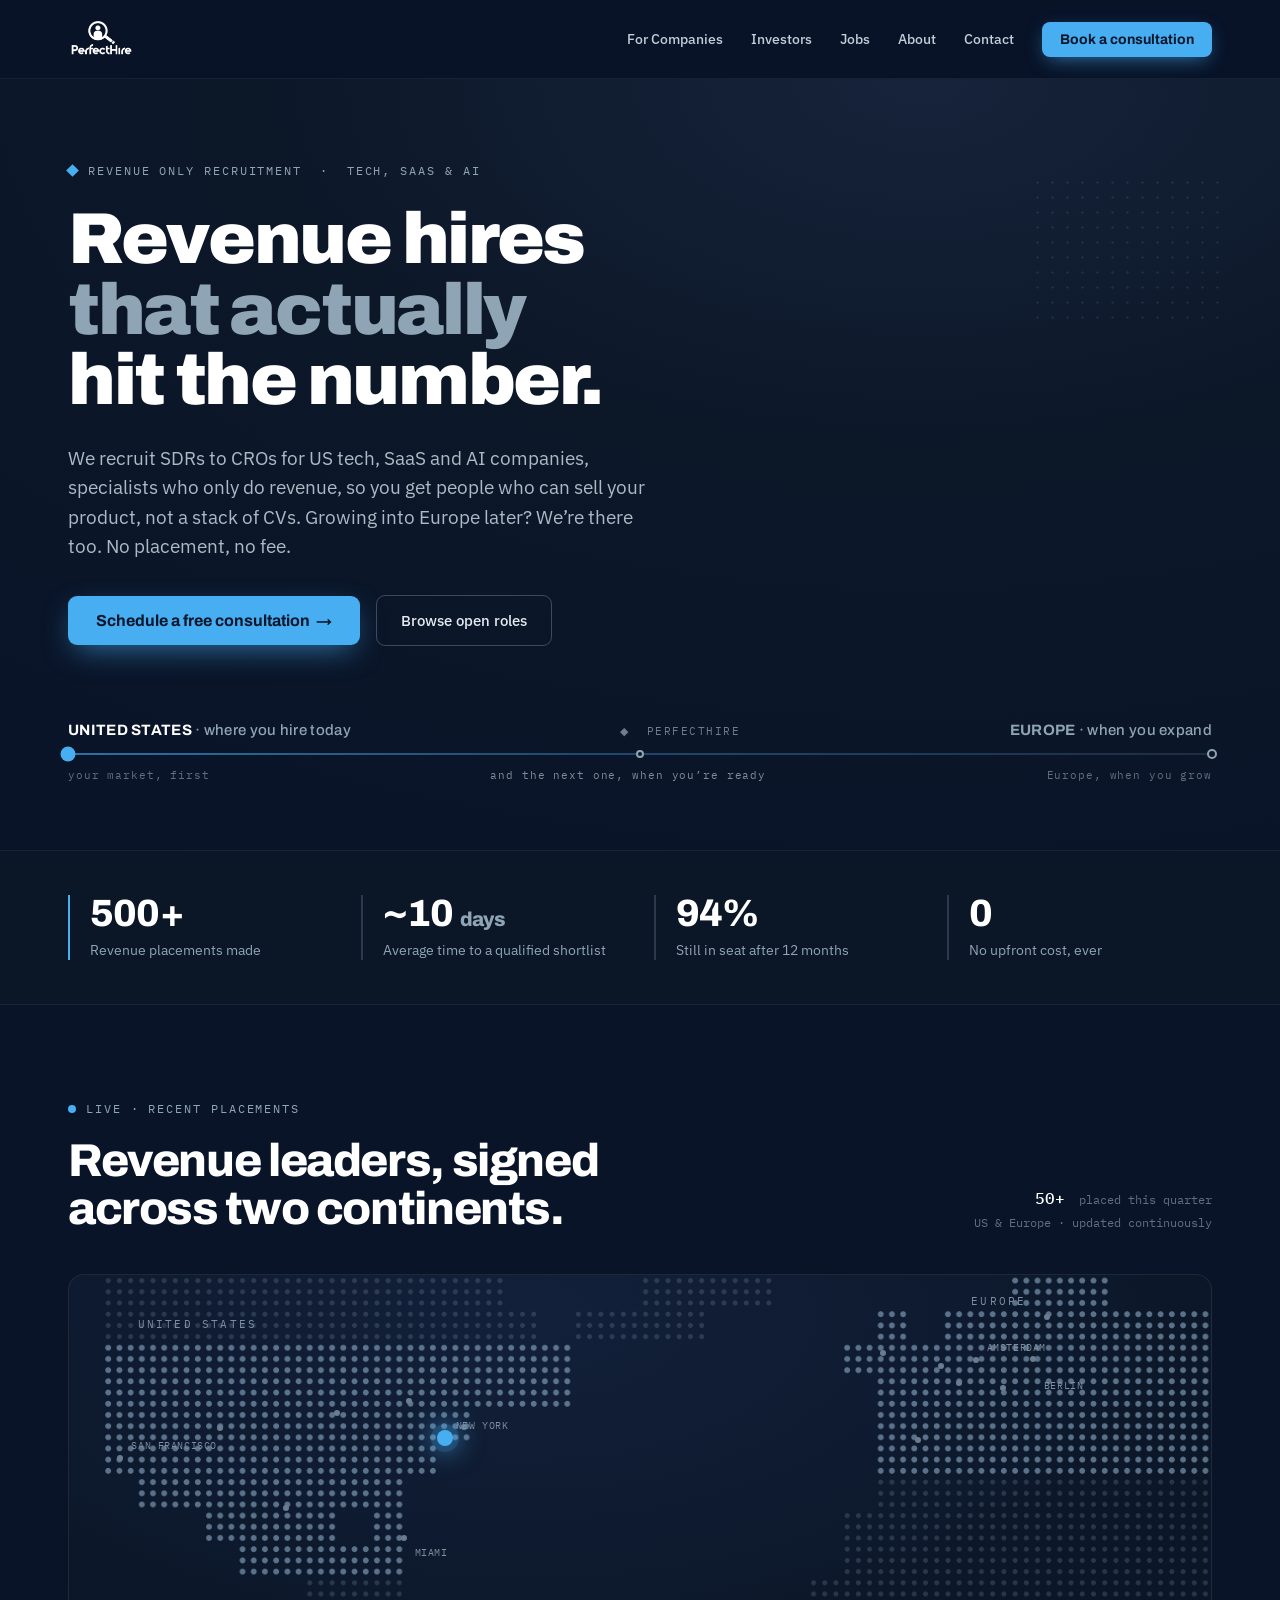
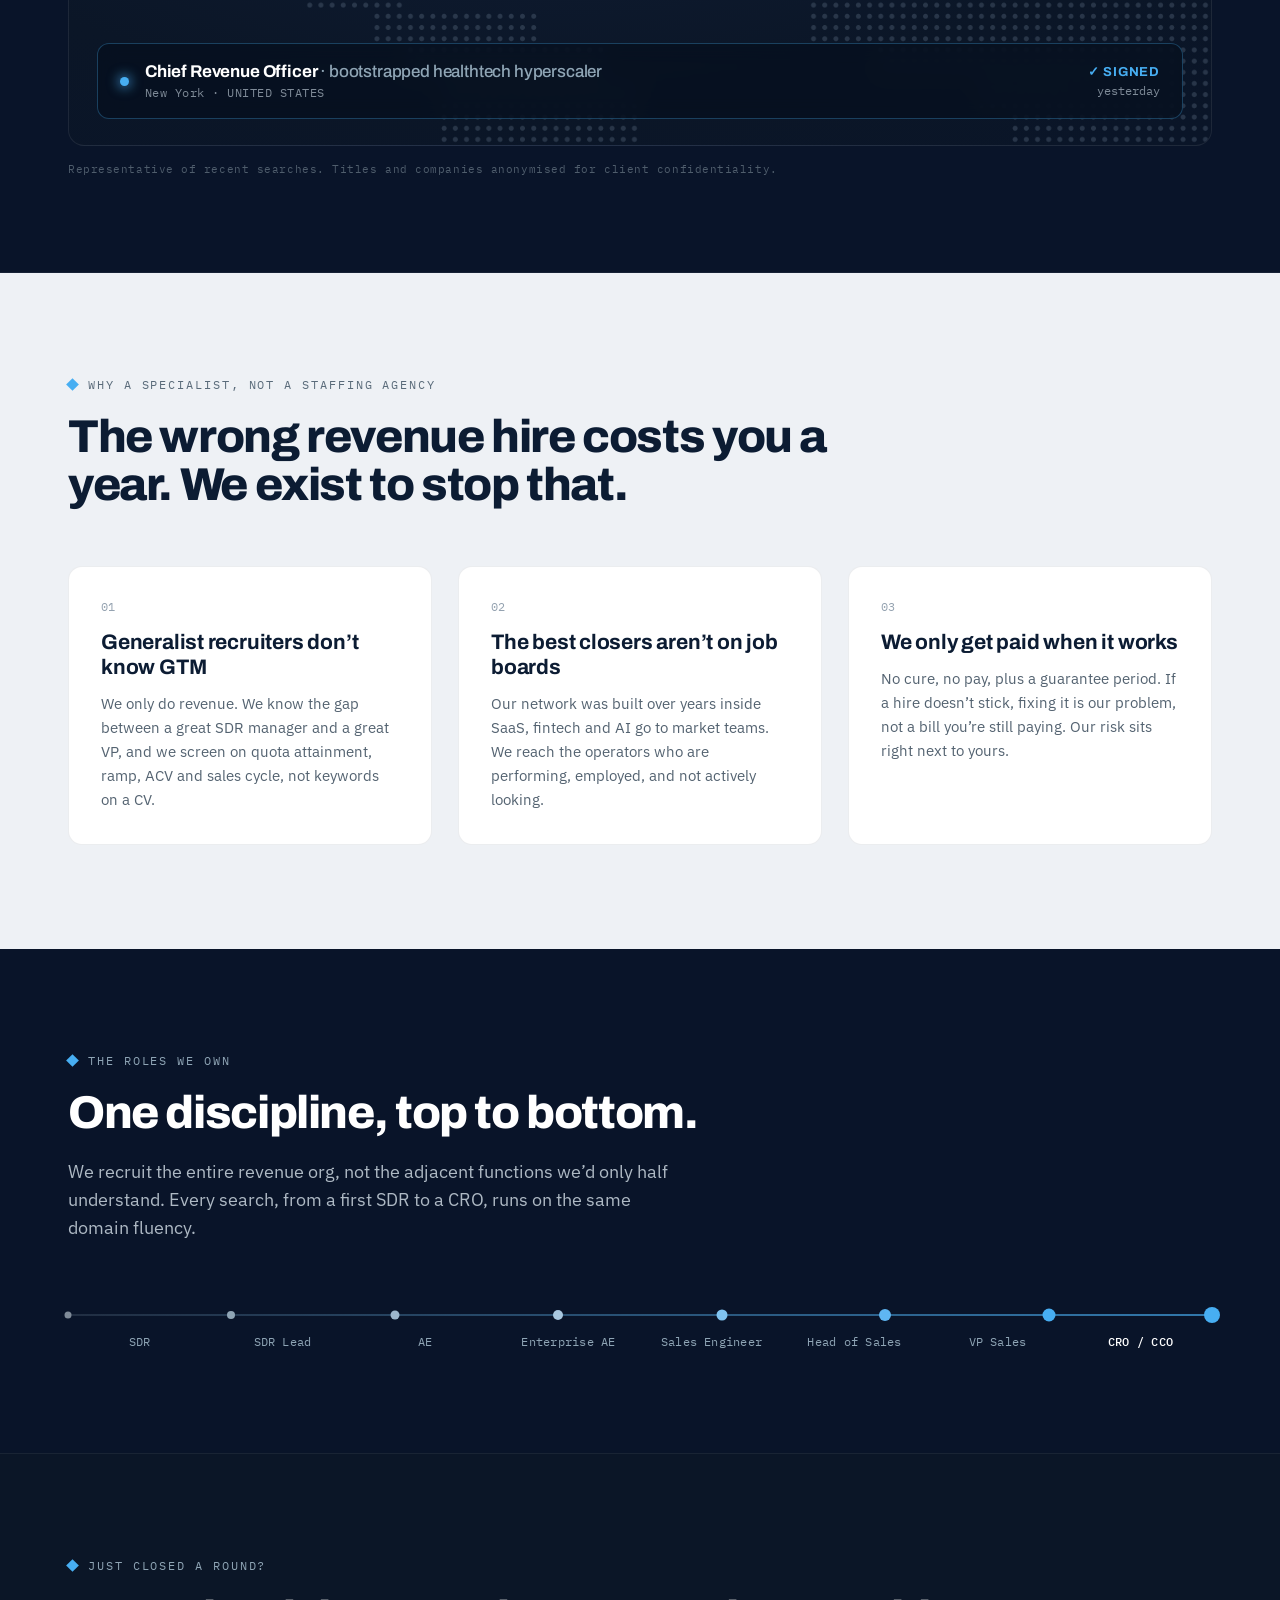
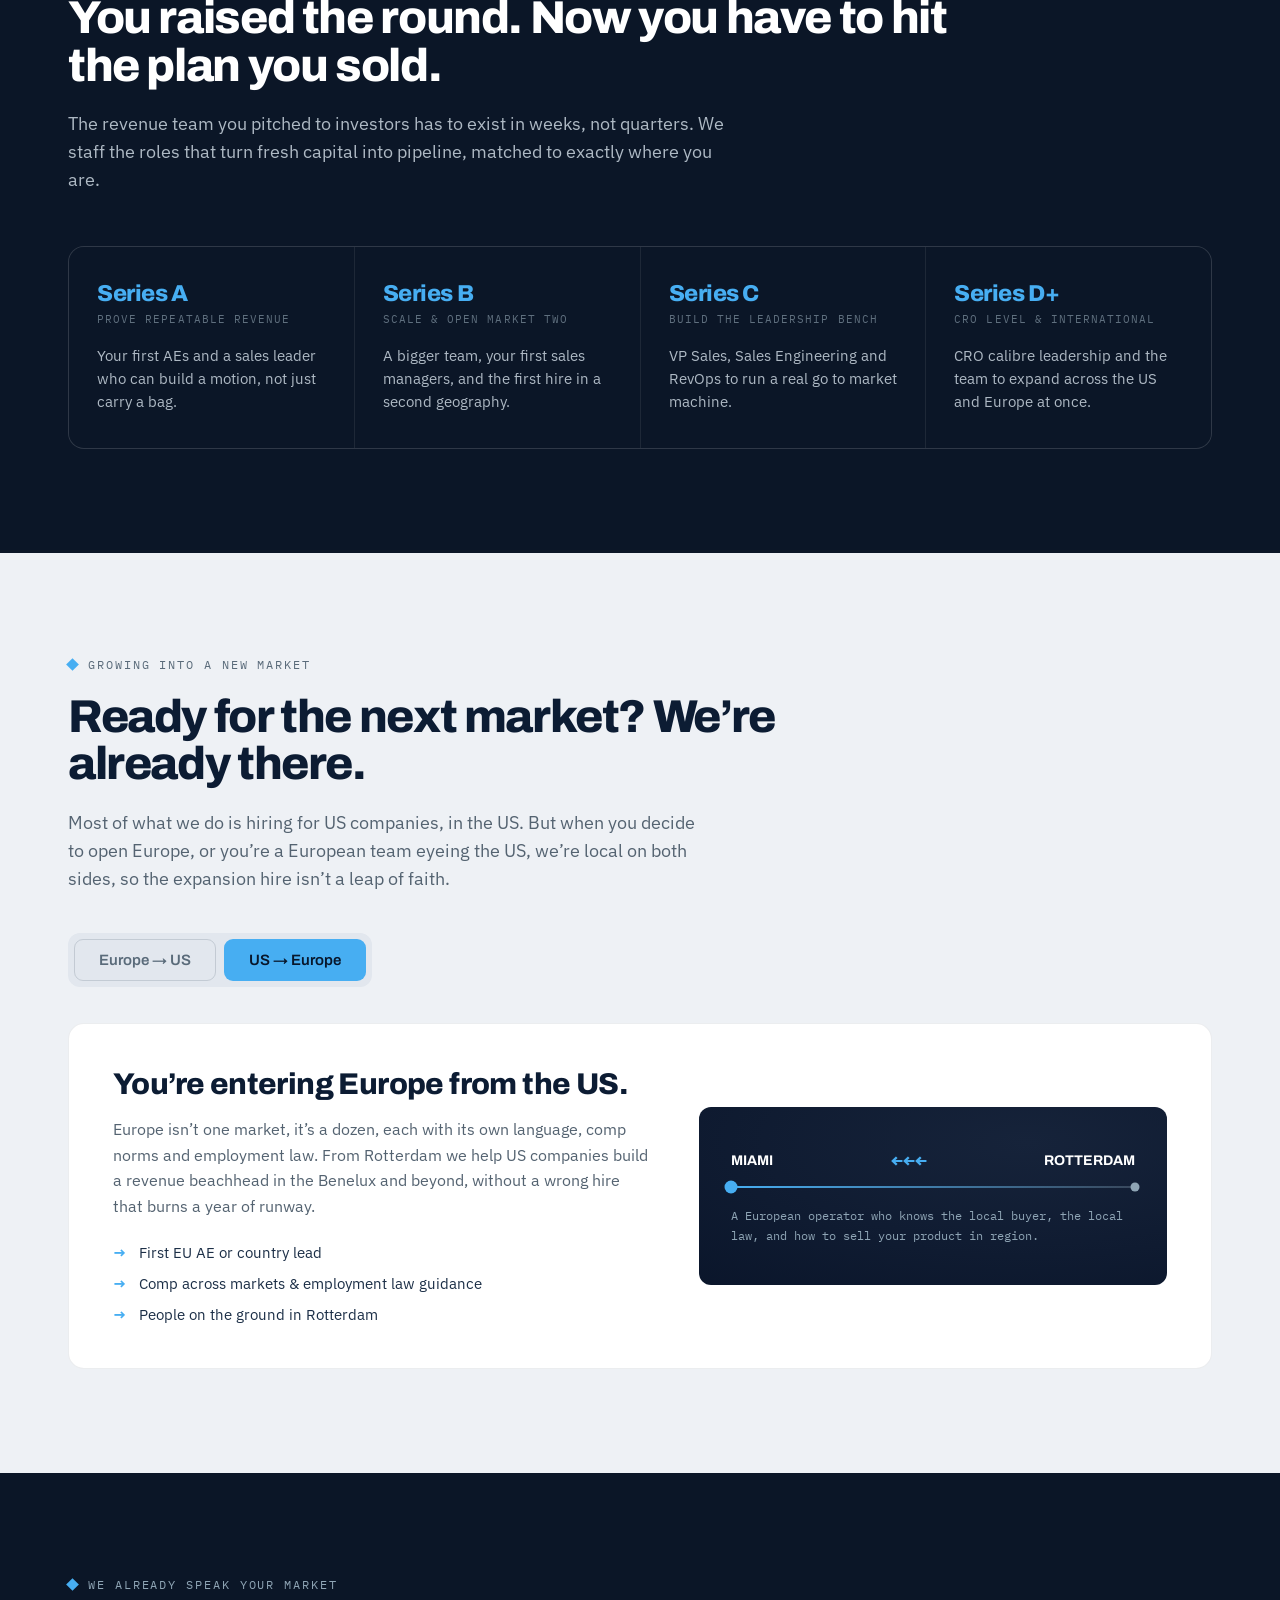
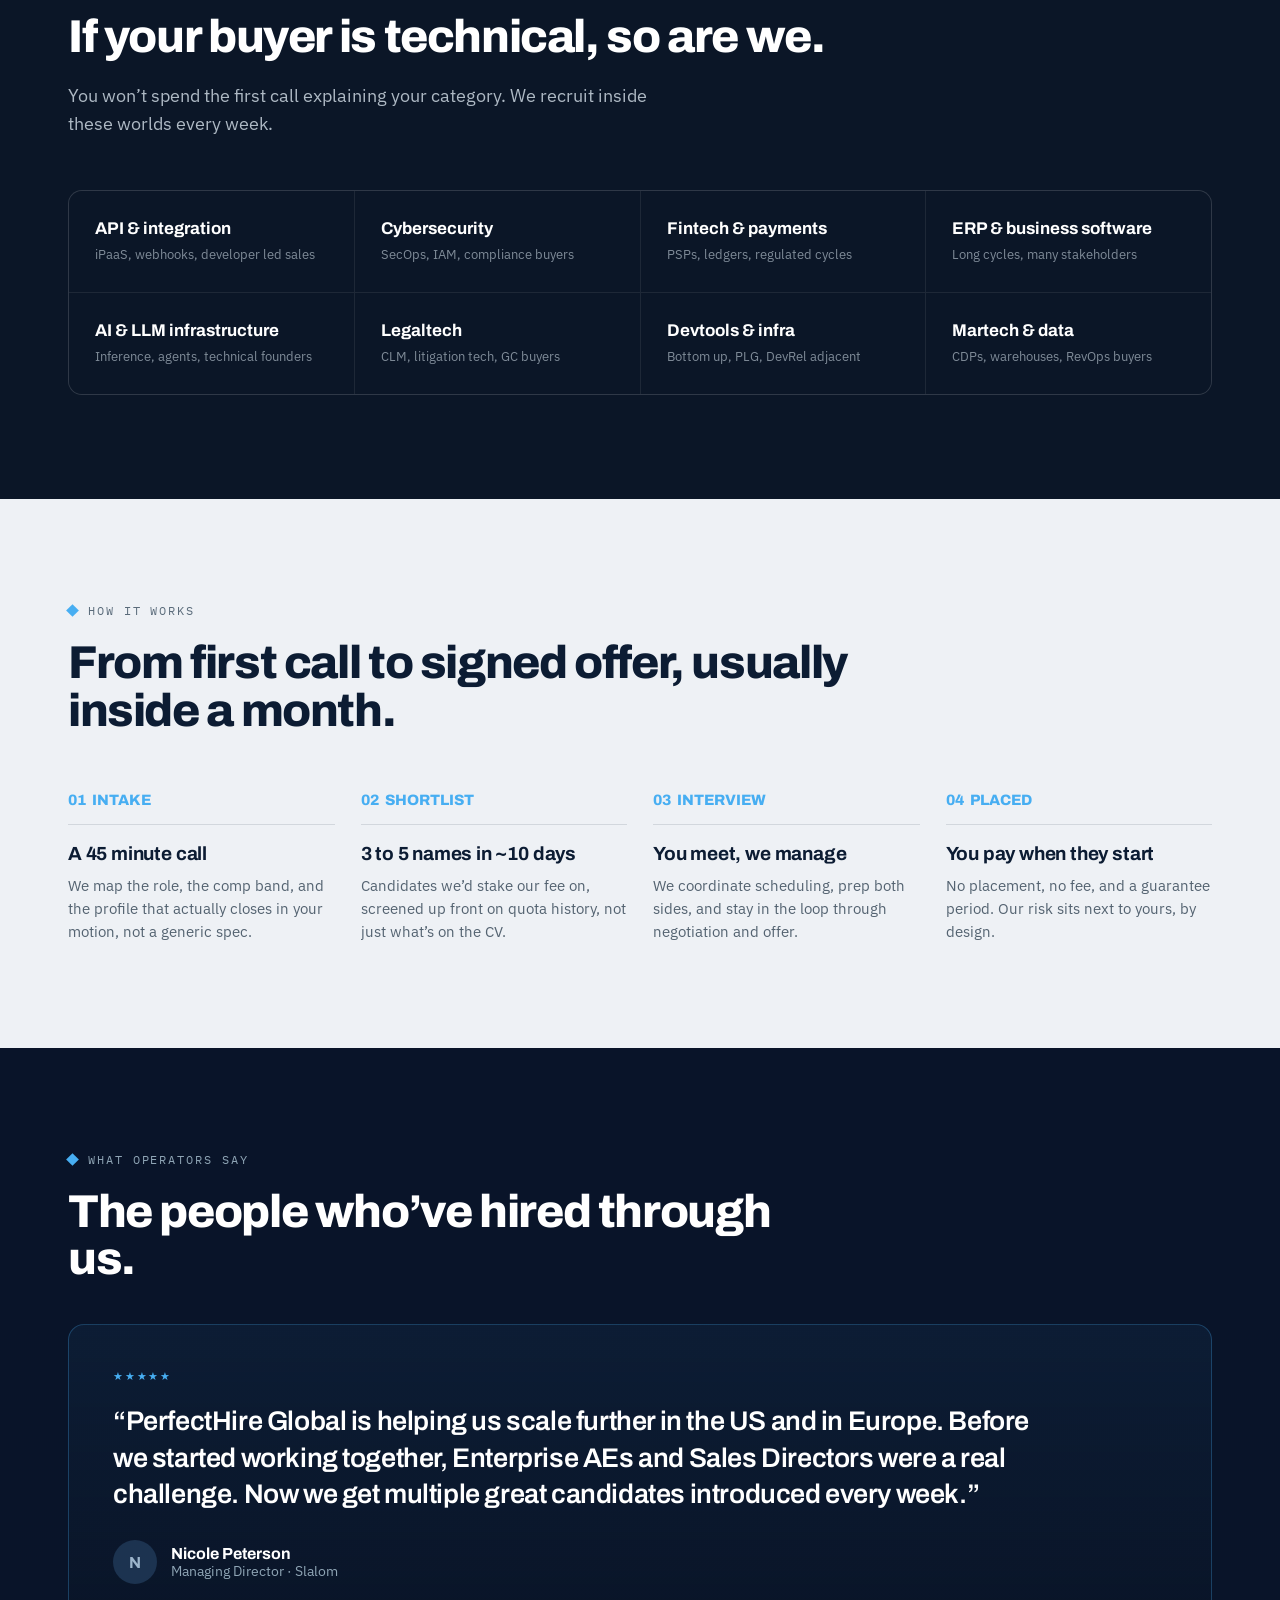
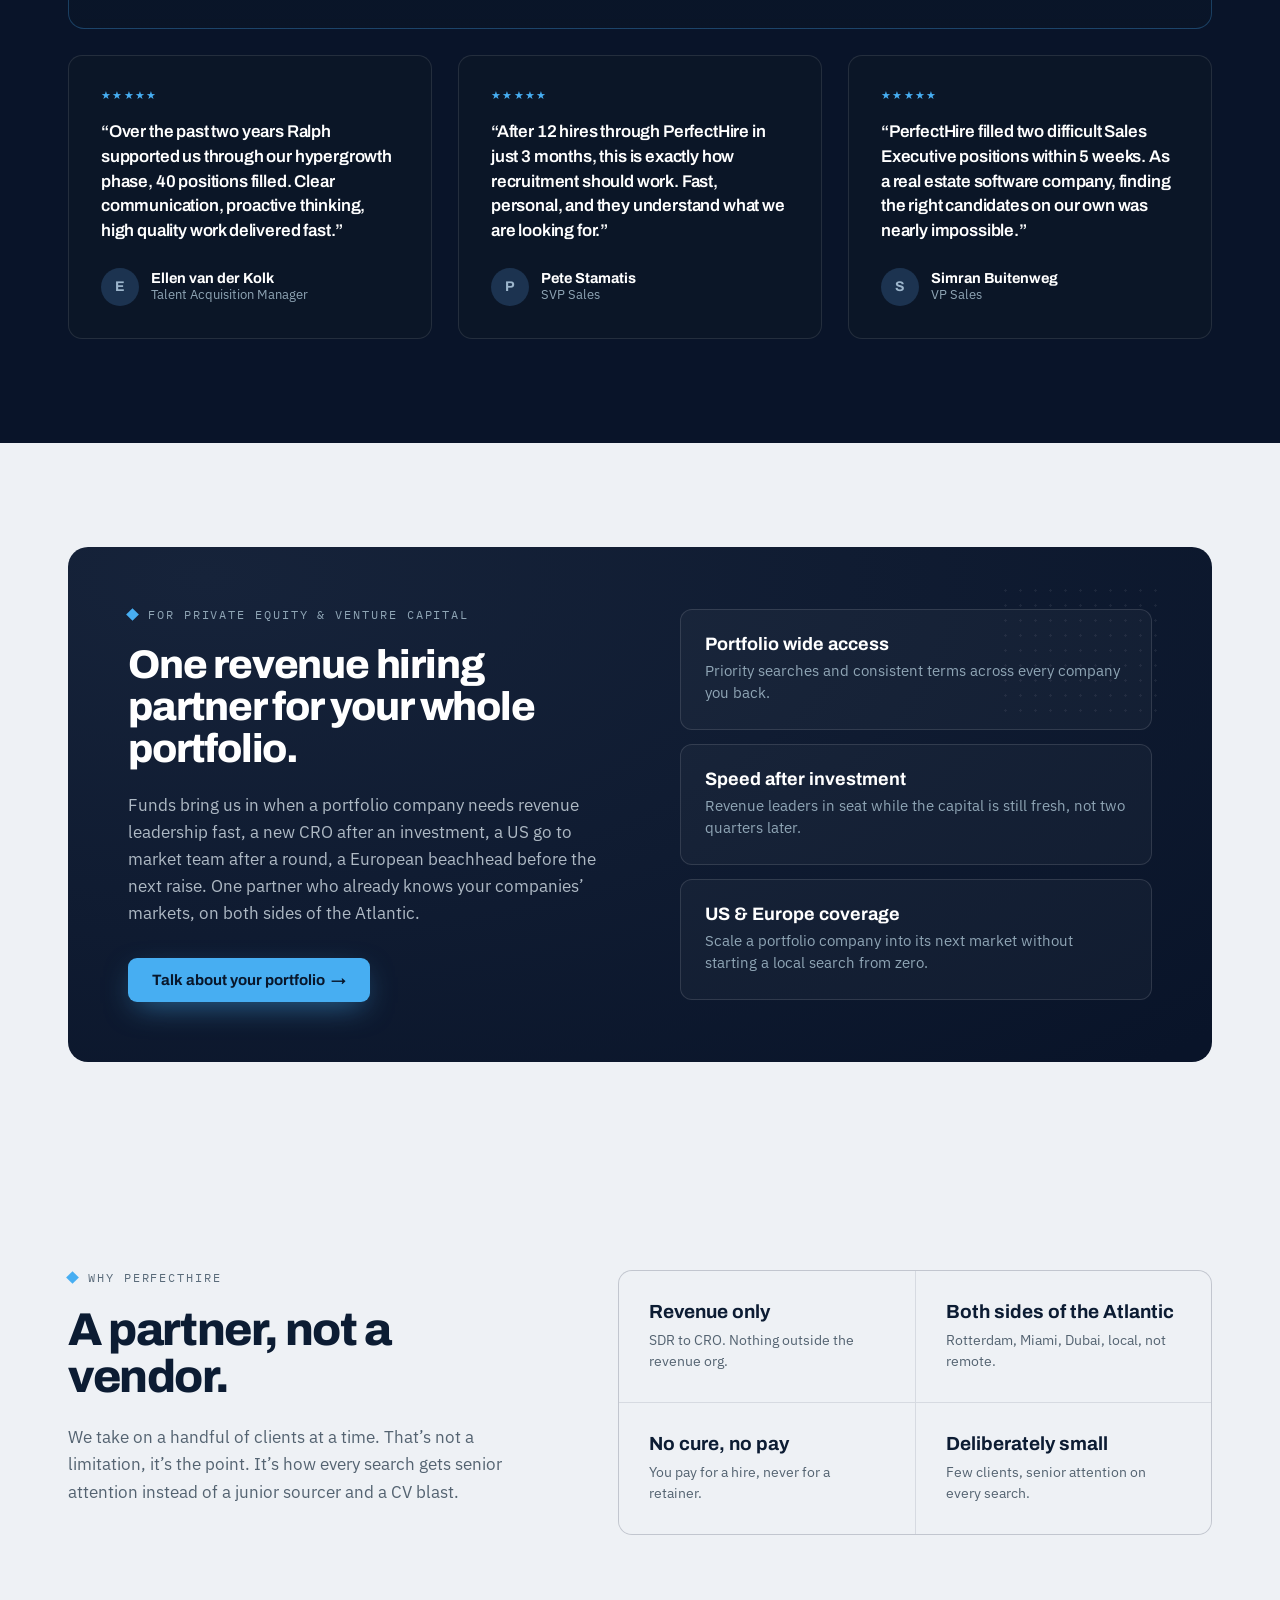
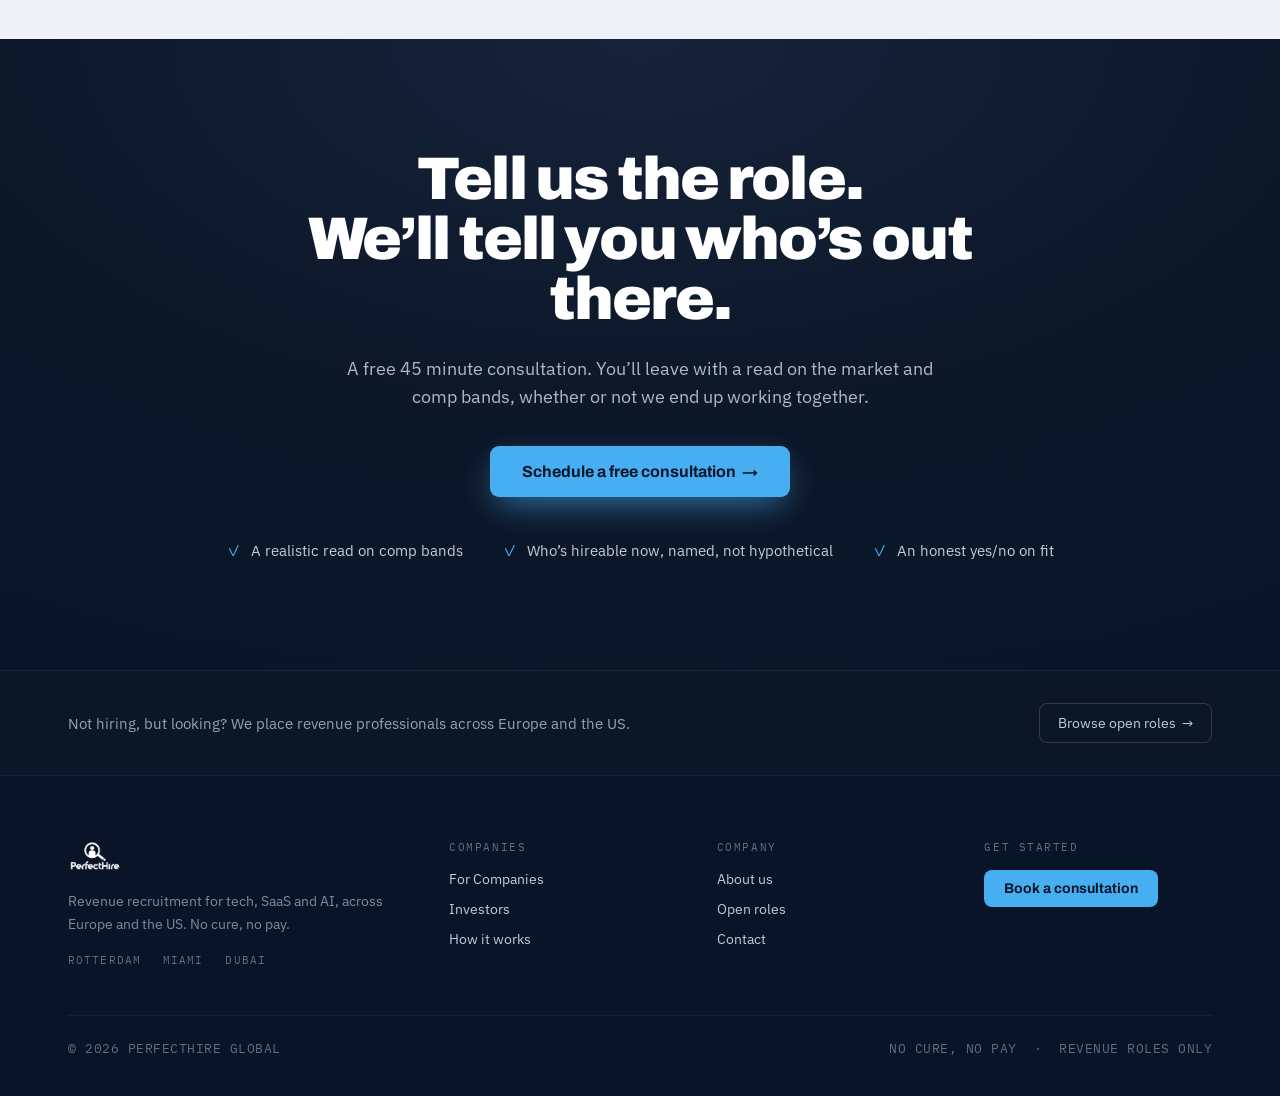
==== index.html @ 14466a8e "Add files via upload" ====
<!DOCTYPE html>
<html lang="en">
<head>
<meta charset="utf-8">
<meta name="viewport" content="width=device-width, initial-scale=1">
<title>PerfectHire Global · Revenue Recruitment for Tech, SaaS &amp; AI</title>
<meta name="description" content="Revenue hires that actually hit the number. We recruit SDRs to CROs for tech, SaaS and AI companies across the US and Europe. No cure, no pay.">
<meta property="og:title" content="PerfectHire Global · Revenue Recruitment for Tech, SaaS &amp; AI">
<meta property="og:description" content="Revenue hires that actually hit the number. SDR to CRO, across the US and Europe. No cure, no pay.">
<meta property="og:image" content="https://perfecthireglobal.com/assets/brand-social.png">
<meta property="og:type" content="website">
<link rel="canonical" href="https://perfecthireglobal.com/">
<meta name="robots" content="index, follow">
<meta name="theme-color" content="#091429">
<meta property="og:url" content="https://perfecthireglobal.com/">
<meta property="og:site_name" content="PerfectHire Global">
<meta name="twitter:card" content="summary_large_image">
<meta name="twitter:title" content="PerfectHire Global · Revenue Recruitment for Tech, SaaS &amp; AI">
<meta name="twitter:description" content="Revenue hires that actually hit the number. SDR to CRO for tech, SaaS and AI companies across the US and Europe. No cure, no pay.">
<meta name="twitter:image" content="https://perfecthireglobal.com/assets/brand-social.png">
<link rel="apple-touch-icon" href="assets/logo-navy.png">
<script type="application/ld+json">
{
  "@context": "https://schema.org",
  "@type": "Organization",
  "name": "PerfectHire Global",
  "url": "https://perfecthireglobal.com/",
  "logo": "https://perfecthireglobal.com/assets/logo-navy.png",
  "description": "Revenue-only recruitment for tech, SaaS and AI companies across the US and Europe. No cure, no pay.",
  "founder": { "@type": "Person", "name": "Ralph Kazen" },
  "areaServed": ["US", "EU", "AE"],
  "address": [
    { "@type": "PostalAddress", "addressLocality": "Rotterdam", "addressCountry": "NL" },
    { "@type": "PostalAddress", "addressLocality": "Miami", "addressRegion": "FL", "addressCountry": "US" },
    { "@type": "PostalAddress", "addressLocality": "Dubai", "addressCountry": "AE" }
  ]
}
</script>
<link rel="icon" href="assets/logo-navy.png">
<link rel="preconnect" href="https://fonts.googleapis.com">
<link rel="preconnect" href="https://fonts.gstatic.com" crossorigin>
<link href="https://fonts.googleapis.com/css2?family=Archivo:wght@500;600;700;800;900&family=IBM+Plex+Sans:wght@400;500;600&family=IBM+Plex+Mono:wght@400;500&display=swap" rel="stylesheet">
<link rel="stylesheet" href="css/styles.css">
</head>
<body>

<div style="--accent:#47AEF2;width:100%;background:#091429;color:#fff;font-family:'IBM Plex Sans',sans-serif;">

  <!-- ===================== NAV ===================== -->
  <div style="position:sticky;top:0;z-index:50;background:rgba(9,20,41,.82);backdrop-filter:blur(12px);border-bottom:1px solid rgba(255,255,255,.06);">
    <div style="max-width:1240px;margin:0 auto;display:flex;align-items:center;justify-content:space-between;padding:18px 48px;">
      <a href="index.html" style="display:flex;align-items:center;gap:10px;text-decoration:none;">
        <img src="assets/logo-white.png" alt="PerfectHire" style="height:42px;width:auto;display:block;">
      </a>
      <div style="display:flex;gap:28px;align-items:center;font-size:14px;color:#c1cdd8;font-weight:500;">
        <a href="for-companies.html" style="color:#c1cdd8;text-decoration:none;">For Companies</a>
        <a href="investors.html" style="color:#c1cdd8;text-decoration:none;">Investors</a>
        <a href="jobs.html" style="color:#c1cdd8;text-decoration:none;">Jobs</a>
        <a href="about.html" style="color:#c1cdd8;text-decoration:none;">About</a>
        <a href="contact.html" style="color:#c1cdd8;text-decoration:none;">Contact</a>
        <a href="https://calendly.com/perfecthire/introduction-call-perfecthireglobal" target="_blank" rel="noopener" style="background:var(--accent,#47AEF2);color:#08172c;font-family:'Archivo',sans-serif;font-weight:700;padding:10px 18px;border-radius:8px;font-size:14px;box-shadow:0 6px 20px -6px rgba(71,174,242,.7);cursor:pointer;text-decoration:none;">Book a consultation</a>
      </div>
    </div>
  </div>

  <!-- ===================== HERO ===================== -->
  <section style="position:relative;overflow:hidden;background:radial-gradient(125% 115% at 72% 0%, #16233a 0%, #0c1728 42%, #091429 100%);padding:84px 0 68px;">
    <div style="position:absolute;top:96px;right:calc(50% - 620px + 40px);width:190px;height:150px;background-image:radial-gradient(circle, rgba(255,255,255,.14) 1.1px, transparent 1.2px);background-size:15px 15px;opacity:.5;pointer-events:none;"></div>
    <div style="max-width:1240px;margin:0 auto;padding:0 48px;position:relative;z-index:2;">
      <div style="display:flex;align-items:center;gap:11px;font-family:'IBM Plex Mono',monospace;font-size:12px;letter-spacing:.16em;color:#8fa5b5;margin-bottom:26px;">
        <span style="width:9px;height:9px;background:var(--accent,#47AEF2);display:inline-block;transform:rotate(45deg);"></span>
        REVENUE ONLY RECRUITMENT&nbsp;&nbsp;&middot;&nbsp;&nbsp;TECH, SAAS &amp; AI
      </div>
      <h1 style="font-family:'Archivo',sans-serif;font-weight:900;font-size:72px;line-height:.98;letter-spacing:-.032em;margin:0;max-width:960px;">
        Revenue hires<br><span style="color:#8fa5b5;">that actually</span><br>hit the number.
      </h1>
      <p style="font-size:19px;line-height:1.55;color:#aeb9c4;max-width:600px;margin:28px 0 0;">
        We recruit SDRs to CROs for US tech, SaaS and AI companies, specialists who only do revenue, so you get people who can sell your product, not a stack of CVs. Growing into Europe later? We&rsquo;re there too. No placement, no fee.
      </p>
      <div style="display:flex;align-items:center;gap:16px;margin-top:34px;">
        <a href="https://calendly.com/perfecthire/introduction-call-perfecthireglobal" target="_blank" rel="noopener" style="background:var(--accent,#47AEF2);color:#08172c;font-family:'Archivo',sans-serif;font-weight:700;font-size:16px;padding:16px 28px;border-radius:9px;box-shadow:0 10px 30px -8px rgba(71,174,242,.65);cursor:pointer;text-decoration:none;">Schedule a free consultation &nbsp;&rarr;</a>
        <a href="jobs.html" style="border:1px solid rgba(255,255,255,.22);color:#e4eaf0;font-weight:500;font-size:15px;padding:15px 24px;border-radius:9px;cursor:pointer;text-decoration:none;">Browse open roles</a>
      </div>

      <!-- transatlantic line : GEOGRAPHY -->
      <div style="margin-top:76px;">
        <div style="display:flex;justify-content:space-between;align-items:flex-end;margin-bottom:15px;">
          <div style="font-family:'Archivo',sans-serif;font-weight:700;font-size:15px;letter-spacing:.02em;">UNITED STATES <span style="color:#8fa5b5;font-weight:500;">&middot; where you hire today</span></div>
          <div style="font-family:'IBM Plex Mono',monospace;font-size:11px;letter-spacing:.14em;color:#6f7d8c;">&#9670;&nbsp;&nbsp;PERFECTHIRE</div>
          <div style="font-family:'Archivo',sans-serif;font-weight:700;font-size:15px;letter-spacing:.02em;text-align:right;color:#8fa5b5;">EUROPE <span style="font-weight:500;">&middot; when you expand</span></div>
        </div>
        <div style="position:relative;height:2px;border-radius:2px;background:linear-gradient(90deg, rgba(71,174,242,.6) 0%, rgba(71,174,242,.35) 45%, rgba(143,165,181,.16) 100%);">
          <div style="position:absolute;left:0;top:50%;transform:translate(-50%,-50%);width:15px;height:15px;border-radius:50%;background:var(--accent,#47AEF2);animation:phPulse 2.8s ease-in-out infinite;"></div>
          <div style="position:absolute;left:50%;top:50%;transform:translate(-50%,-50%);width:8px;height:8px;border-radius:50%;background:#0c1728;border:2px solid #8fa5b5;"></div>
          <div style="position:absolute;left:100%;top:50%;transform:translate(-50%,-50%);width:10px;height:10px;border-radius:50%;background:#0c1728;border:2px solid #8fa5b5;"></div>
        </div>
        <div style="display:flex;justify-content:space-between;margin-top:13px;font-family:'IBM Plex Mono',monospace;font-size:11px;letter-spacing:.08em;color:#5f6f7e;">
          <span>your market, first</span>
          <span style="color:#7f8b98;">and the next one, when you&rsquo;re ready</span>
          <span>Europe, when you grow</span>
        </div>
      </div>
    </div>
  </section>

  <!-- ===================== PROOF BAND ===================== -->
  <section style="background:#0b1627;border-top:1px solid rgba(255,255,255,.06);border-bottom:1px solid rgba(255,255,255,.06);">
    <div style="max-width:1240px;margin:0 auto;padding:44px 48px;display:grid;grid-template-columns:repeat(4,1fr);gap:28px;">
      <div style="border-left:2px solid var(--accent,#47AEF2);padding-left:20px;">
        <div style="font-family:'Archivo',sans-serif;font-weight:800;font-size:38px;line-height:1;letter-spacing:-.02em;">500+</div>
        <div style="font-size:13.5px;color:#8fa5b5;margin-top:8px;line-height:1.4;">Revenue placements made</div>
      </div>
      <div style="border-left:2px solid rgba(143,165,181,.25);padding-left:20px;">
        <div style="font-family:'Archivo',sans-serif;font-weight:800;font-size:38px;line-height:1;letter-spacing:-.02em;">~10 <span style="font-size:20px;color:#8fa5b5;">days</span></div>
        <div style="font-size:13.5px;color:#8fa5b5;margin-top:8px;line-height:1.4;">Average time to a qualified shortlist</div>
      </div>
      <div style="border-left:2px solid rgba(143,165,181,.25);padding-left:20px;">
        <div style="font-family:'Archivo',sans-serif;font-weight:800;font-size:38px;line-height:1;letter-spacing:-.02em;">94%</div>
        <div style="font-size:13.5px;color:#8fa5b5;margin-top:8px;line-height:1.4;">Still in seat after 12 months</div>
      </div>
      <div style="border-left:2px solid rgba(143,165,181,.25);padding-left:20px;">
        <div style="font-family:'Archivo',sans-serif;font-weight:800;font-size:38px;line-height:1;letter-spacing:-.02em;">0</div>
        <div style="font-size:13.5px;color:#8fa5b5;margin-top:8px;line-height:1.4;">No upfront cost, ever</div>
      </div>
    </div>
  </section>

  <!-- ===================== LIVE PLACEMENTS MAP ===================== -->
  <section style="background:#091429;border-bottom:1px solid rgba(255,255,255,.06);">
    <div style="max-width:1240px;margin:0 auto;padding:96px 48px;">
      <div style="display:flex;justify-content:space-between;align-items:flex-end;flex-wrap:wrap;gap:20px;margin-bottom:40px;">
        <div>
          <div style="display:flex;align-items:center;gap:10px;font-family:'IBM Plex Mono',monospace;font-size:12px;letter-spacing:.16em;color:#8fa5b5;margin-bottom:22px;">
            <span style="width:8px;height:8px;border-radius:50%;background:var(--accent,#47AEF2);animation:phPulse 2s ease-in-out infinite;"></span>
            LIVE &middot; RECENT PLACEMENTS
          </div>
          <h2 style="font-family:'Archivo',sans-serif;font-weight:800;font-size:46px;line-height:1.04;letter-spacing:-.03em;margin:0;max-width:660px;">
            Revenue leaders, signed across two continents.
          </h2>
        </div>
        <div style="font-family:'IBM Plex Mono',monospace;font-size:12px;color:#5f6f7e;text-align:right;line-height:1.8;">
          <div><span style="color:#fff;font-size:16px;font-weight:500;">50+</span>&nbsp; placed this quarter</div>
          <div>US &amp; Europe &middot; updated continuously</div>
        </div>
      </div>

      <div style="position:relative;border:1px solid rgba(255,255,255,.08);border-radius:16px;overflow:hidden;background:radial-gradient(120% 150% at 40% 8%, #12203a 0%, #0b1627 55%, #091429 100%);">
        <img src="assets/world-map-dots.png" alt="" style="display:block;width:100%;height:auto;opacity:.92;">
        <div style="position:absolute;left:6%;top:9%;font-family:'IBM Plex Mono',monospace;font-size:11px;letter-spacing:.2em;color:#7c8ea0;">UNITED STATES</div>
        <div style="position:absolute;left:79%;top:4%;font-family:'IBM Plex Mono',monospace;font-size:11px;letter-spacing:.2em;color:#7c8ea0;">EUROPE</div>

        <!-- dim city pins (geo-positioned) -->
        <div style="position:absolute;left:4.5%;top:38.9%;transform:translate(-50%,-50%);width:6px;height:6px;border-radius:50%;background:#6a7d90;"></div>
        <div style="position:absolute;left:13.2%;top:32.6%;transform:translate(-50%,-50%);width:6px;height:6px;border-radius:50%;background:#6a7d90;"></div>
        <div style="position:absolute;left:23.5%;top:29.4%;transform:translate(-50%,-50%);width:6px;height:6px;border-radius:50%;background:#6a7d90;"></div>
        <div style="position:absolute;left:19%;top:49.6%;transform:translate(-50%,-50%);width:6px;height:6px;border-radius:50%;background:#6a7d90;"></div>
        <div style="position:absolute;left:29.8%;top:26.9%;transform:translate(-50%,-50%);width:6px;height:6px;border-radius:50%;background:#6a7d90;"></div>
        <div style="position:absolute;left:32.9%;top:34.7%;transform:translate(-50%,-50%);width:6px;height:6px;border-radius:50%;background:#6a7d90;"></div>
        <div style="position:absolute;left:34.6%;top:32.3%;transform:translate(-50%,-50%);width:6px;height:6px;border-radius:50%;background:#6a7d90;"></div>
        <div style="position:absolute;left:29.3%;top:56%;transform:translate(-50%,-50%);width:6px;height:6px;border-radius:50%;background:#6a7d90;"></div>
        <div style="position:absolute;left:71.3%;top:16.7%;transform:translate(-50%,-50%);width:6px;height:6px;border-radius:50%;background:#6a7d90;"></div>
        <div style="position:absolute;left:76.4%;top:19.3%;transform:translate(-50%,-50%);width:6px;height:6px;border-radius:50%;background:#6a7d90;"></div>
        <div style="position:absolute;left:79.4%;top:18%;transform:translate(-50%,-50%);width:6px;height:6px;border-radius:50%;background:#6a7d90;"></div>
        <div style="position:absolute;left:77.9%;top:23%;transform:translate(-50%,-50%);width:6px;height:6px;border-radius:50%;background:#6a7d90;"></div>
        <div style="position:absolute;left:84.4%;top:17.9%;transform:translate(-50%,-50%);width:6px;height:6px;border-radius:50%;background:#6a7d90;"></div>
        <div style="position:absolute;left:81.8%;top:24.1%;transform:translate(-50%,-50%);width:6px;height:6px;border-radius:50%;background:#6a7d90;"></div>
        <div style="position:absolute;left:74.3%;top:35.1%;transform:translate(-50%,-50%);width:6px;height:6px;border-radius:50%;background:#6a7d90;"></div>
        <div style="position:absolute;left:85.6%;top:8.9%;transform:translate(-50%,-50%);width:6px;height:6px;border-radius:50%;background:#6a7d90;"></div>

        <!-- a few labels -->
        <div style="position:absolute;left:4.5%;top:38.9%;transform:translate(11px,-150%);font-family:'IBM Plex Mono',monospace;font-size:9.5px;letter-spacing:.06em;color:#7c8ea0;white-space:nowrap;">SAN FRANCISCO</div>
        <div style="position:absolute;left:32.9%;top:34.7%;transform:translate(11px,-150%);font-family:'IBM Plex Mono',monospace;font-size:9.5px;letter-spacing:.06em;color:#7c8ea0;white-space:nowrap;">NEW YORK</div>
        <div style="position:absolute;left:29.3%;top:56%;transform:translate(11px,60%);font-family:'IBM Plex Mono',monospace;font-size:9.5px;letter-spacing:.06em;color:#7c8ea0;white-space:nowrap;">MIAMI</div>
        <div style="position:absolute;left:79.4%;top:18%;transform:translate(11px,-150%);font-family:'IBM Plex Mono',monospace;font-size:9.5px;letter-spacing:.06em;color:#7c8ea0;white-space:nowrap;">AMSTERDAM</div>
        <div style="position:absolute;left:84.4%;top:17.9%;transform:translate(11px,150%);font-family:'IBM Plex Mono',monospace;font-size:9.5px;letter-spacing:.06em;color:#7c8ea0;white-space:nowrap;">BERLIN</div>

        <!-- moving beacon -->
        <div id="feed-beacon" style="position:absolute;z-index:3;transition:left .6s cubic-bezier(.4,0,.2,1), top .6s cubic-bezier(.4,0,.2,1);transform:translate(-50%,-50%);left:4.5%;top:38.9%;">
          <div style="width:16px;height:16px;border-radius:50%;background:var(--accent,#47AEF2);box-shadow:0 0 0 6px rgba(71,174,242,.16),0 0 26px 6px rgba(71,174,242,.6);animation:phPulse 2s ease-in-out infinite;"></div>
        </div>

        <!-- live ticker card -->
        <div style="position:absolute;left:28px;right:28px;bottom:26px;z-index:4;display:flex;justify-content:space-between;align-items:center;gap:20px;background:rgba(6,15,30,.74);backdrop-filter:blur(10px);border:1px solid rgba(71,174,242,.3);border-radius:12px;padding:18px 22px;">
          <div style="display:flex;align-items:center;gap:16px;min-width:0;">
            <span style="width:9px;height:9px;border-radius:50%;background:var(--accent,#47AEF2);box-shadow:0 0 12px 2px rgba(71,174,242,.7);flex:none;"></span>
            <div style="min-width:0;">
              <div style="font-family:'Archivo',sans-serif;font-weight:700;font-size:17px;letter-spacing:-.01em;"><span id="feed-role"></span> <span style="color:#8fa5b5;font-weight:500;">&middot; <span id="feed-detail"></span></span></div>
              <div style="font-family:'IBM Plex Mono',monospace;font-size:12px;color:#7f8b98;margin-top:4px;letter-spacing:.04em;"><span id="feed-city"></span> &middot; <span id="feed-region"></span></div>
            </div>
          </div>
          <div style="text-align:right;flex:none;">
            <div style="font-family:'Archivo',sans-serif;font-weight:700;font-size:13px;color:var(--accent,#47AEF2);letter-spacing:.06em;">&#10003; SIGNED</div>
            <div style="font-family:'IBM Plex Mono',monospace;font-size:12px;color:#7f8b98;margin-top:4px;"><span id="feed-when"></span></div>
          </div>
        </div>
      </div>
      <div style="font-family:'IBM Plex Mono',monospace;font-size:11px;color:#4f5d6c;margin-top:16px;letter-spacing:.05em;">Representative of recent searches. Titles and companies anonymised for client confidentiality.</div>
    </div>
  </section>

  <!-- ===================== WHAT WE SOLVE ===================== -->
  <section style="background:#eef1f5;color:#0c1c33;">
    <div style="max-width:1240px;margin:0 auto;padding:104px 48px;">
      <div style="display:flex;align-items:center;gap:11px;font-family:'IBM Plex Mono',monospace;font-size:12px;letter-spacing:.16em;color:#5a6b7a;margin-bottom:22px;">
        <span style="width:9px;height:9px;background:var(--accent,#47AEF2);display:inline-block;transform:rotate(45deg);"></span>
        WHY A SPECIALIST, NOT A STAFFING AGENCY
      </div>
      <h2 style="font-family:'Archivo',sans-serif;font-weight:800;font-size:46px;line-height:1.04;letter-spacing:-.03em;margin:0;max-width:820px;">
        The wrong revenue hire costs you a year. We exist to stop that.
      </h2>
      <div style="display:grid;grid-template-columns:repeat(3,1fr);gap:26px;margin-top:56px;">
        <div style="background:#fff;border:1px solid rgba(12,28,51,.08);border-radius:14px;padding:32px;">
          <div style="font-family:'IBM Plex Mono',monospace;font-size:12px;color:#94a2b0;margin-bottom:16px;">01</div>
          <h3 style="font-family:'Archivo',sans-serif;font-weight:700;font-size:21px;letter-spacing:-.01em;margin:0 0 12px;line-height:1.2;">Generalist recruiters don&rsquo;t know GTM</h3>
          <p style="font-size:15px;line-height:1.6;color:#546371;margin:0;">We only do revenue. We know the gap between a great SDR manager and a great VP, and we screen on quota attainment, ramp, ACV and sales cycle, not keywords on a CV.</p>
        </div>
        <div style="background:#fff;border:1px solid rgba(12,28,51,.08);border-radius:14px;padding:32px;">
          <div style="font-family:'IBM Plex Mono',monospace;font-size:12px;color:#94a2b0;margin-bottom:16px;">02</div>
          <h3 style="font-family:'Archivo',sans-serif;font-weight:700;font-size:21px;letter-spacing:-.01em;margin:0 0 12px;line-height:1.2;">The best closers aren&rsquo;t on job boards</h3>
          <p style="font-size:15px;line-height:1.6;color:#546371;margin:0;">Our network was built over years inside SaaS, fintech and AI go to market teams. We reach the operators who are performing, employed, and not actively looking.</p>
        </div>
        <div style="background:#fff;border:1px solid rgba(12,28,51,.08);border-radius:14px;padding:32px;">
          <div style="font-family:'IBM Plex Mono',monospace;font-size:12px;color:#94a2b0;margin-bottom:16px;">03</div>
          <h3 style="font-family:'Archivo',sans-serif;font-weight:700;font-size:21px;letter-spacing:-.01em;margin:0 0 12px;line-height:1.2;">We only get paid when it works</h3>
          <p style="font-size:15px;line-height:1.6;color:#546371;margin:0;">No cure, no pay, plus a guarantee period. If a hire doesn&rsquo;t stick, fixing it is our problem, not a bill you&rsquo;re still paying. Our risk sits right next to yours.</p>
        </div>
      </div>
    </div>
  </section>

  <!-- ===================== THE ROLES ===================== -->
  <section style="background:#091429;">
    <div style="max-width:1240px;margin:0 auto;padding:104px 48px;">
      <div style="display:flex;align-items:center;gap:11px;font-family:'IBM Plex Mono',monospace;font-size:12px;letter-spacing:.16em;color:#8fa5b5;margin-bottom:22px;">
        <span style="width:9px;height:9px;background:var(--accent,#47AEF2);display:inline-block;transform:rotate(45deg);"></span>
        THE ROLES WE OWN
      </div>
      <h2 style="font-family:'Archivo',sans-serif;font-weight:800;font-size:46px;line-height:1.04;letter-spacing:-.03em;margin:0;max-width:860px;">
        One discipline, top to bottom.
      </h2>
      <p style="font-size:18px;line-height:1.55;color:#aeb9c4;max-width:620px;margin:20px 0 0;">
        We recruit the entire revenue org, not the adjacent functions we&rsquo;d only half understand. Every search, from a first SDR to a CRO, runs on the same domain fluency.
      </p>

      <div style="margin-top:72px;">
        <div style="position:relative;height:2px;border-radius:2px;background:linear-gradient(90deg, rgba(143,165,181,.18), rgba(71,174,242,.65));">
          <div style="position:absolute;left:0%;top:50%;transform:translate(-50%,-50%);width:7px;height:7px;border-radius:50%;background:#7f8b98;"></div>
          <div style="position:absolute;left:14.28%;top:50%;transform:translate(-50%,-50%);width:8px;height:8px;border-radius:50%;background:#8fa5b5;"></div>
          <div style="position:absolute;left:28.57%;top:50%;transform:translate(-50%,-50%);width:9px;height:9px;border-radius:50%;background:#9db6cc;"></div>
          <div style="position:absolute;left:42.85%;top:50%;transform:translate(-50%,-50%);width:10px;height:10px;border-radius:50%;background:#a9c8e0;"></div>
          <div style="position:absolute;left:57.14%;top:50%;transform:translate(-50%,-50%);width:11px;height:11px;border-radius:50%;background:#7fc3f0;"></div>
          <div style="position:absolute;left:71.42%;top:50%;transform:translate(-50%,-50%);width:12px;height:12px;border-radius:50%;background:#5fb6f2;"></div>
          <div style="position:absolute;left:85.71%;top:50%;transform:translate(-50%,-50%);width:13px;height:13px;border-radius:50%;background:var(--accent,#47AEF2);"></div>
          <div style="position:absolute;left:100%;top:50%;transform:translate(-50%,-50%);width:16px;height:16px;border-radius:50%;background:var(--accent,#47AEF2);animation:phPulse 2.8s ease-in-out infinite;"></div>
        </div>
        <div style="display:flex;justify-content:space-between;margin-top:18px;font-family:'IBM Plex Mono',monospace;font-size:12px;letter-spacing:.02em;color:#8fa5b5;text-align:center;">
          <span style="flex:1;">SDR</span>
          <span style="flex:1;">SDR&nbsp;Lead</span>
          <span style="flex:1;">AE</span>
          <span style="flex:1;">Enterprise&nbsp;AE</span>
          <span style="flex:1;">Sales&nbsp;Engineer</span>
          <span style="flex:1;">Head&nbsp;of&nbsp;Sales</span>
          <span style="flex:1;">VP&nbsp;Sales</span>
          <span style="flex:1;color:#fff;font-weight:500;">CRO&nbsp;/&nbsp;CCO</span>
        </div>
      </div>
    </div>
  </section>

  <!-- ===================== FUNDING / SERIES A-D ===================== -->
  <section style="background:#0b1627;border-top:1px solid rgba(255,255,255,.06);">
    <div style="max-width:1240px;margin:0 auto;padding:104px 48px;">
      <div style="display:flex;align-items:center;gap:11px;font-family:'IBM Plex Mono',monospace;font-size:12px;letter-spacing:.16em;color:#8fa5b5;margin-bottom:22px;">
        <span style="width:9px;height:9px;background:var(--accent,#47AEF2);display:inline-block;transform:rotate(45deg);"></span>
        JUST CLOSED A ROUND?
      </div>
      <h2 style="font-family:'Archivo',sans-serif;font-weight:800;font-size:46px;line-height:1.04;letter-spacing:-.03em;margin:0;max-width:900px;">
        You raised the round. Now you have to hit the plan you sold.
      </h2>
      <p style="font-size:18px;line-height:1.55;color:#aeb9c4;max-width:660px;margin:20px 0 0;">
        The revenue team you pitched to investors has to exist in weeks, not quarters. We staff the roles that turn fresh capital into pipeline, matched to exactly where you are.
      </p>
      <div style="display:grid;grid-template-columns:repeat(4,1fr);gap:1px;background:rgba(255,255,255,.08);border:1px solid rgba(255,255,255,.08);border-radius:16px;overflow:hidden;margin-top:52px;">
        <div style="background:#0b1627;padding:34px 28px;">
          <div style="font-family:'Archivo',sans-serif;font-weight:800;font-size:23px;color:var(--accent,#47AEF2);letter-spacing:-.02em;margin-bottom:6px;">Series A</div>
          <div style="font-family:'IBM Plex Mono',monospace;font-size:10.5px;color:#5f6f7e;letter-spacing:.1em;margin-bottom:18px;">PROVE REPEATABLE REVENUE</div>
          <p style="font-size:14.5px;line-height:1.6;color:#aeb9c4;margin:0;">Your first AEs and a sales leader who can build a motion, not just carry a bag.</p>
        </div>
        <div style="background:#0b1627;padding:34px 28px;">
          <div style="font-family:'Archivo',sans-serif;font-weight:800;font-size:23px;color:var(--accent,#47AEF2);letter-spacing:-.02em;margin-bottom:6px;">Series B</div>
          <div style="font-family:'IBM Plex Mono',monospace;font-size:10.5px;color:#5f6f7e;letter-spacing:.1em;margin-bottom:18px;">SCALE &amp; OPEN MARKET TWO</div>
          <p style="font-size:14.5px;line-height:1.6;color:#aeb9c4;margin:0;">A bigger team, your first sales managers, and the first hire in a second geography.</p>
        </div>
        <div style="background:#0b1627;padding:34px 28px;">
          <div style="font-family:'Archivo',sans-serif;font-weight:800;font-size:23px;color:var(--accent,#47AEF2);letter-spacing:-.02em;margin-bottom:6px;">Series C</div>
          <div style="font-family:'IBM Plex Mono',monospace;font-size:10.5px;color:#5f6f7e;letter-spacing:.1em;margin-bottom:18px;">BUILD THE LEADERSHIP BENCH</div>
          <p style="font-size:14.5px;line-height:1.6;color:#aeb9c4;margin:0;">VP Sales, Sales Engineering and RevOps to run a real go to market machine.</p>
        </div>
        <div style="background:#0b1627;padding:34px 28px;">
          <div style="font-family:'Archivo',sans-serif;font-weight:800;font-size:23px;color:var(--accent,#47AEF2);letter-spacing:-.02em;margin-bottom:6px;">Series D+</div>
          <div style="font-family:'IBM Plex Mono',monospace;font-size:10.5px;color:#5f6f7e;letter-spacing:.1em;margin-bottom:18px;">CRO LEVEL &amp; INTERNATIONAL</div>
          <p style="font-size:14.5px;line-height:1.6;color:#aeb9c4;margin:0;">CRO calibre leadership and the team to expand across the US and Europe at once.</p>
        </div>
      </div>
    </div>
  </section>

  <!-- ===================== TRANSATLANTIC EXPANSION (interactive) ===================== -->
  <section style="background:#eef1f5;color:#0c1c33;">
    <div style="max-width:1240px;margin:0 auto;padding:104px 48px;">
      <div style="display:flex;align-items:center;gap:11px;font-family:'IBM Plex Mono',monospace;font-size:12px;letter-spacing:.16em;color:#5a6b7a;margin-bottom:22px;">
        <span style="width:9px;height:9px;background:var(--accent,#47AEF2);display:inline-block;transform:rotate(45deg);"></span>
        GROWING INTO A NEW MARKET
      </div>
      <h2 style="font-family:'Archivo',sans-serif;font-weight:800;font-size:46px;line-height:1.04;letter-spacing:-.03em;margin:0;max-width:820px;">
        Ready for the next market? We&rsquo;re already there.
      </h2>
      <p style="font-size:18px;line-height:1.55;color:#546371;max-width:640px;margin:20px 0 40px;">
        Most of what we do is hiring for US companies, in the US. But when you decide to open Europe, or you&rsquo;re a European team eyeing the US, we&rsquo;re local on both sides, so the expansion hire isn&rsquo;t a leap of faith.
      </p>

      <!-- toggle -->
      <div style="display:inline-flex;gap:8px;background:#e2e7ee;padding:6px;border-radius:12px;margin-bottom:36px;">
        <button id="tab-eu" class="ph-tab">Europe &rarr; US</button>
        <button id="tab-us" class="ph-tab is-active">US &rarr; Europe</button>
      </div>

      <!-- EU -> US content -->
      <div id="panel-eu" style="display:none;">
        <div style="display:grid;grid-template-columns:1.15fr 1fr;gap:48px;align-items:center;background:#fff;border:1px solid rgba(12,28,51,.08);border-radius:16px;padding:44px;">
          <div>
            <h3 style="font-family:'Archivo',sans-serif;font-weight:800;font-size:30px;letter-spacing:-.02em;line-height:1.1;margin:0 0 16px;">You&rsquo;re scaling from Europe into the US.</h3>
            <p style="font-size:16px;line-height:1.6;color:#546371;margin:0 0 24px;">You have product market fit at home. The US is bigger, faster, and unforgiving of the wrong first hire. From our Miami base we help you land your first US revenue leader and the team beneath them, with comp and market intel that stops you overpaying or getting the level wrong.</p>
            <div style="display:flex;flex-direction:column;gap:12px;">
              <div style="display:flex;align-items:center;gap:12px;font-size:15px;color:#1c2f47;"><span style="color:var(--accent,#47AEF2);font-weight:700;">&rarr;</span> First US AE, Sales Engineer or Head of Sales</div>
              <div style="display:flex;align-items:center;gap:12px;font-size:15px;color:#1c2f47;"><span style="color:var(--accent,#47AEF2);font-weight:700;">&rarr;</span> Local comp benchmarks &amp; market mapping</div>
              <div style="display:flex;align-items:center;gap:12px;font-size:15px;color:#1c2f47;"><span style="color:var(--accent,#47AEF2);font-weight:700;">&rarr;</span> People on the ground in Miami, not a call centre</div>
            </div>
          </div>
          <div style="background:radial-gradient(120% 120% at 30% 20%,#16233a,#091429);border-radius:12px;padding:40px 32px;color:#fff;">
            <div style="display:flex;justify-content:space-between;align-items:center;margin-bottom:12px;font-family:'Archivo',sans-serif;font-weight:700;font-size:14px;">
              <span>ROTTERDAM</span><span style="color:var(--accent,#47AEF2);font-family:'IBM Plex Mono',monospace;font-size:20px;">&rarr;&rarr;&rarr;</span><span>MIAMI</span>
            </div>
            <div style="position:relative;height:2px;border-radius:2px;background:linear-gradient(90deg, rgba(143,165,181,.3), var(--accent,#47AEF2));">
              <div style="position:absolute;left:0;top:50%;transform:translate(-50%,-50%);width:9px;height:9px;border-radius:50%;background:#8fa5b5;"></div>
              <div style="position:absolute;left:100%;top:50%;transform:translate(-50%,-50%);width:13px;height:13px;border-radius:50%;background:var(--accent,#47AEF2);animation:phPulse 2.8s ease-in-out infinite;"></div>
            </div>
            <p style="font-family:'IBM Plex Mono',monospace;font-size:12px;color:#8fa5b5;margin:18px 0 0;line-height:1.6;">Your beachhead hire, sourced from where you&rsquo;re landing, ready to sell in the local motion from week one.</p>
          </div>
        </div>
      </div>

      <!-- US -> EU content -->
      <div id="panel-us" style="display:block;">
        <div style="display:grid;grid-template-columns:1.15fr 1fr;gap:48px;align-items:center;background:#fff;border:1px solid rgba(12,28,51,.08);border-radius:16px;padding:44px;">
          <div>
            <h3 style="font-family:'Archivo',sans-serif;font-weight:800;font-size:30px;letter-spacing:-.02em;line-height:1.1;margin:0 0 16px;">You&rsquo;re entering Europe from the US.</h3>
            <p style="font-size:16px;line-height:1.6;color:#546371;margin:0 0 24px;">Europe isn&rsquo;t one market, it&rsquo;s a dozen, each with its own language, comp norms and employment law. From Rotterdam we help US companies build a revenue beachhead in the Benelux and beyond, without a wrong hire that burns a year of runway.</p>
            <div style="display:flex;flex-direction:column;gap:12px;">
              <div style="display:flex;align-items:center;gap:12px;font-size:15px;color:#1c2f47;"><span style="color:var(--accent,#47AEF2);font-weight:700;">&rarr;</span> First EU AE or country lead</div>
              <div style="display:flex;align-items:center;gap:12px;font-size:15px;color:#1c2f47;"><span style="color:var(--accent,#47AEF2);font-weight:700;">&rarr;</span> Comp across markets &amp; employment law guidance</div>
              <div style="display:flex;align-items:center;gap:12px;font-size:15px;color:#1c2f47;"><span style="color:var(--accent,#47AEF2);font-weight:700;">&rarr;</span> People on the ground in Rotterdam</div>
            </div>
          </div>
          <div style="background:radial-gradient(120% 120% at 70% 20%,#16233a,#091429);border-radius:12px;padding:40px 32px;color:#fff;">
            <div style="display:flex;justify-content:space-between;align-items:center;margin-bottom:12px;font-family:'Archivo',sans-serif;font-weight:700;font-size:14px;">
              <span>MIAMI</span><span style="color:var(--accent,#47AEF2);font-family:'IBM Plex Mono',monospace;font-size:20px;">&larr;&larr;&larr;</span><span>ROTTERDAM</span>
            </div>
            <div style="position:relative;height:2px;border-radius:2px;background:linear-gradient(90deg, var(--accent,#47AEF2), rgba(143,165,181,.3));">
              <div style="position:absolute;left:0;top:50%;transform:translate(-50%,-50%);width:13px;height:13px;border-radius:50%;background:var(--accent,#47AEF2);animation:phPulse 2.8s ease-in-out infinite;"></div>
              <div style="position:absolute;left:100%;top:50%;transform:translate(-50%,-50%);width:9px;height:9px;border-radius:50%;background:#8fa5b5;"></div>
            </div>
            <p style="font-family:'IBM Plex Mono',monospace;font-size:12px;color:#8fa5b5;margin:18px 0 0;line-height:1.6;">A European operator who knows the local buyer, the local law, and how to sell your product in region.</p>
          </div>
        </div>
      </div>
    </div>
  </section>

  <!-- ===================== VERTICALS ===================== -->
  <section style="background:#0b1627;">
    <div style="max-width:1240px;margin:0 auto;padding:104px 48px;">
      <div style="display:flex;align-items:center;gap:11px;font-family:'IBM Plex Mono',monospace;font-size:12px;letter-spacing:.16em;color:#8fa5b5;margin-bottom:22px;">
        <span style="width:9px;height:9px;background:var(--accent,#47AEF2);display:inline-block;transform:rotate(45deg);"></span>
        WE ALREADY SPEAK YOUR MARKET
      </div>
      <h2 style="font-family:'Archivo',sans-serif;font-weight:800;font-size:46px;line-height:1.04;letter-spacing:-.03em;margin:0;max-width:820px;">
        If your buyer is technical, so are we.
      </h2>
      <p style="font-size:18px;line-height:1.55;color:#aeb9c4;max-width:600px;margin:20px 0 0;">
        You won&rsquo;t spend the first call explaining your category. We recruit inside these worlds every week.
      </p>
      <div style="display:grid;grid-template-columns:repeat(4,1fr);gap:1px;background:rgba(255,255,255,.08);border:1px solid rgba(255,255,255,.08);border-radius:14px;overflow:hidden;margin-top:52px;">
        <div style="background:#0b1627;padding:28px 26px;"><div style="font-family:'Archivo',sans-serif;font-weight:700;font-size:17px;margin-bottom:8px;">API &amp; integration</div><div style="font-size:13px;color:#7f8b98;line-height:1.4;">iPaaS, webhooks, developer led sales</div></div>
        <div style="background:#0b1627;padding:28px 26px;"><div style="font-family:'Archivo',sans-serif;font-weight:700;font-size:17px;margin-bottom:8px;">Cybersecurity</div><div style="font-size:13px;color:#7f8b98;line-height:1.4;">SecOps, IAM, compliance buyers</div></div>
        <div style="background:#0b1627;padding:28px 26px;"><div style="font-family:'Archivo',sans-serif;font-weight:700;font-size:17px;margin-bottom:8px;">Fintech &amp; payments</div><div style="font-size:13px;color:#7f8b98;line-height:1.4;">PSPs, ledgers, regulated cycles</div></div>
        <div style="background:#0b1627;padding:28px 26px;"><div style="font-family:'Archivo',sans-serif;font-weight:700;font-size:17px;margin-bottom:8px;">ERP &amp; business software</div><div style="font-size:13px;color:#7f8b98;line-height:1.4;">Long cycles, many stakeholders</div></div>
        <div style="background:#0b1627;padding:28px 26px;"><div style="font-family:'Archivo',sans-serif;font-weight:700;font-size:17px;margin-bottom:8px;">AI &amp; LLM infrastructure</div><div style="font-size:13px;color:#7f8b98;line-height:1.4;">Inference, agents, technical founders</div></div>
        <div style="background:#0b1627;padding:28px 26px;"><div style="font-family:'Archivo',sans-serif;font-weight:700;font-size:17px;margin-bottom:8px;">Legaltech</div><div style="font-size:13px;color:#7f8b98;line-height:1.4;">CLM, litigation tech, GC buyers</div></div>
        <div style="background:#0b1627;padding:28px 26px;"><div style="font-family:'Archivo',sans-serif;font-weight:700;font-size:17px;margin-bottom:8px;">Devtools &amp; infra</div><div style="font-size:13px;color:#7f8b98;line-height:1.4;">Bottom up, PLG, DevRel adjacent</div></div>
        <div style="background:#0b1627;padding:28px 26px;"><div style="font-family:'Archivo',sans-serif;font-weight:700;font-size:17px;margin-bottom:8px;">Martech &amp; data</div><div style="font-size:13px;color:#7f8b98;line-height:1.4;">CDPs, warehouses, RevOps buyers</div></div>
      </div>
    </div>
  </section>

  <!-- ===================== PROCESS ===================== -->
  <section style="background:#eef1f5;color:#0c1c33;">
    <div style="max-width:1240px;margin:0 auto;padding:104px 48px;">
      <div style="display:flex;align-items:center;gap:11px;font-family:'IBM Plex Mono',monospace;font-size:12px;letter-spacing:.16em;color:#5a6b7a;margin-bottom:22px;">
        <span style="width:9px;height:9px;background:var(--accent,#47AEF2);display:inline-block;transform:rotate(45deg);"></span>
        HOW IT WORKS
      </div>
      <h2 style="font-family:'Archivo',sans-serif;font-weight:800;font-size:46px;line-height:1.04;letter-spacing:-.03em;margin:0;max-width:820px;">
        From first call to signed offer, usually inside a month.
      </h2>
      <div style="display:grid;grid-template-columns:repeat(4,1fr);gap:26px;margin-top:56px;">
        <div>
          <div style="font-family:'Archivo',sans-serif;font-weight:800;font-size:15px;color:var(--accent,#47AEF2);margin-bottom:16px;">01 &nbsp;INTAKE</div>
          <div style="height:1px;background:rgba(12,28,51,.12);margin-bottom:18px;"></div>
          <h3 style="font-family:'Archivo',sans-serif;font-weight:700;font-size:19px;margin:0 0 10px;letter-spacing:-.01em;">A 45 minute call</h3>
          <p style="font-size:14.5px;line-height:1.6;color:#546371;margin:0;">We map the role, the comp band, and the profile that actually closes in your motion, not a generic spec.</p>
        </div>
        <div>
          <div style="font-family:'Archivo',sans-serif;font-weight:800;font-size:15px;color:var(--accent,#47AEF2);margin-bottom:16px;">02 &nbsp;SHORTLIST</div>
          <div style="height:1px;background:rgba(12,28,51,.12);margin-bottom:18px;"></div>
          <h3 style="font-family:'Archivo',sans-serif;font-weight:700;font-size:19px;margin:0 0 10px;letter-spacing:-.01em;">3 to 5 names in ~10 days</h3>
          <p style="font-size:14.5px;line-height:1.6;color:#546371;margin:0;">Candidates we&rsquo;d stake our fee on, screened up front on quota history, not just what&rsquo;s on the CV.</p>
        </div>
        <div>
          <div style="font-family:'Archivo',sans-serif;font-weight:800;font-size:15px;color:var(--accent,#47AEF2);margin-bottom:16px;">03 &nbsp;INTERVIEW</div>
          <div style="height:1px;background:rgba(12,28,51,.12);margin-bottom:18px;"></div>
          <h3 style="font-family:'Archivo',sans-serif;font-weight:700;font-size:19px;margin:0 0 10px;letter-spacing:-.01em;">You meet, we manage</h3>
          <p style="font-size:14.5px;line-height:1.6;color:#546371;margin:0;">We coordinate scheduling, prep both sides, and stay in the loop through negotiation and offer.</p>
        </div>
        <div>
          <div style="font-family:'Archivo',sans-serif;font-weight:800;font-size:15px;color:var(--accent,#47AEF2);margin-bottom:16px;">04 &nbsp;PLACED</div>
          <div style="height:1px;background:rgba(12,28,51,.12);margin-bottom:18px;"></div>
          <h3 style="font-family:'Archivo',sans-serif;font-weight:700;font-size:19px;margin:0 0 10px;letter-spacing:-.01em;">You pay when they start</h3>
          <p style="font-size:14.5px;line-height:1.6;color:#546371;margin:0;">No placement, no fee, and a guarantee period. Our risk sits next to yours, by design.</p>
        </div>
      </div>
    </div>
  </section>

  <!-- ===================== TESTIMONIALS ===================== -->
  <section style="background:#091429;">
    <div style="max-width:1240px;margin:0 auto;padding:104px 48px;">
      <div style="display:flex;align-items:center;gap:11px;font-family:'IBM Plex Mono',monospace;font-size:12px;letter-spacing:.16em;color:#8fa5b5;margin-bottom:22px;">
        <span style="width:9px;height:9px;background:var(--accent,#47AEF2);display:inline-block;transform:rotate(45deg);"></span>
        WHAT OPERATORS SAY
      </div>
      <h2 style="font-family:'Archivo',sans-serif;font-weight:800;font-size:46px;line-height:1.04;letter-spacing:-.03em;margin:0 0 40px;max-width:760px;">
        The people who&rsquo;ve hired through us.
      </h2>

      <!-- featured -->
      <div style="border:1px solid rgba(71,174,242,.28);border-radius:16px;padding:44px;background:linear-gradient(180deg, rgba(71,174,242,.06), rgba(11,22,39,.4));margin-bottom:26px;">
        <div style="font-family:'IBM Plex Mono',monospace;font-size:11px;letter-spacing:.16em;color:var(--accent,#47AEF2);margin-bottom:20px;">&#9733;&#9733;&#9733;&#9733;&#9733;</div>
        <div style="font-family:'Archivo',sans-serif;font-weight:600;font-size:27px;line-height:1.35;letter-spacing:-.015em;max-width:940px;">
          &ldquo;PerfectHire Global is helping us scale further in the US and in Europe. Before we started working together, Enterprise AEs and Sales Directors were a real challenge. Now we get multiple great candidates introduced every week.&rdquo;
        </div>
        <div style="display:flex;align-items:center;gap:14px;margin-top:28px;">
          <div style="width:44px;height:44px;border-radius:50%;background:#1c3350;display:flex;align-items:center;justify-content:center;font-family:'Archivo',sans-serif;font-weight:700;font-size:16px;color:#9db6cc;">N</div>
          <div>
            <div style="font-family:'Archivo',sans-serif;font-weight:700;font-size:16px;">Nicole Peterson</div>
            <div style="font-size:13.5px;color:#8fa5b5;">Managing Director &middot; Slalom</div>
          </div>
        </div>
      </div>

      <!-- three -->
      <div style="display:grid;grid-template-columns:repeat(3,1fr);gap:26px;">
        <div style="border:1px solid rgba(255,255,255,.1);border-radius:14px;padding:32px;background:#0b1627;display:flex;flex-direction:column;">
          <div style="font-family:'IBM Plex Mono',monospace;font-size:11px;letter-spacing:.12em;color:var(--accent,#47AEF2);margin-bottom:18px;">&#9733;&#9733;&#9733;&#9733;&#9733;</div>
          <div style="font-family:'Archivo',sans-serif;font-weight:600;font-size:17px;line-height:1.45;letter-spacing:-.01em;margin-bottom:24px;flex:1;">&ldquo;Over the past two years Ralph supported us through our hypergrowth phase, 40 positions filled. Clear communication, proactive thinking, high quality work delivered fast.&rdquo;</div>
          <div style="display:flex;align-items:center;gap:12px;">
            <div style="width:38px;height:38px;border-radius:50%;background:#1c3350;display:flex;align-items:center;justify-content:center;font-family:'Archivo',sans-serif;font-weight:700;font-size:14px;color:#9db6cc;">E</div>
            <div><div style="font-family:'Archivo',sans-serif;font-weight:700;font-size:14.5px;">Ellen van der Kolk</div><div style="font-size:13px;color:#8fa5b5;">Talent Acquisition Manager</div></div>
          </div>
        </div>
        <div style="border:1px solid rgba(255,255,255,.1);border-radius:14px;padding:32px;background:#0b1627;display:flex;flex-direction:column;">
          <div style="font-family:'IBM Plex Mono',monospace;font-size:11px;letter-spacing:.12em;color:var(--accent,#47AEF2);margin-bottom:18px;">&#9733;&#9733;&#9733;&#9733;&#9733;</div>
          <div style="font-family:'Archivo',sans-serif;font-weight:600;font-size:17px;line-height:1.45;letter-spacing:-.01em;margin-bottom:24px;flex:1;">&ldquo;After 12 hires through PerfectHire in just 3 months, this is exactly how recruitment should work. Fast, personal, and they understand what we are looking for.&rdquo;</div>
          <div style="display:flex;align-items:center;gap:12px;">
            <div style="width:38px;height:38px;border-radius:50%;background:#1c3350;display:flex;align-items:center;justify-content:center;font-family:'Archivo',sans-serif;font-weight:700;font-size:14px;color:#9db6cc;">P</div>
            <div><div style="font-family:'Archivo',sans-serif;font-weight:700;font-size:14.5px;">Pete Stamatis</div><div style="font-size:13px;color:#8fa5b5;">SVP Sales</div></div>
          </div>
        </div>
        <div style="border:1px solid rgba(255,255,255,.1);border-radius:14px;padding:32px;background:#0b1627;display:flex;flex-direction:column;">
          <div style="font-family:'IBM Plex Mono',monospace;font-size:11px;letter-spacing:.12em;color:var(--accent,#47AEF2);margin-bottom:18px;">&#9733;&#9733;&#9733;&#9733;&#9733;</div>
          <div style="font-family:'Archivo',sans-serif;font-weight:600;font-size:17px;line-height:1.45;letter-spacing:-.01em;margin-bottom:24px;flex:1;">&ldquo;PerfectHire filled two difficult Sales Executive positions within 5 weeks. As a real estate software company, finding the right candidates on our own was nearly impossible.&rdquo;</div>
          <div style="display:flex;align-items:center;gap:12px;">
            <div style="width:38px;height:38px;border-radius:50%;background:#1c3350;display:flex;align-items:center;justify-content:center;font-family:'Archivo',sans-serif;font-weight:700;font-size:14px;color:#9db6cc;">S</div>
            <div><div style="font-family:'Archivo',sans-serif;font-weight:700;font-size:14.5px;">Simran Buitenweg</div><div style="font-size:13px;color:#8fa5b5;">VP Sales</div></div>
          </div>
        </div>
      </div>
    </div>
  </section>

  <!-- ===================== FOR INVESTORS (PE / VC) ===================== -->
  <section style="background:#eef1f5;color:#0c1c33;">
    <div style="max-width:1240px;margin:0 auto;padding:104px 48px;">
      <div style="position:relative;overflow:hidden;background:radial-gradient(120% 130% at 12% 6%, #16233a, #091429);border-radius:20px;padding:60px;color:#fff;">
        <div style="position:absolute;top:36px;right:44px;width:170px;height:130px;background-image:radial-gradient(circle, rgba(255,255,255,.12) 1.1px, transparent 1.2px);background-size:15px 15px;opacity:.5;pointer-events:none;"></div>
        <div style="display:grid;grid-template-columns:1.05fr 1fr;gap:56px;align-items:center;position:relative;z-index:2;">
          <div>
            <div style="display:flex;align-items:center;gap:11px;font-family:'IBM Plex Mono',monospace;font-size:12px;letter-spacing:.16em;color:#8fa5b5;margin-bottom:22px;">
              <span style="width:9px;height:9px;background:var(--accent,#47AEF2);display:inline-block;transform:rotate(45deg);"></span>
              FOR PRIVATE EQUITY &amp; VENTURE CAPITAL
            </div>
            <h2 style="font-family:'Archivo',sans-serif;font-weight:800;font-size:40px;line-height:1.05;letter-spacing:-.03em;margin:0;">
              One revenue hiring partner for your whole portfolio.
            </h2>
            <p style="font-size:17px;line-height:1.6;color:#aeb9c4;margin:22px 0 30px;max-width:520px;">
              Funds bring us in when a portfolio company needs revenue leadership fast, a new CRO after an investment, a US go to market team after a round, a European beachhead before the next raise. One partner who already knows your companies&rsquo; markets, on both sides of the Atlantic.
            </p>
            <a href="investors.html" style="background:var(--accent,#47AEF2);color:#08172c;font-family:'Archivo',sans-serif;font-weight:700;font-size:15px;padding:14px 24px;border-radius:9px;box-shadow:0 10px 30px -8px rgba(71,174,242,.55);cursor:pointer;display:inline-block;text-decoration:none;">Talk about your portfolio &nbsp;&rarr;</a>
          </div>
          <div style="display:flex;flex-direction:column;gap:14px;">
            <div style="border:1px solid rgba(255,255,255,.12);border-radius:12px;padding:24px;background:rgba(255,255,255,.03);">
              <div style="font-family:'Archivo',sans-serif;font-weight:700;font-size:18px;margin-bottom:6px;">Portfolio wide access</div>
              <div style="font-size:14.5px;color:#8fa5b5;line-height:1.55;">Priority searches and consistent terms across every company you back.</div>
            </div>
            <div style="border:1px solid rgba(255,255,255,.12);border-radius:12px;padding:24px;background:rgba(255,255,255,.03);">
              <div style="font-family:'Archivo',sans-serif;font-weight:700;font-size:18px;margin-bottom:6px;">Speed after investment</div>
              <div style="font-size:14.5px;color:#8fa5b5;line-height:1.55;">Revenue leaders in seat while the capital is still fresh, not two quarters later.</div>
            </div>
            <div style="border:1px solid rgba(255,255,255,.12);border-radius:12px;padding:24px;background:rgba(255,255,255,.03);">
              <div style="font-family:'Archivo',sans-serif;font-weight:700;font-size:18px;margin-bottom:6px;">US &amp; Europe coverage</div>
              <div style="font-size:14.5px;color:#8fa5b5;line-height:1.55;">Scale a portfolio company into its next market without starting a local search from zero.</div>
            </div>
          </div>
        </div>
      </div>
    </div>
  </section>

  <!-- ===================== WHY PERFECTHIRE ===================== -->
  <section style="background:#eef1f5;color:#0c1c33;">
    <div style="max-width:1240px;margin:0 auto;padding:104px 48px;">
      <div style="display:grid;grid-template-columns:0.9fr 1.1fr;gap:64px;align-items:start;">
        <div>
          <div style="display:flex;align-items:center;gap:11px;font-family:'IBM Plex Mono',monospace;font-size:12px;letter-spacing:.16em;color:#5a6b7a;margin-bottom:22px;">
            <span style="width:9px;height:9px;background:var(--accent,#47AEF2);display:inline-block;transform:rotate(45deg);"></span>
            WHY PERFECTHIRE
          </div>
          <h2 style="font-family:'Archivo',sans-serif;font-weight:800;font-size:46px;line-height:1.04;letter-spacing:-.03em;margin:0;">
            A partner, not a vendor.
          </h2>
          <p style="font-size:17px;line-height:1.6;color:#546371;margin:22px 0 0;">
            We take on a handful of clients at a time. That&rsquo;s not a limitation, it&rsquo;s the point. It&rsquo;s how every search gets senior attention instead of a junior sourcer and a CV blast.
          </p>
        </div>
        <div style="display:grid;grid-template-columns:1fr 1fr;gap:1px;background:rgba(12,28,51,.1);border:1px solid rgba(12,28,51,.1);border-radius:14px;overflow:hidden;">
          <div style="background:#eef1f5;padding:30px;"><div style="font-family:'Archivo',sans-serif;font-weight:700;font-size:19px;margin-bottom:8px;">Revenue only</div><div style="font-size:14px;color:#546371;line-height:1.5;">SDR to CRO. Nothing outside the revenue org.</div></div>
          <div style="background:#eef1f5;padding:30px;"><div style="font-family:'Archivo',sans-serif;font-weight:700;font-size:19px;margin-bottom:8px;">Both sides of the Atlantic</div><div style="font-size:14px;color:#546371;line-height:1.5;">Rotterdam, Miami, Dubai, local, not remote.</div></div>
          <div style="background:#eef1f5;padding:30px;"><div style="font-family:'Archivo',sans-serif;font-weight:700;font-size:19px;margin-bottom:8px;">No cure, no pay</div><div style="font-size:14px;color:#546371;line-height:1.5;">You pay for a hire, never for a retainer.</div></div>
          <div style="background:#eef1f5;padding:30px;"><div style="font-family:'Archivo',sans-serif;font-weight:700;font-size:19px;margin-bottom:8px;">Deliberately small</div><div style="font-size:14px;color:#546371;line-height:1.5;">Few clients, senior attention on every search.</div></div>
        </div>
      </div>
    </div>
  </section>

  <!-- ===================== FINAL CTA ===================== -->
  <section style="position:relative;overflow:hidden;background:radial-gradient(120% 130% at 50% 0%, #16233a 0%, #0c1728 45%, #091429 100%);">
    <div style="max-width:1240px;margin:0 auto;padding:110px 48px;text-align:center;position:relative;z-index:2;">
      <h2 style="font-family:'Archivo',sans-serif;font-weight:900;font-size:60px;line-height:1;letter-spacing:-.032em;margin:0 auto;max-width:840px;">
        Tell us the role.<br>We&rsquo;ll tell you who&rsquo;s out there.
      </h2>
      <p style="font-size:18px;line-height:1.55;color:#aeb9c4;max-width:600px;margin:26px auto 0;">
        A free 45 minute consultation. You&rsquo;ll leave with a read on the market and comp bands, whether or not we end up working together.
      </p>
      <div style="display:flex;justify-content:center;gap:16px;margin-top:36px;">
        <a href="https://calendly.com/perfecthire/introduction-call-perfecthireglobal" target="_blank" rel="noopener" style="background:var(--accent,#47AEF2);color:#08172c;font-family:'Archivo',sans-serif;font-weight:700;font-size:16px;padding:17px 32px;border-radius:9px;box-shadow:0 12px 34px -8px rgba(71,174,242,.7);cursor:pointer;text-decoration:none;">Schedule a free consultation &nbsp;&rarr;</a>
      </div>
      <div style="display:flex;justify-content:center;gap:40px;margin-top:44px;flex-wrap:wrap;font-size:14.5px;color:#c1cdd8;">
        <span style="display:flex;align-items:center;gap:10px;"><span style="color:var(--accent,#47AEF2);">&#10003;</span> A realistic read on comp bands</span>
        <span style="display:flex;align-items:center;gap:10px;"><span style="color:var(--accent,#47AEF2);">&#10003;</span> Who&rsquo;s hireable now, named, not hypothetical</span>
        <span style="display:flex;align-items:center;gap:10px;"><span style="color:var(--accent,#47AEF2);">&#10003;</span> An honest yes/no on fit</span>
      </div>
    </div>
  </section>

  <!-- ===================== CANDIDATES (subordinate) ===================== -->
  <section style="background:#0b1627;border-top:1px solid rgba(255,255,255,.06);">
    <div style="max-width:1240px;margin:0 auto;padding:32px 48px;display:flex;align-items:center;justify-content:space-between;gap:24px;">
      <div style="font-size:14.5px;color:#8fa5b5;">Not hiring, but looking? We place revenue professionals across Europe and the US.</div>
      <a href="jobs.html" style="font-size:14px;color:#c1cdd8;border:1px solid rgba(255,255,255,.16);padding:10px 18px;border-radius:8px;white-space:nowrap;cursor:pointer;text-decoration:none;">Browse open roles &nbsp;&rarr;</a>
    </div>
  </section>

  <!-- FOOTER -->
  <footer style="background:#091429;border-top:1px solid rgba(255,255,255,.06);">
    <div style="max-width:1240px;margin:0 auto;padding:64px 48px 40px;">
      <div style="display:grid;grid-template-columns:1.5fr 1fr 1fr 1fr;gap:40px;">
        <div style="max-width:320px;">
          <img src="assets/logo-white.png" alt="PerfectHire" style="height:34px;width:auto;display:block;margin-bottom:16px;">
          <p style="font-size:14px;color:#7f8b98;line-height:1.6;margin:0 0 18px;">Revenue recruitment for tech, SaaS and AI, across Europe and the US. No cure, no pay.</p>
          <div style="display:flex;gap:22px;font-family:'IBM Plex Mono',monospace;font-size:11px;letter-spacing:.1em;color:#5f6f7e;"><span>ROTTERDAM</span><span>MIAMI</span><span>DUBAI</span></div>
        </div>
        <div>
          <div style="font-family:'IBM Plex Mono',monospace;font-size:11px;letter-spacing:.14em;color:#5f6f7e;margin-bottom:16px;">COMPANIES</div>
          <div style="display:flex;flex-direction:column;gap:12px;font-size:14px;">
            <a href="for-companies.html" style="color:#c1cdd8;text-decoration:none;">For Companies</a>
            <a href="investors.html" style="color:#c1cdd8;text-decoration:none;">Investors</a>
            <a href="for-companies.html#how" style="color:#c1cdd8;text-decoration:none;">How it works</a>
          </div>
        </div>
        <div>
          <div style="font-family:'IBM Plex Mono',monospace;font-size:11px;letter-spacing:.14em;color:#5f6f7e;margin-bottom:16px;">COMPANY</div>
          <div style="display:flex;flex-direction:column;gap:12px;font-size:14px;">
            <a href="about.html" style="color:#c1cdd8;text-decoration:none;">About us</a>
            <a href="jobs.html" style="color:#c1cdd8;text-decoration:none;">Open roles</a>
            <a href="contact.html" style="color:#c1cdd8;text-decoration:none;">Contact</a>
          </div>
        </div>
        <div>
          <div style="font-family:'IBM Plex Mono',monospace;font-size:11px;letter-spacing:.14em;color:#5f6f7e;margin-bottom:16px;">GET STARTED</div>
          <a href="https://calendly.com/perfecthire/introduction-call-perfecthireglobal" target="_blank" rel="noopener" style="display:inline-block;background:var(--accent,#47AEF2);color:#08172c;font-family:'Archivo',sans-serif;font-weight:700;font-size:14px;padding:11px 20px;border-radius:8px;text-decoration:none;">Book a consultation</a>
        </div>
      </div>
      <div style="margin-top:48px;padding-top:24px;border-top:1px solid rgba(255,255,255,.06);display:flex;justify-content:space-between;flex-wrap:wrap;gap:12px;font-size:12.5px;color:#5f6f7e;font-family:'IBM Plex Mono',monospace;letter-spacing:.04em;">
        <span>&copy; 2026 PERFECTHIRE GLOBAL</span>
        <span>NO CURE, NO PAY &nbsp;&middot;&nbsp; REVENUE ROLES ONLY</span>
      </div>
    </div>
  </footer>

</div>

<script src="js/main.js"></script>
</body>
</html>
---- css/styles.css ----
*{box-sizing:border-box}
html{scroll-behavior:smooth}
body{margin:0;background:#091429;font-family:'IBM Plex Sans',system-ui,sans-serif;-webkit-font-smoothing:antialiased}
a{cursor:pointer}

@keyframes phPulse{
  0%,100%{box-shadow:0 0 0 4px rgba(71,174,242,.12),0 0 12px 2px rgba(71,174,242,.4)}
  50%{box-shadow:0 0 0 8px rgba(71,174,242,.05),0 0 24px 5px rgba(71,174,242,.75)}
}

.ph-inp{width:100%;background:rgba(255,255,255,.04);border:1px solid rgba(255,255,255,.14);border-radius:9px;padding:13px 15px;color:#fff;font-size:15px;font-family:'IBM Plex Sans',sans-serif;outline:none;}
.ph-inp::placeholder{color:#6f7d8c;}
.ph-inp:focus{border-color:#47AEF2;}

.ph-tab{font-family:'Archivo',sans-serif;font-weight:600;font-size:15px;padding:12px 24px;border-radius:9px;cursor:pointer;transition:all .15s ease;border:1px solid transparent;background:transparent;color:#5a6b7a;}
.ph-tab.is-active{background:var(--accent,#47AEF2);color:#08172c;}
.ph-tab:not(.is-active){border-color:rgba(12,28,51,.14);}
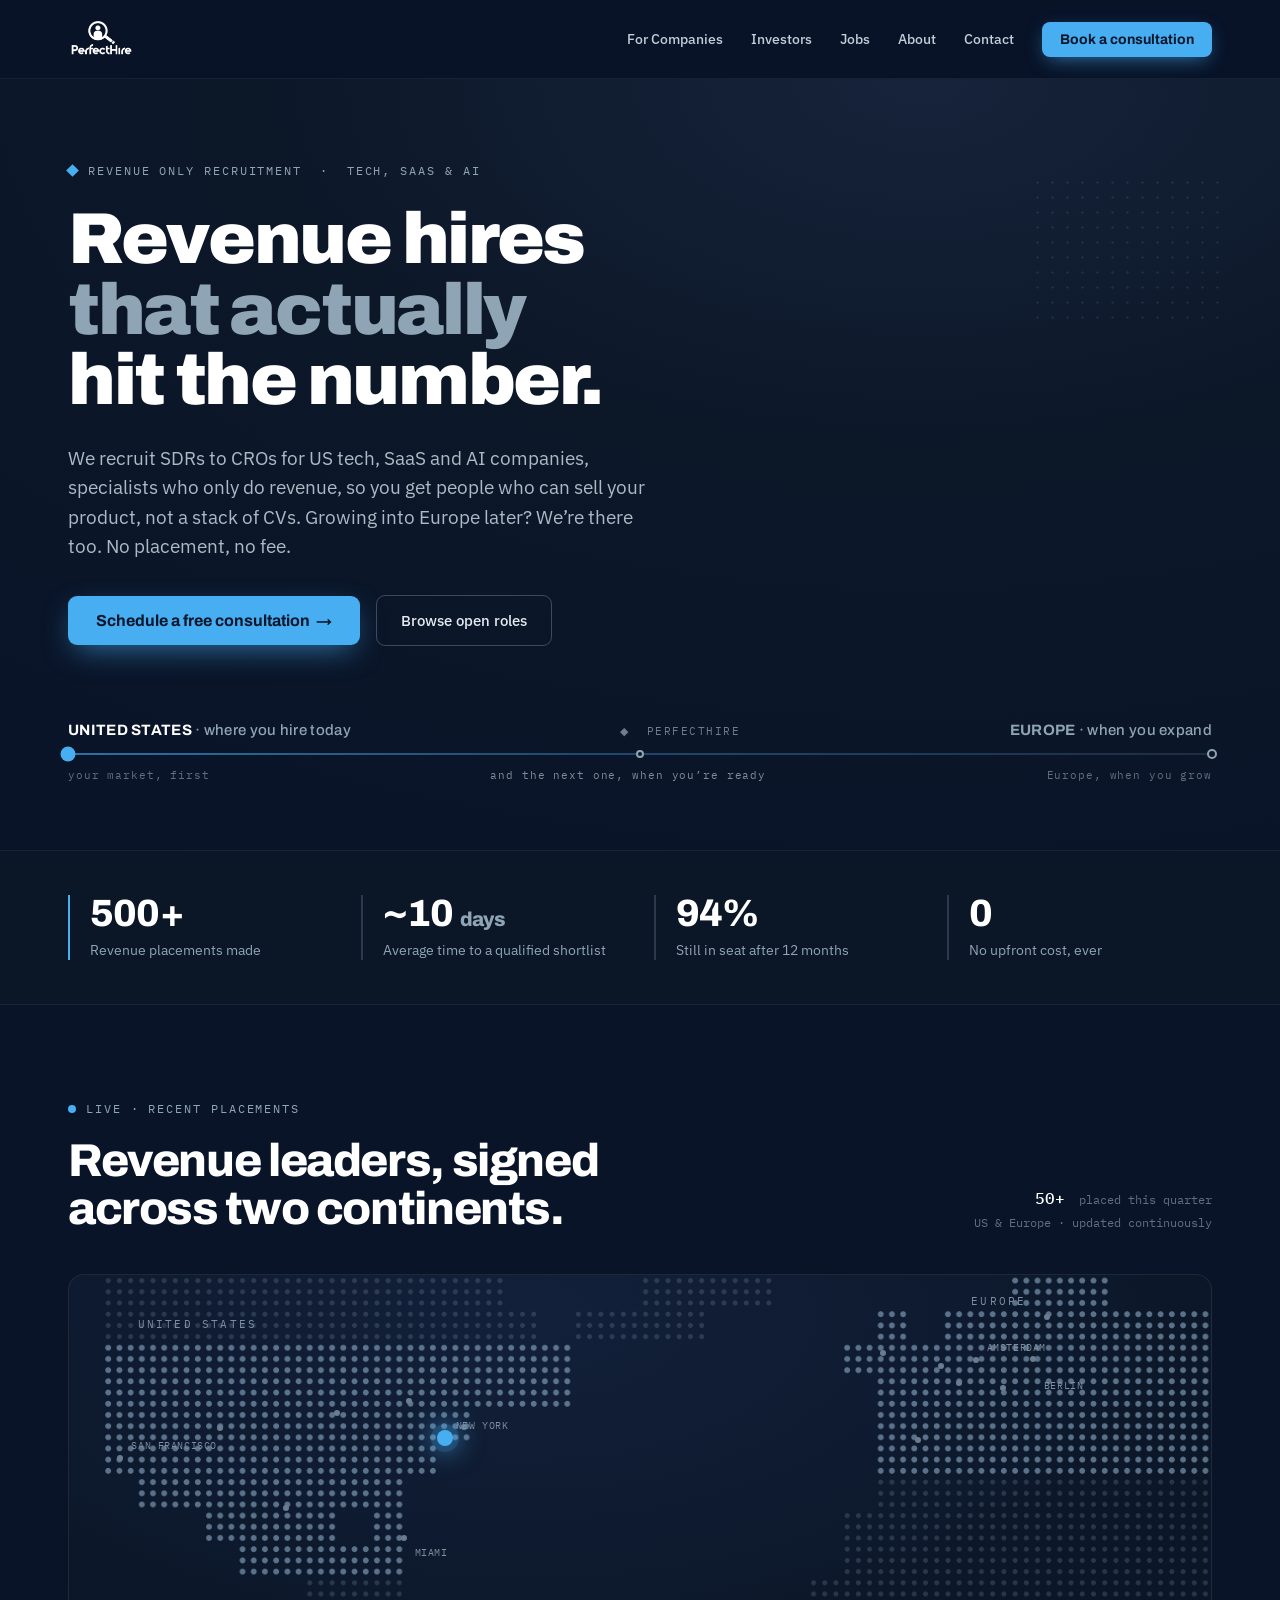
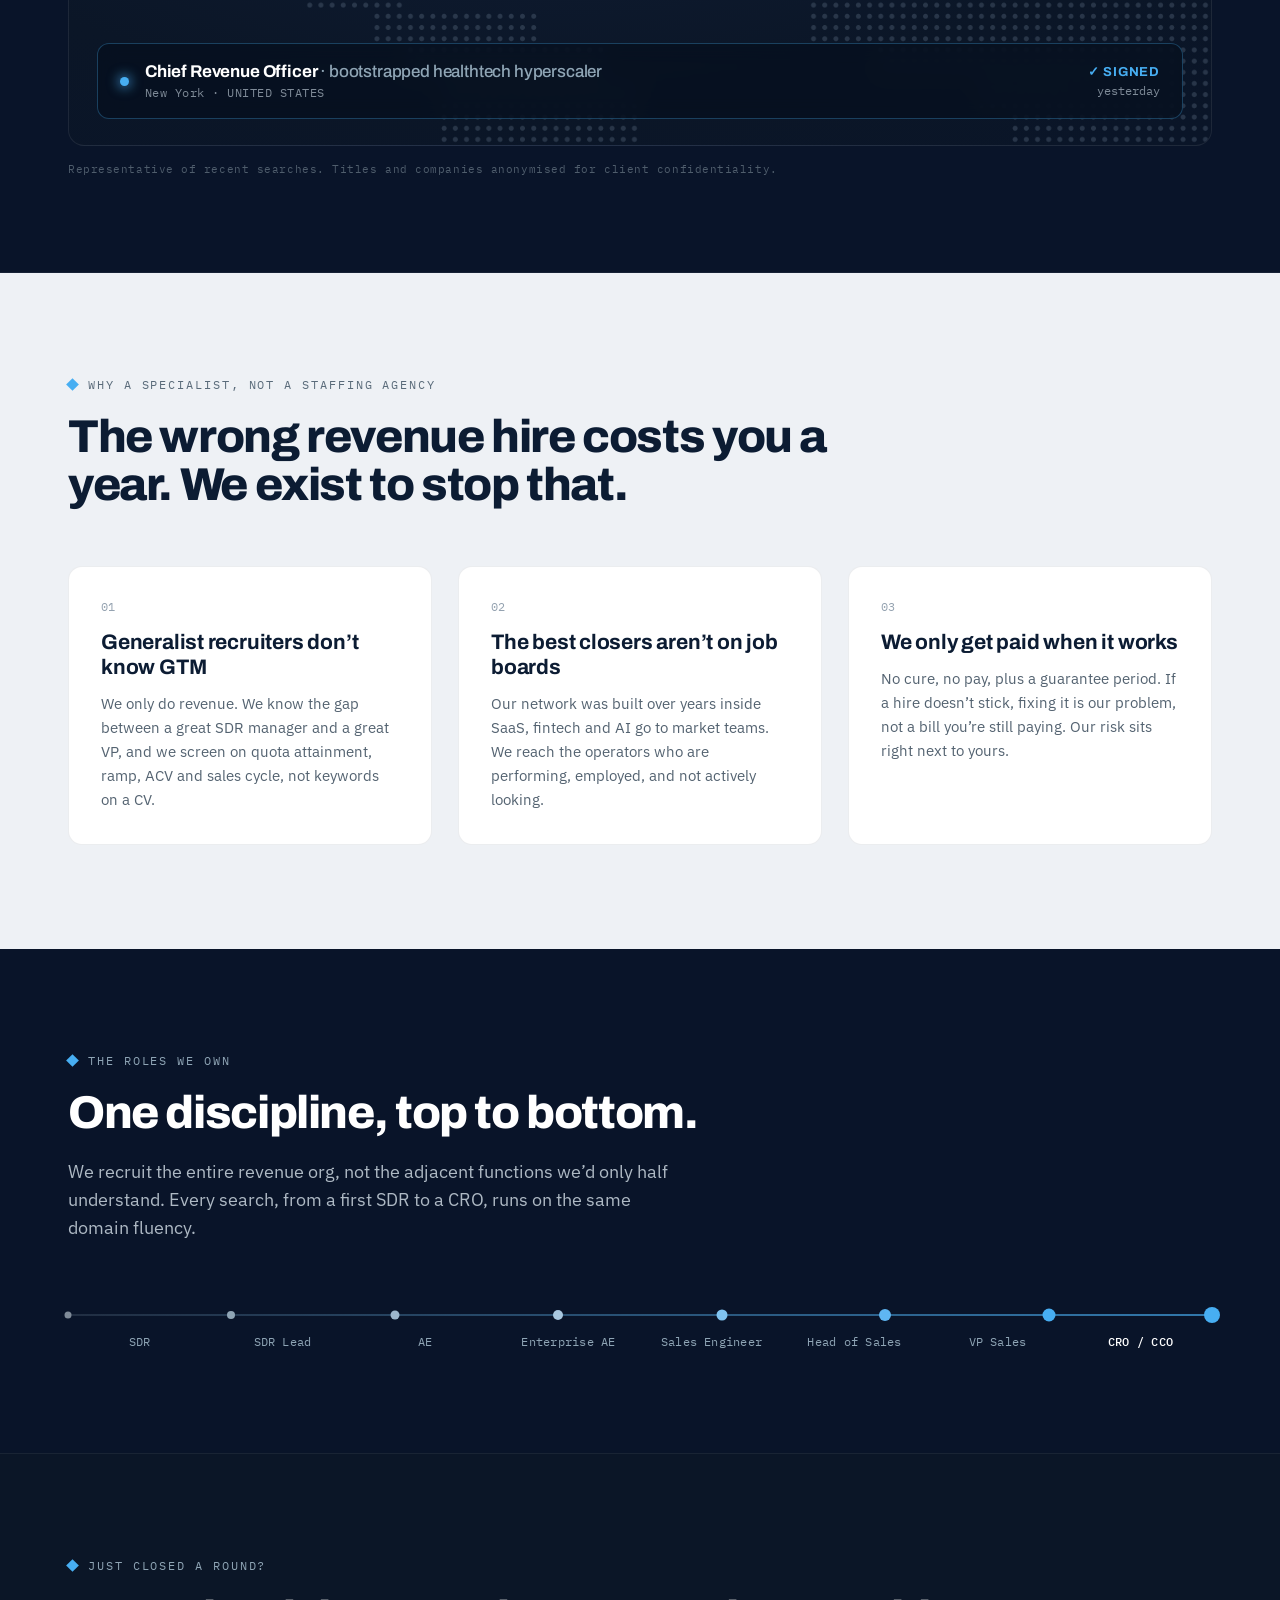
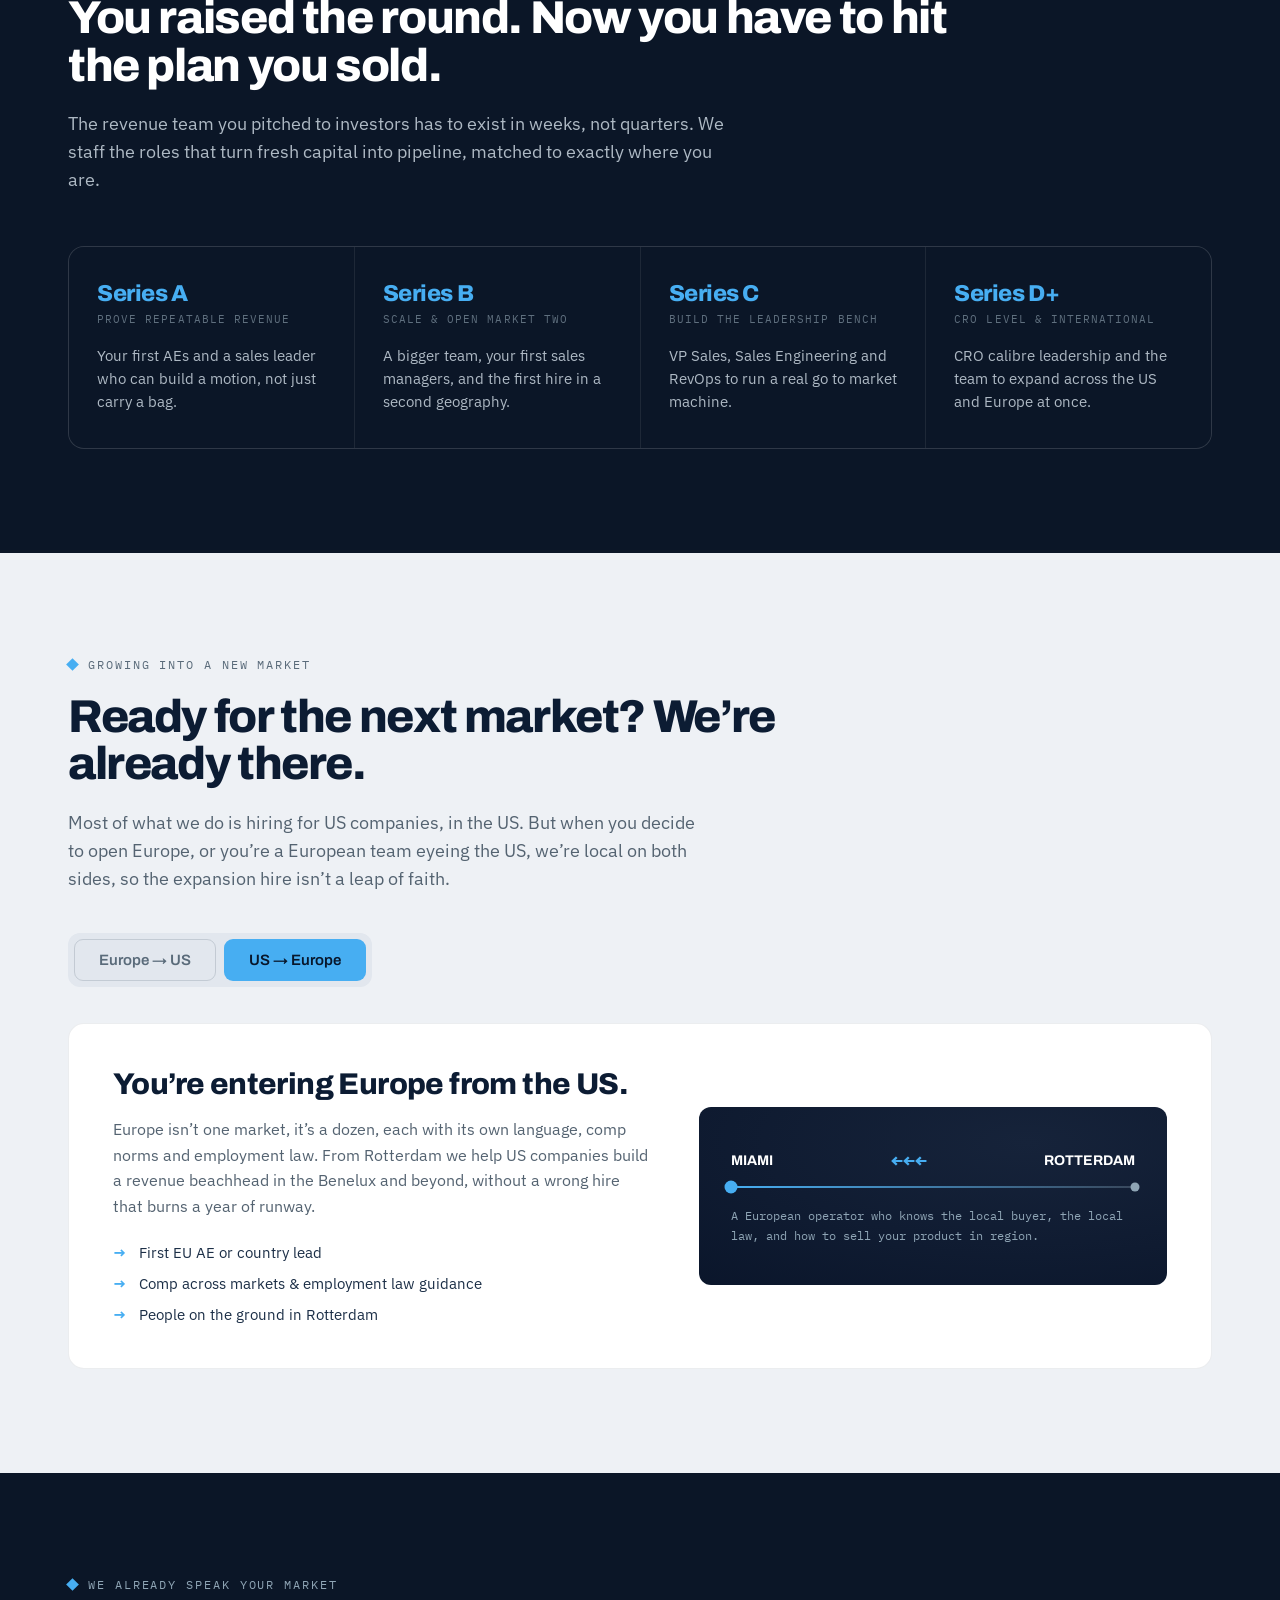
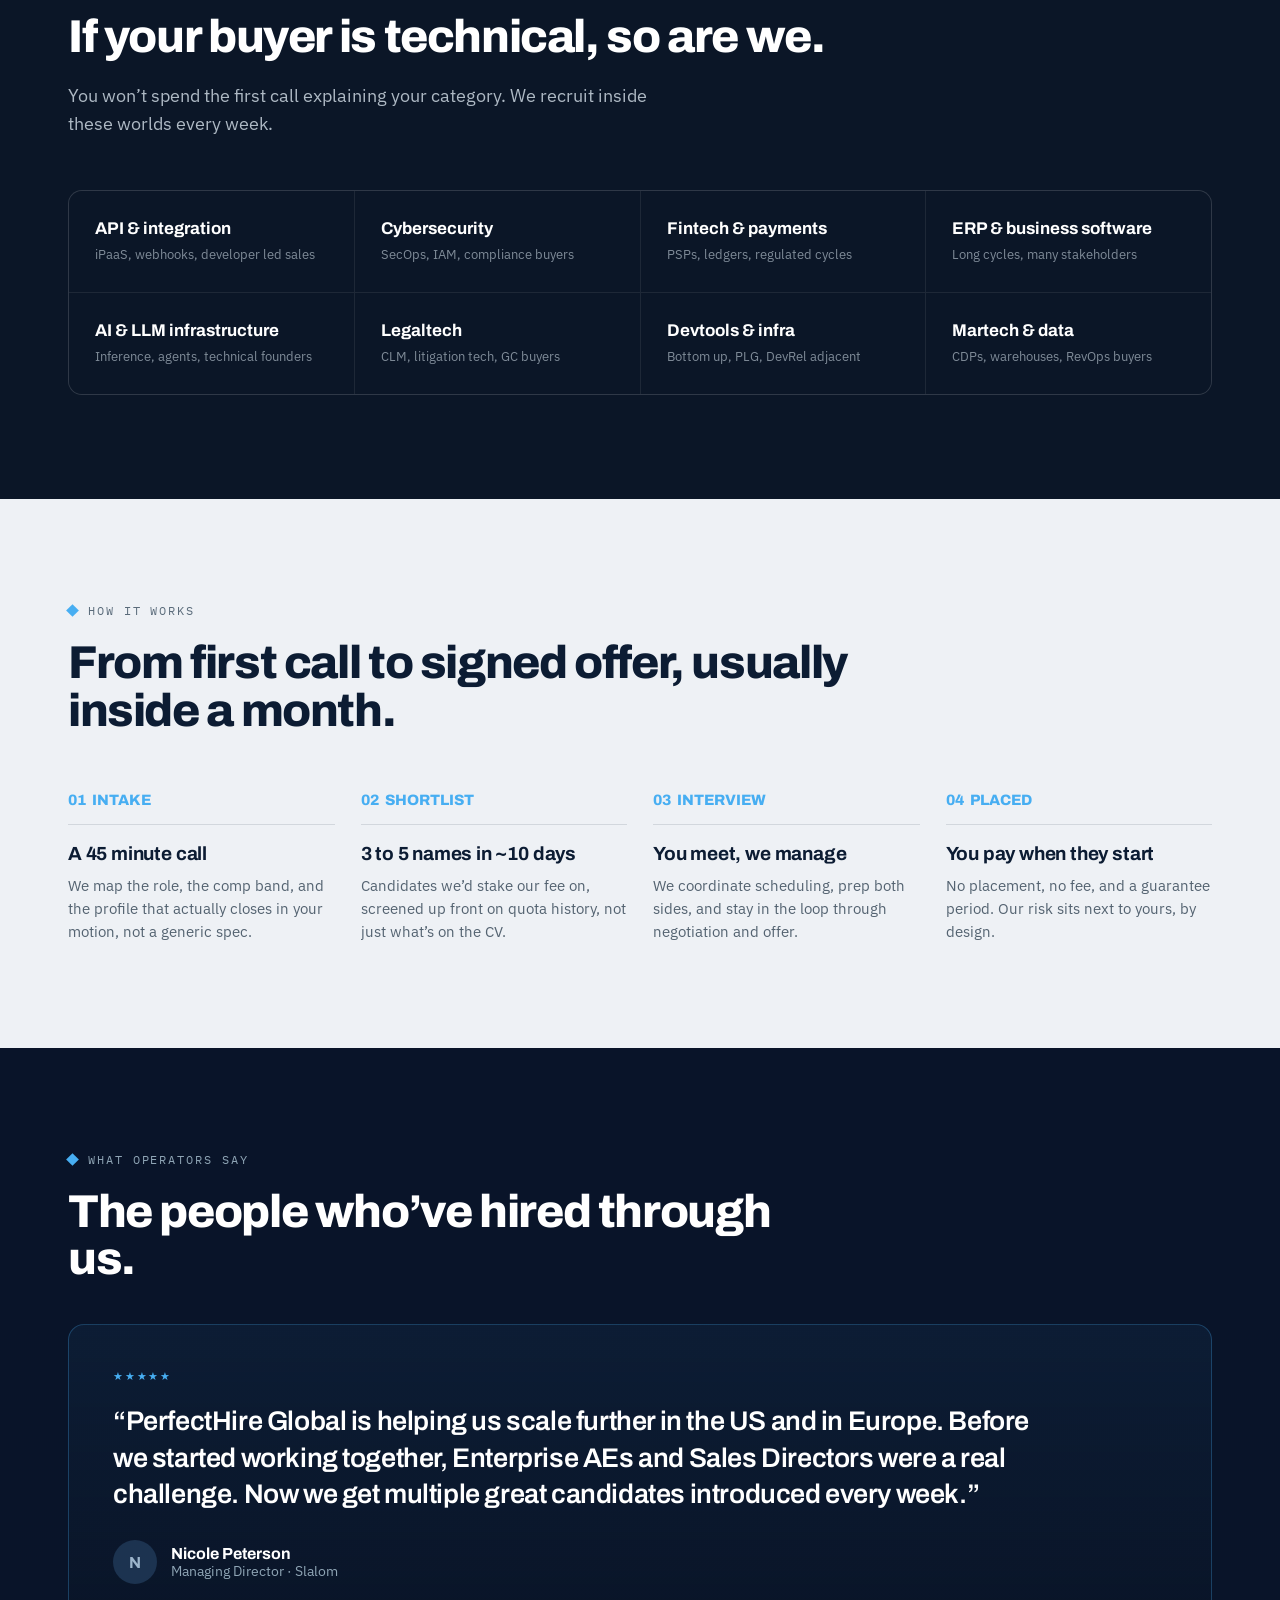
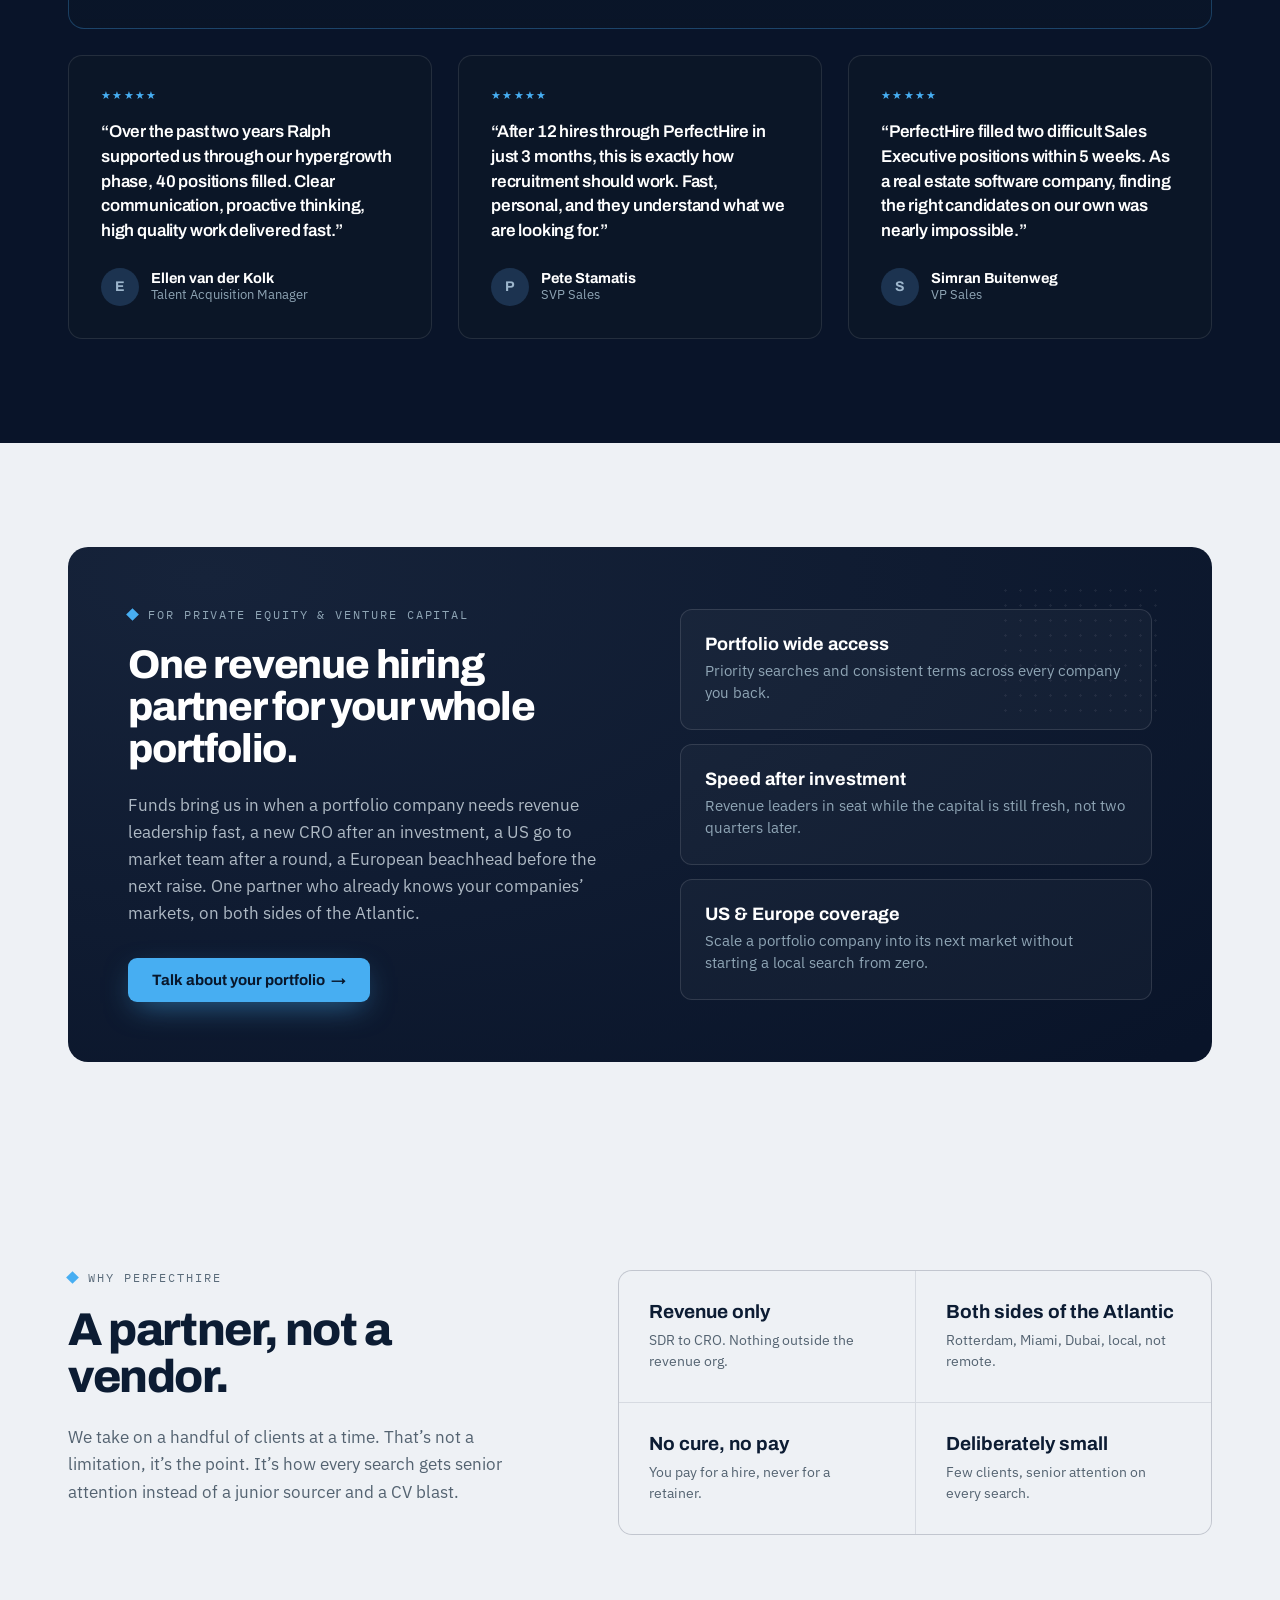
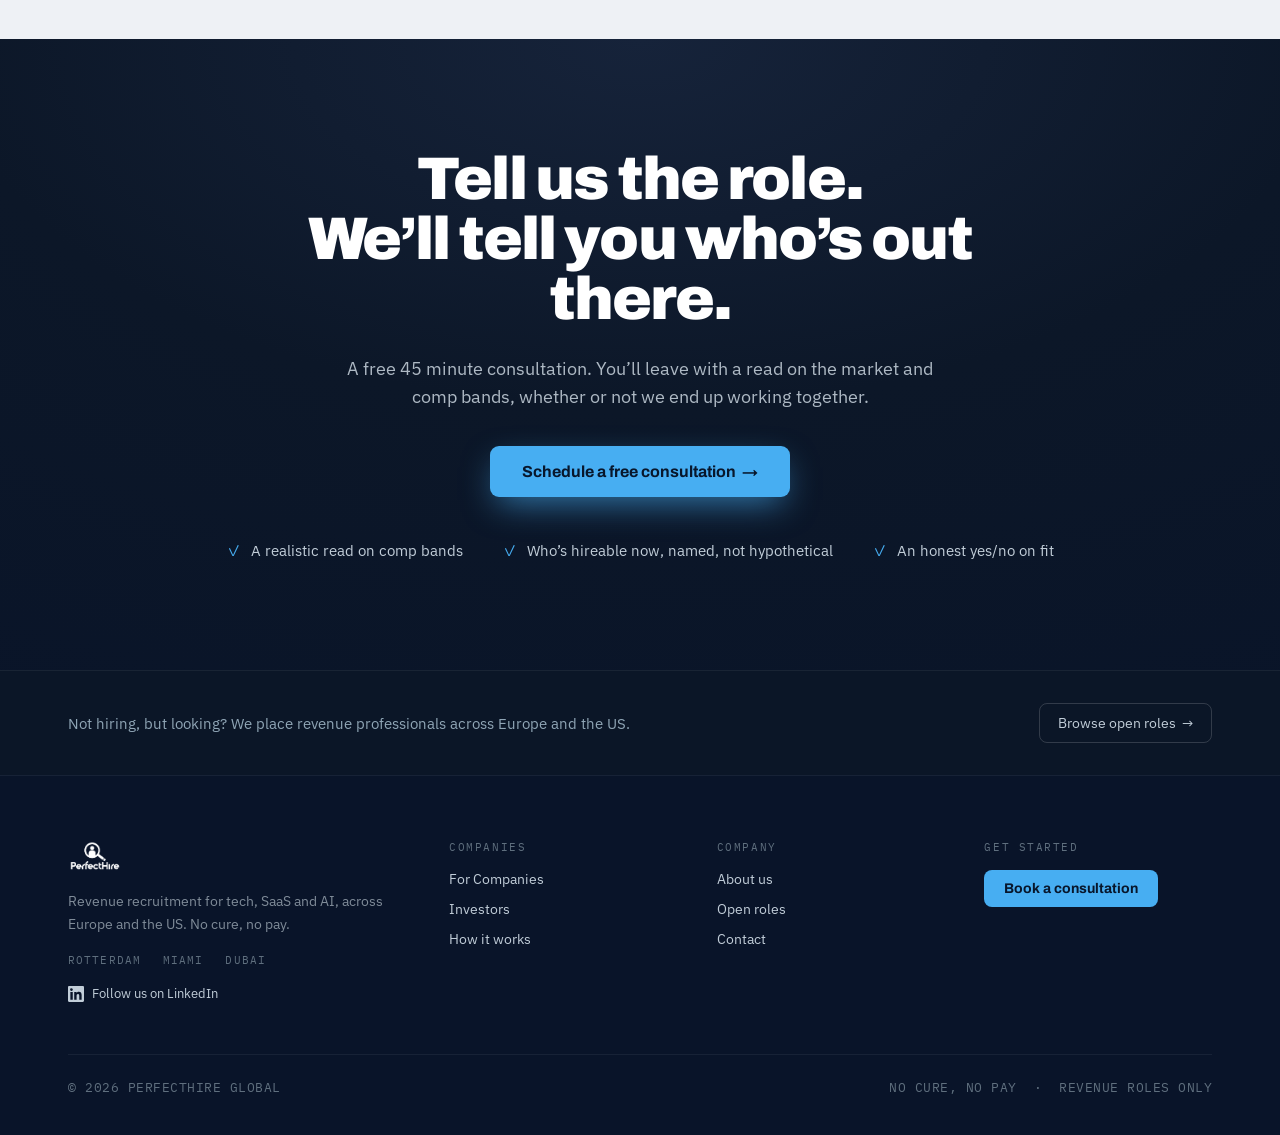
==== commit 749246a9: "Add files via upload" ====
--- a/index.html
+++ b/index.html
@@ -598,6 +598,7 @@
           <img src="assets/logo-white.png" alt="PerfectHire" style="height:34px;width:auto;display:block;margin-bottom:16px;">
           <p style="font-size:14px;color:#7f8b98;line-height:1.6;margin:0 0 18px;">Revenue recruitment for tech, SaaS and AI, across Europe and the US. No cure, no pay.</p>
           <div style="display:flex;gap:22px;font-family:'IBM Plex Mono',monospace;font-size:11px;letter-spacing:.1em;color:#5f6f7e;"><span>ROTTERDAM</span><span>MIAMI</span><span>DUBAI</span></div>
+          <a href="https://www.linkedin.com/company/perfecthire-1/" target="_blank" rel="noopener" aria-label="PerfectHire on LinkedIn" style="display:inline-flex;align-items:center;gap:8px;margin-top:18px;font-size:13px;color:#c1cdd8;text-decoration:none;"><svg width="16" height="16" viewBox="0 0 24 24" fill="currentColor" aria-hidden="true" style="flex:none;"><path d="M20.45 20.45h-3.56v-5.57c0-1.33-.02-3.04-1.85-3.04-1.85 0-2.14 1.45-2.14 2.94v5.67H9.34V9h3.42v1.56h.05c.48-.9 1.64-1.85 3.37-1.85 3.6 0 4.27 2.37 4.27 5.46v6.28zM5.34 7.43a2.07 2.07 0 1 1 0-4.13 2.07 2.07 0 0 1 0 4.13zM7.12 20.45H3.56V9h3.56v11.45zM22.22 0H1.77C.79 0 0 .77 0 1.72v20.56C0 23.23.79 24 1.77 24h20.45c.98 0 1.78-.77 1.78-1.72V1.72C24 .77 23.2 0 22.22 0z"/></svg> Follow us on LinkedIn</a>
         </div>
         <div>
           <div style="font-family:'IBM Plex Mono',monospace;font-size:11px;letter-spacing:.14em;color:#5f6f7e;margin-bottom:16px;">COMPANIES</div>
--- a/css/styles.css
+++ b/css/styles.css
@@ -15,3 +15,6 @@
 .ph-tab{font-family:'Archivo',sans-serif;font-weight:600;font-size:15px;padding:12px 24px;border-radius:9px;cursor:pointer;transition:all .15s ease;border:1px solid transparent;background:transparent;color:#5a6b7a;}
 .ph-tab.is-active{background:var(--accent,#47AEF2);color:#08172c;}
 .ph-tab:not(.is-active){border-color:rgba(12,28,51,.14);}
+
+.job-filter{font-family:'IBM Plex Sans',sans-serif;font-size:13.5px;padding:9px 16px;border-radius:20px;cursor:pointer;transition:all .15s ease;border:1px solid rgba(255,255,255,.16);background:transparent;color:#c1cdd8;}
+.job-filter.is-active{background:var(--accent,#47AEF2);color:#08172c;border-color:transparent;font-weight:600;}
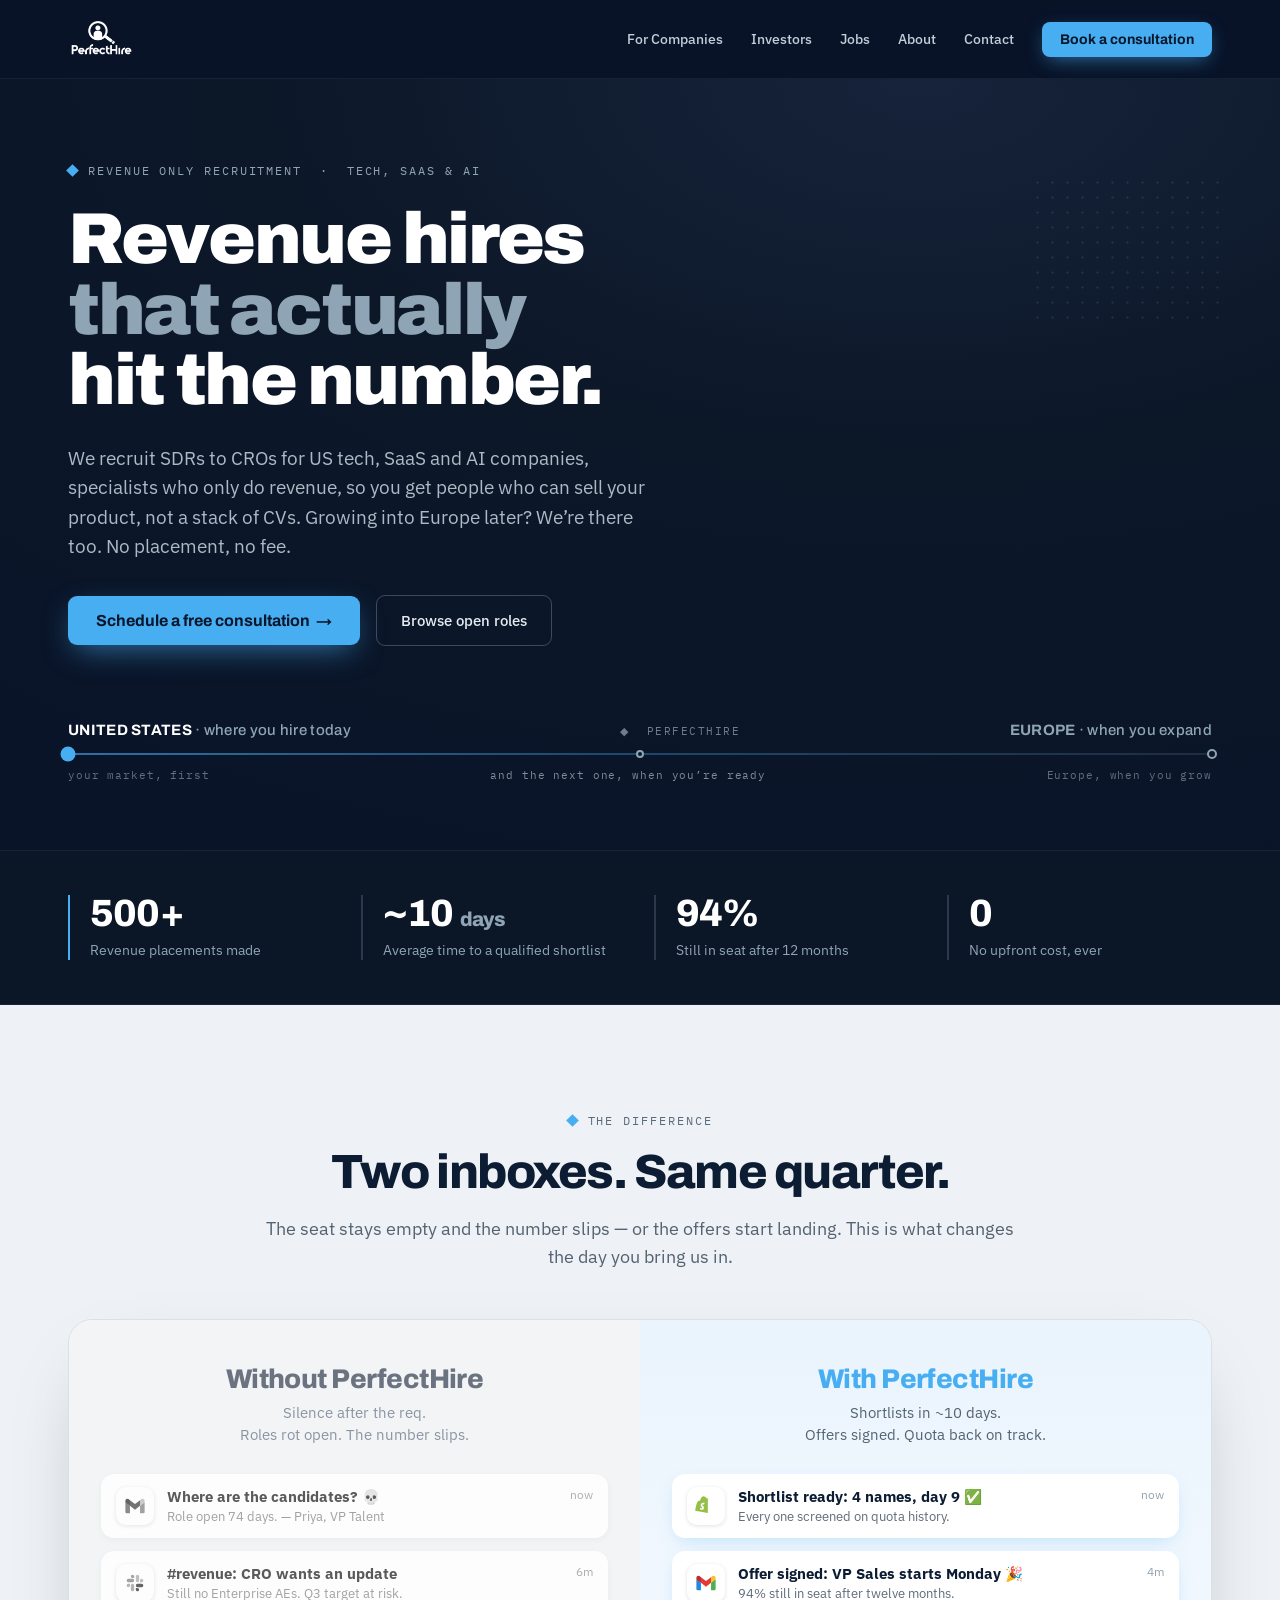
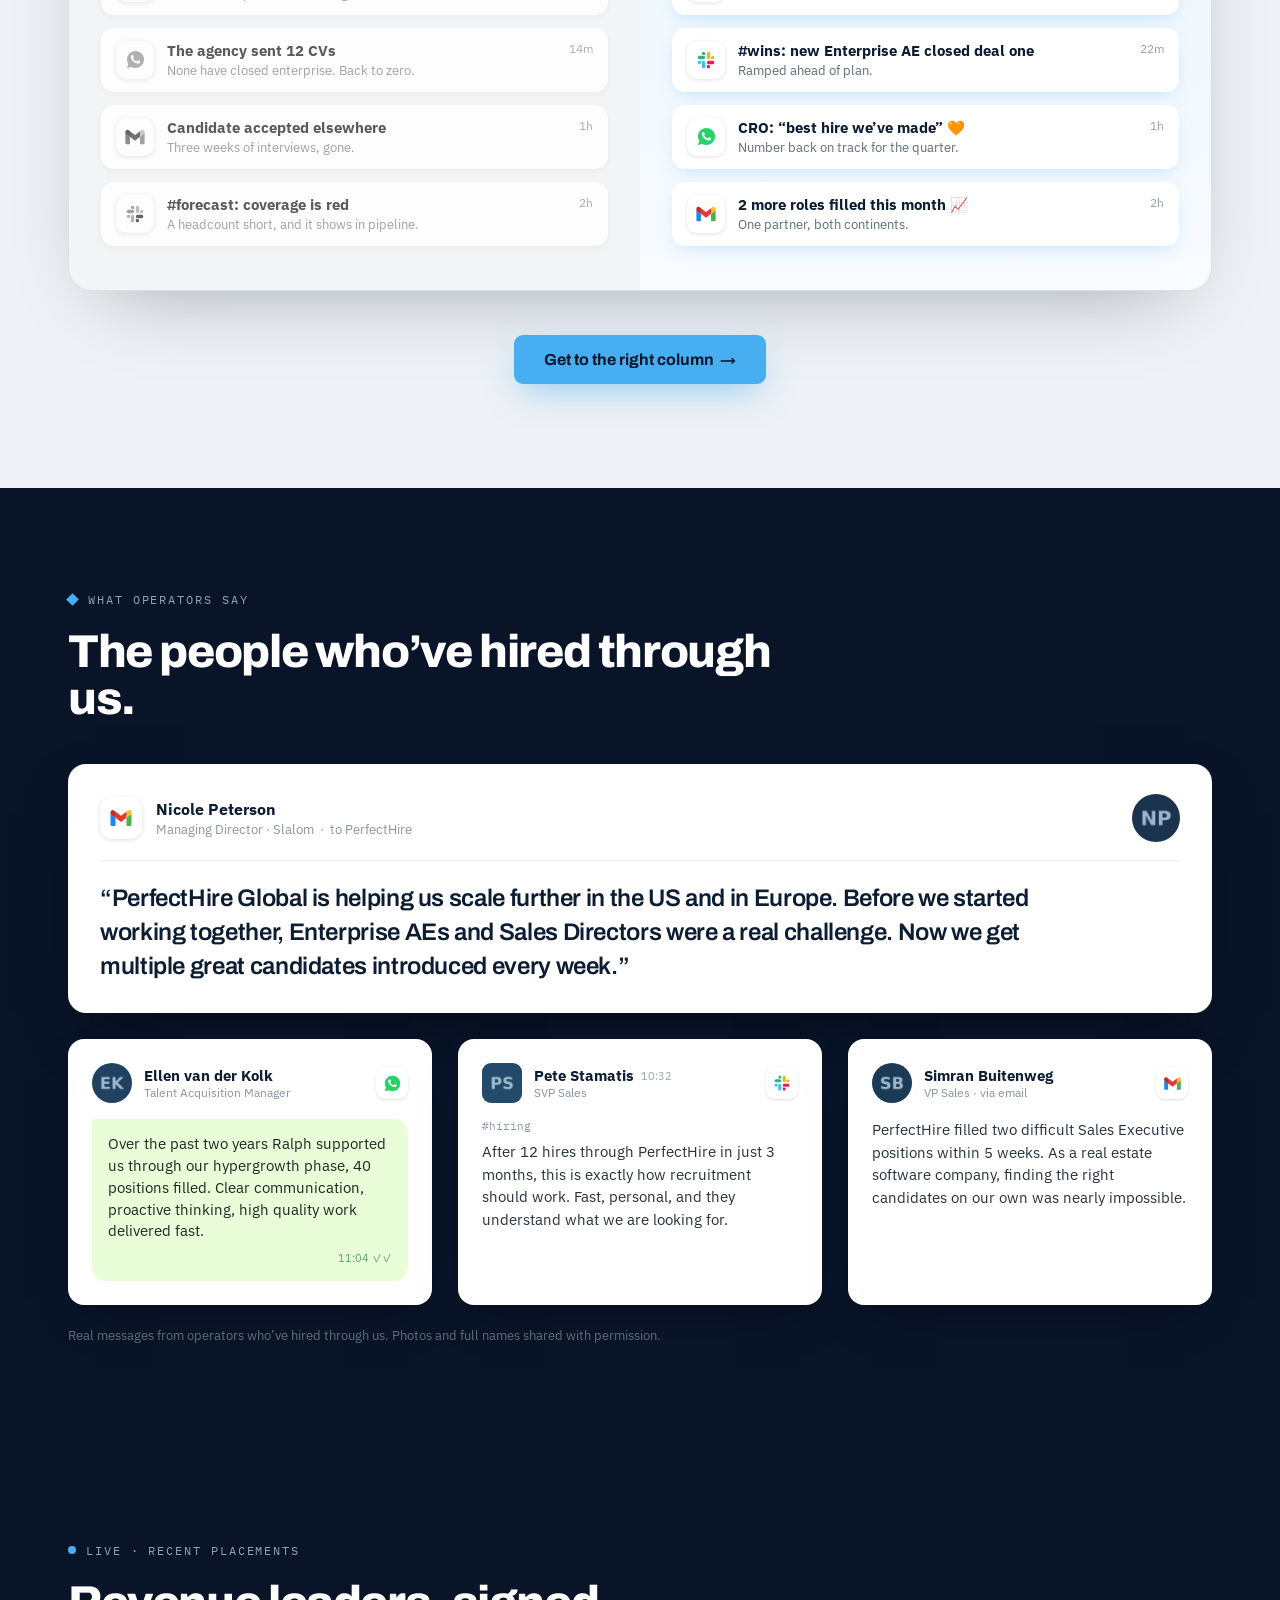
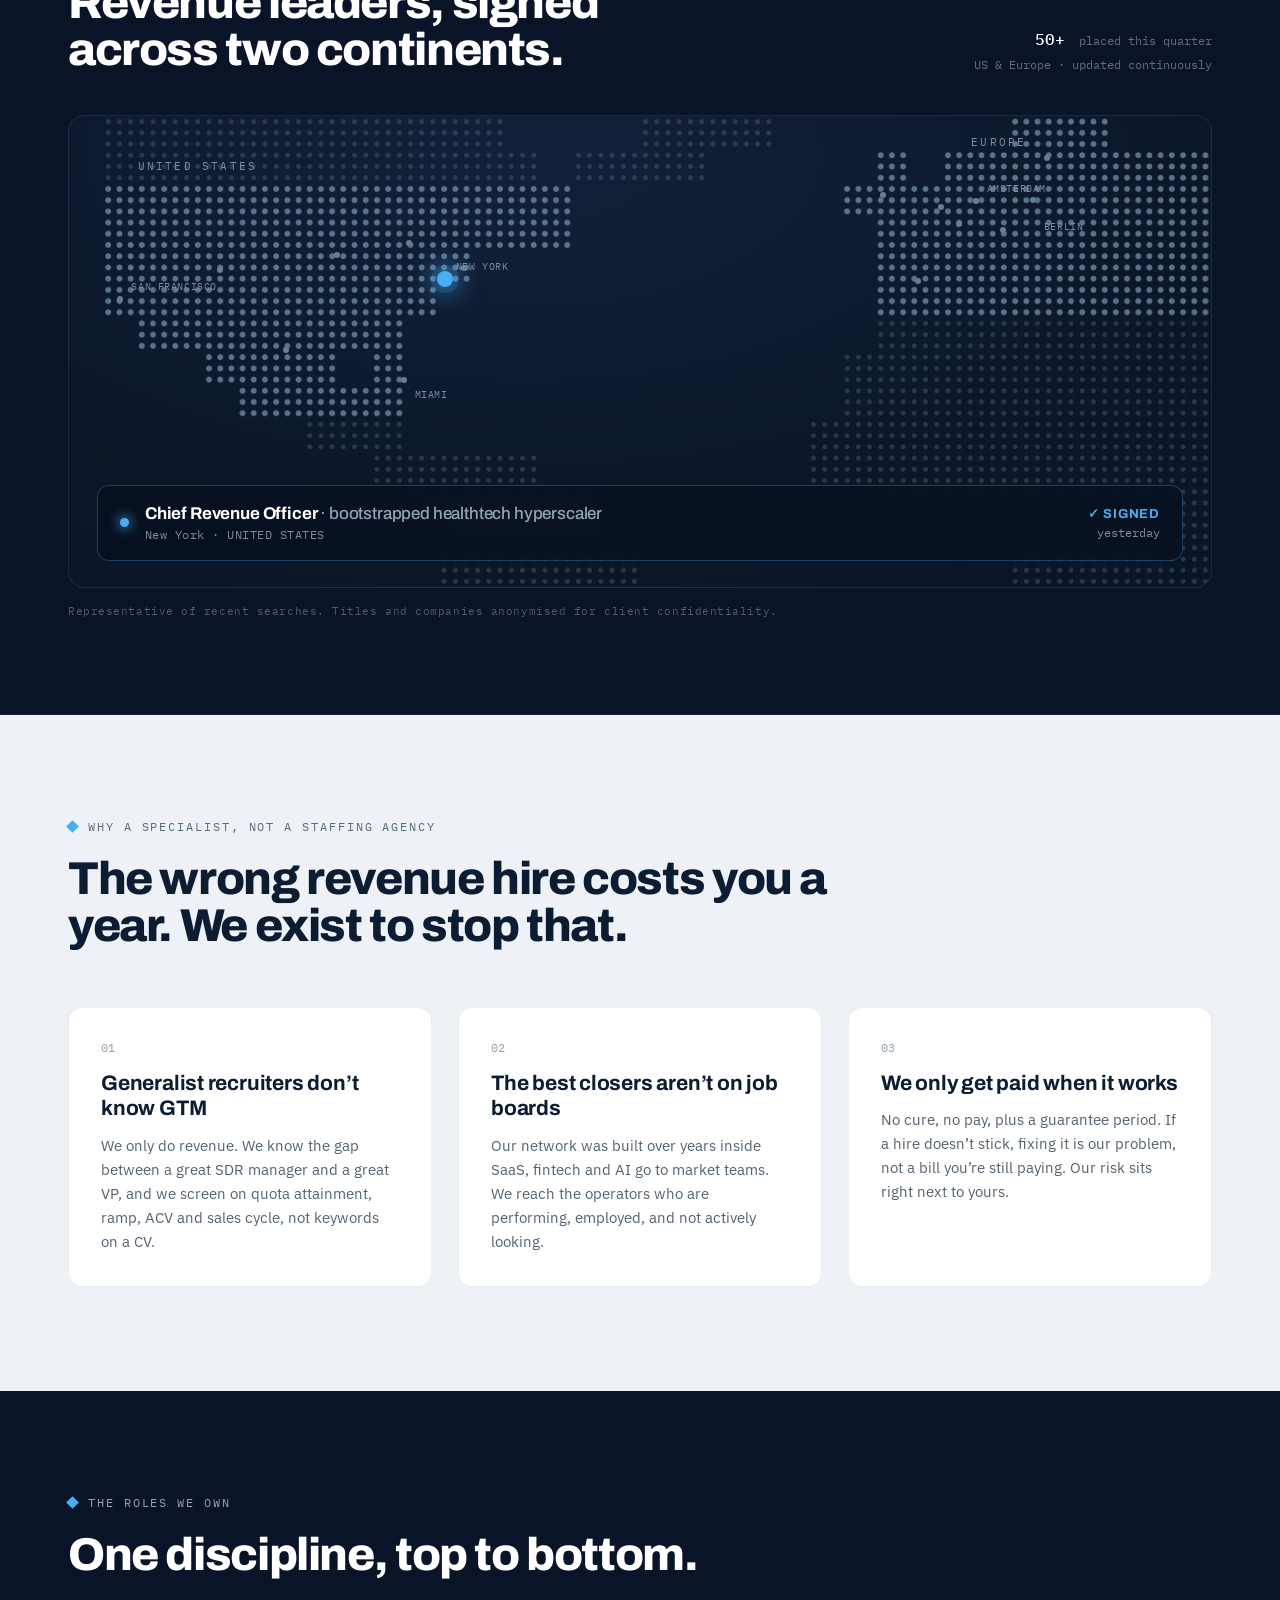
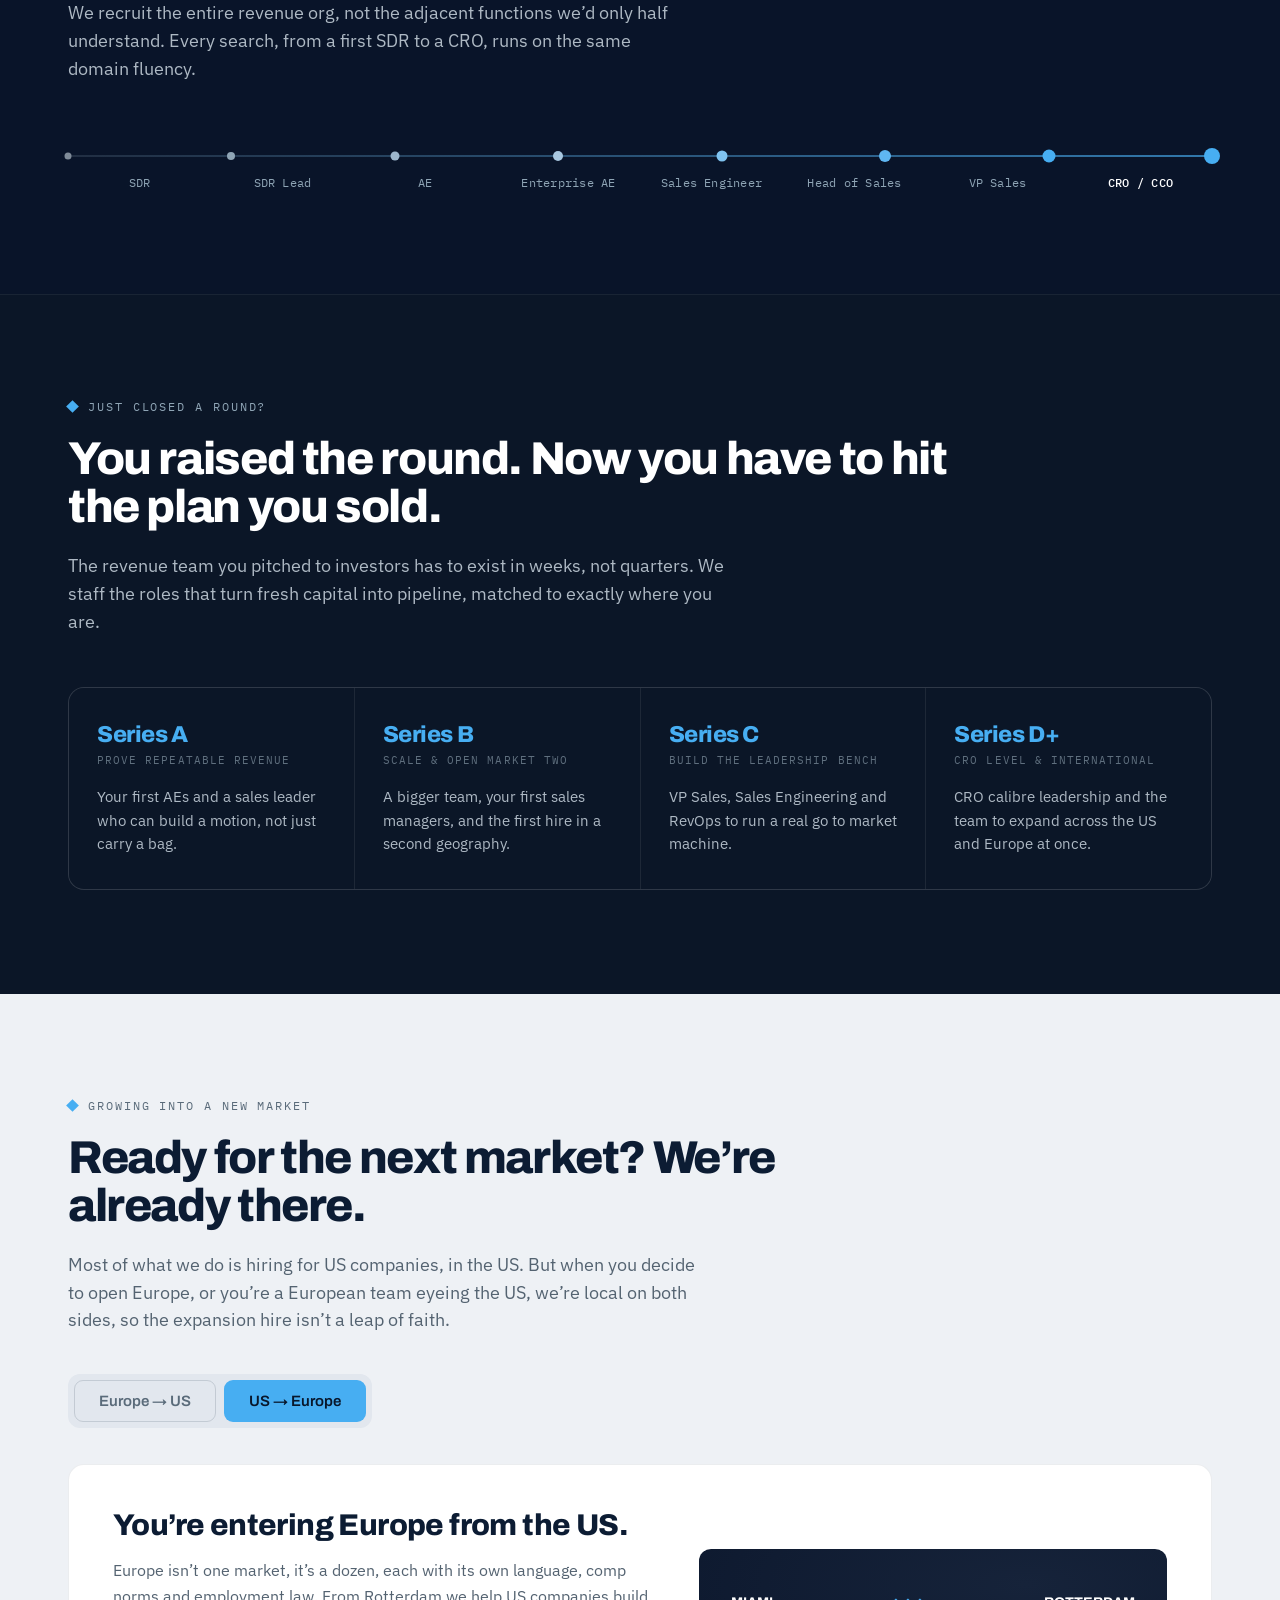
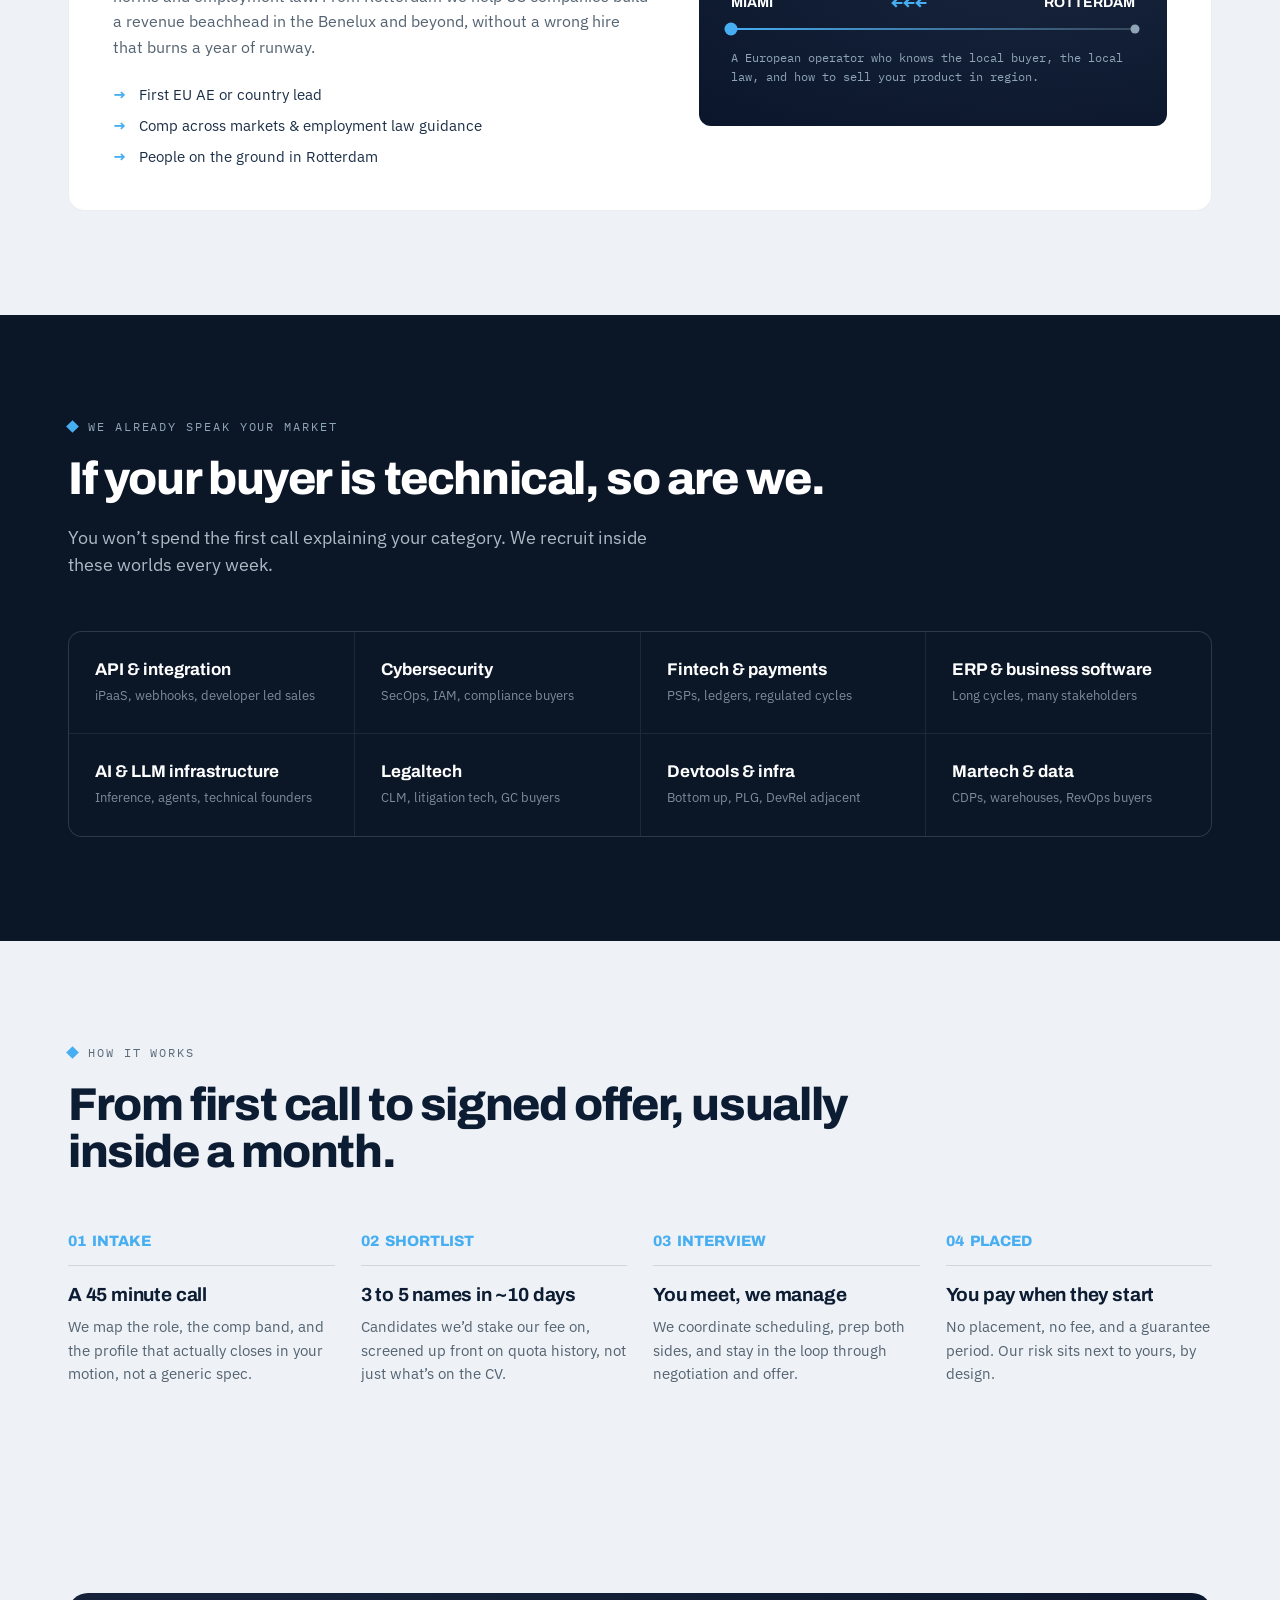
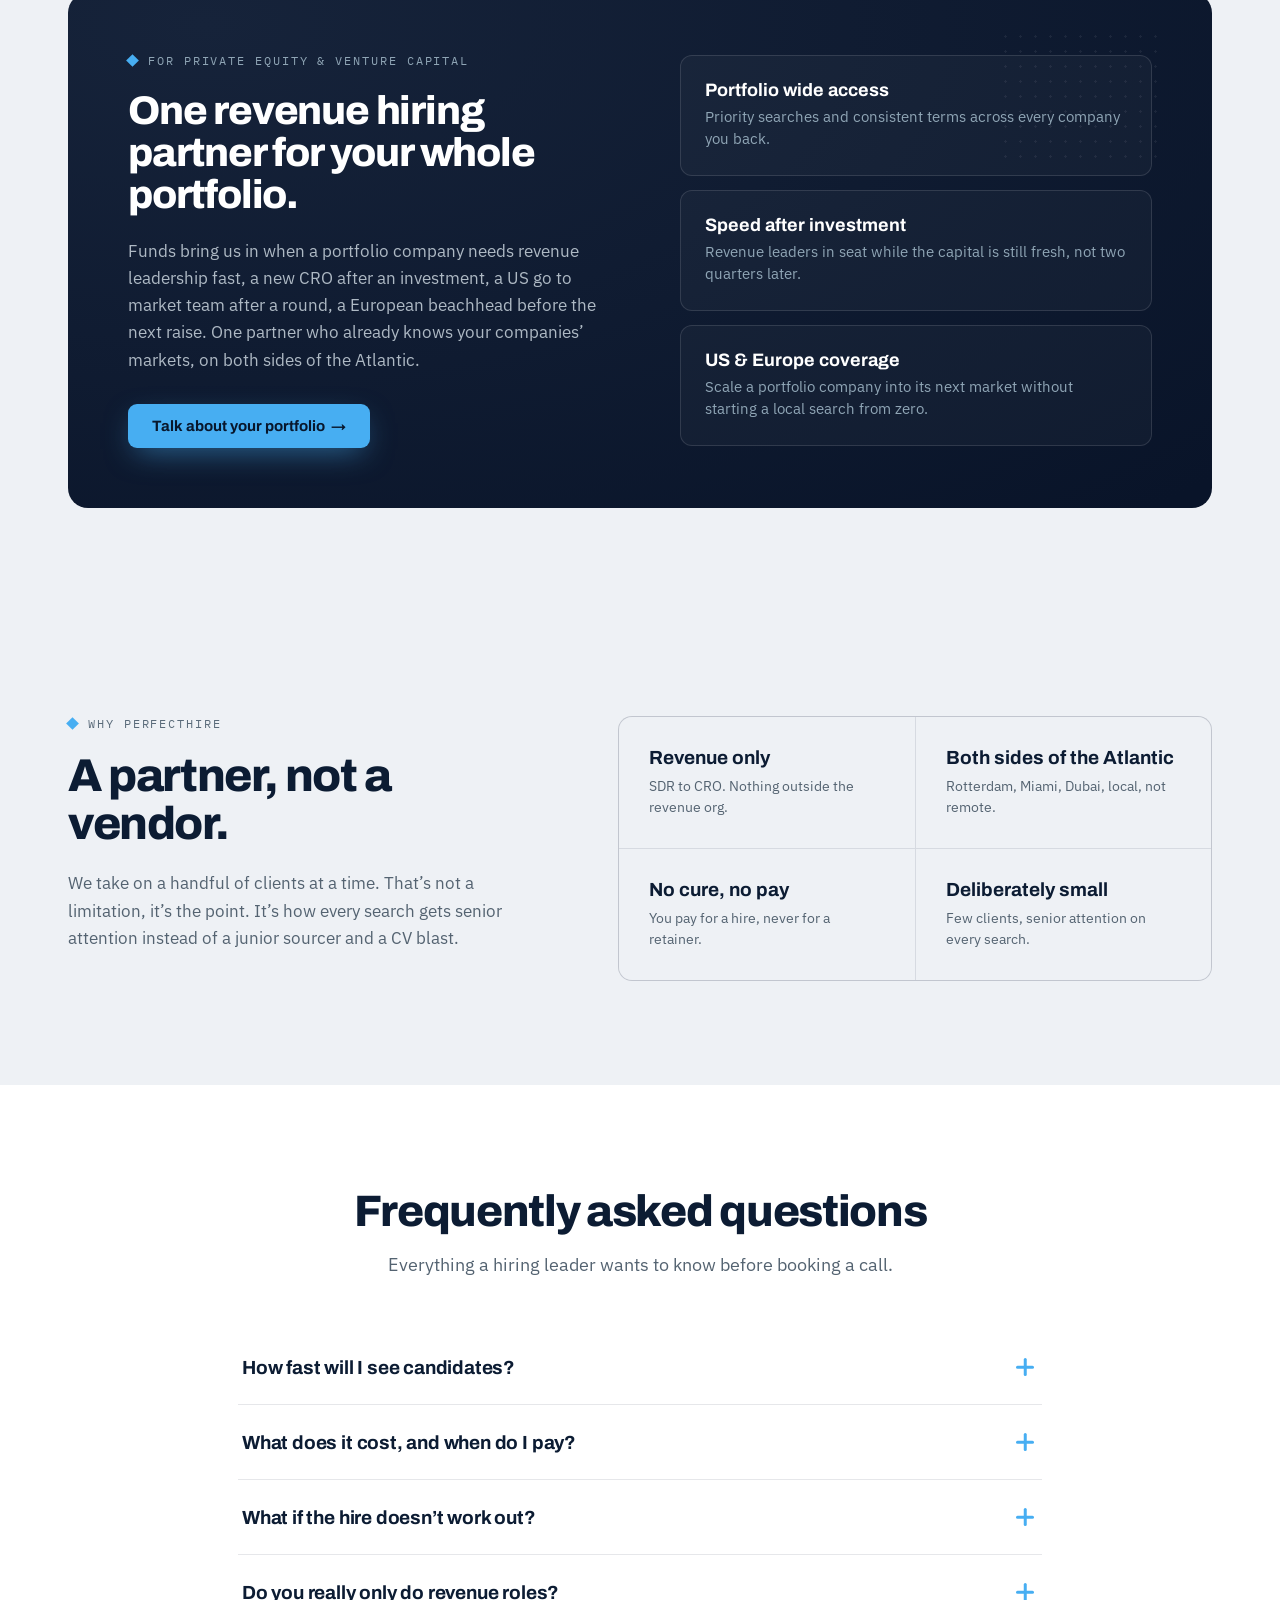
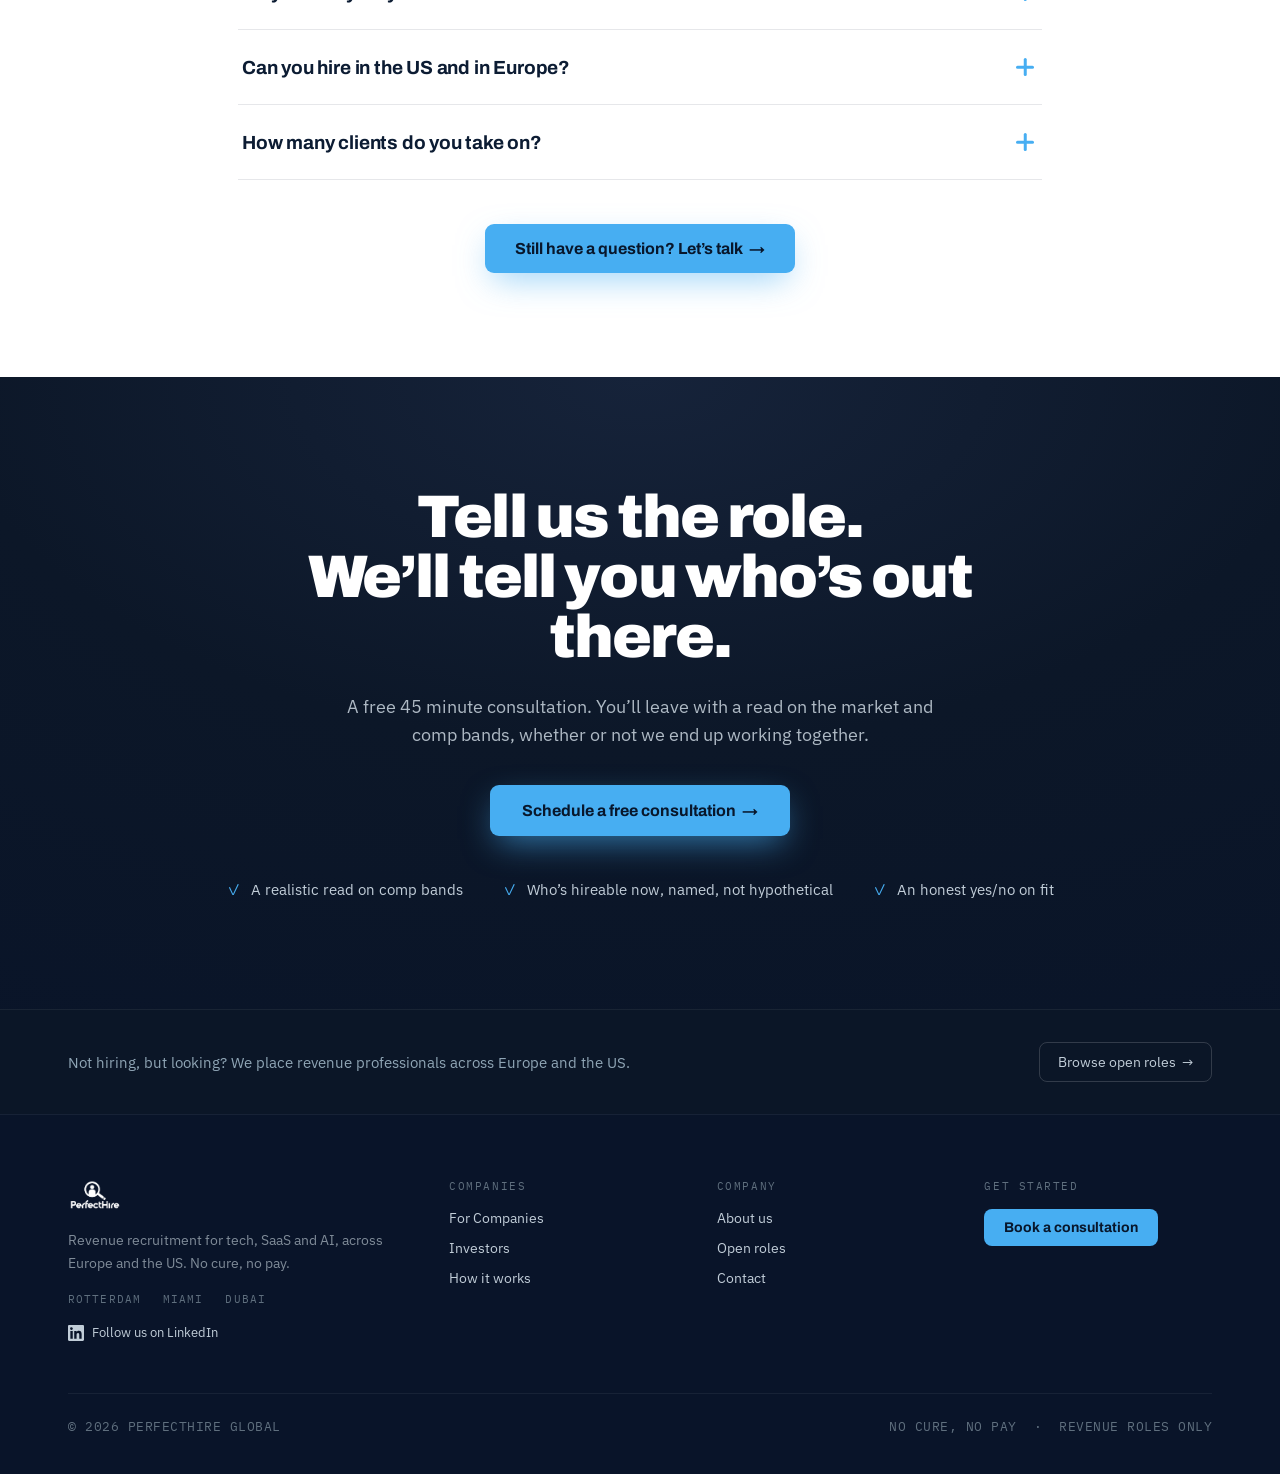
==== commit a4422a69: "Add files via upload" ====
--- a/index.html
+++ b/index.html
@@ -125,6 +125,121 @@
     </div>
   </section>
 
+  <!-- ===================== WITHOUT / WITH PERFECTHIRE ===================== -->
+  <section style="background:#eef1f5;color:#0c1c33;">
+    <div style="max-width:1240px;margin:0 auto;padding:104px 48px;">
+      <div style="text-align:center;max-width:760px;margin:0 auto 48px;">
+        <div style="display:inline-flex;align-items:center;gap:11px;font-family:'IBM Plex Mono',monospace;font-size:12px;letter-spacing:.16em;color:#5a6b7a;margin-bottom:20px;">
+          <span style="width:9px;height:9px;background:var(--accent,#47AEF2);display:inline-block;transform:rotate(45deg);"></span>
+          THE DIFFERENCE
+        </div>
+        <h2 style="font-family:'Archivo',sans-serif;font-weight:800;font-size:48px;line-height:1.02;letter-spacing:-.03em;margin:0;">Two inboxes. Same quarter.</h2>
+        <p style="font-size:18px;line-height:1.55;color:#546371;margin:18px 0 0;">The seat stays empty and the number slips &mdash; or the offers start landing. This is what changes the day you bring us in.</p>
+      </div>
+
+      <div style="display:grid;grid-template-columns:1fr 1fr;border-radius:24px;overflow:hidden;border:1px solid rgba(12,28,51,.08);box-shadow:0 30px 80px -40px rgba(9,20,41,.4);">
+        <!-- WITHOUT -->
+        <div style="background:#f3f4f6;padding:44px 32px;">
+          <div style="text-align:center;margin-bottom:28px;">
+            <div style="font-family:'Archivo',sans-serif;font-weight:800;font-size:27px;letter-spacing:-.02em;color:#6b7280;">Without PerfectHire</div>
+            <div style="font-size:14.5px;color:#8a95a3;line-height:1.5;margin-top:8px;">Silence after the req.<br>Roles rot open. The number slips.</div>
+          </div>
+          <div style="display:flex;flex-direction:column;gap:13px;filter:grayscale(1);">
+            <div style="display:flex;align-items:center;gap:13px;background:#fff;border-radius:13px;padding:13px 15px;box-shadow:0 2px 10px rgba(9,20,41,.05);opacity:.85;"><span style="width:38px;height:38px;border-radius:10px;background:#fff;box-shadow:0 1px 4px rgba(9,20,41,.12);display:inline-flex;align-items:center;justify-content:center;flex:none;"><svg width="22" height="22" viewBox="0 0 48 48"><path fill="#4caf50" d="M45 16.2l-5 2.75-5 4.75V40h7a3 3 0 0 0 3-3z"/><path fill="#1e88e5" d="M3 16.2l3.6 1.71L13 23.7V40H6a3 3 0 0 1-3-3z"/><path fill="#e53935" d="M35 11.2L24 19.45 13 11.2 12 17l1 6.7 11 8.25 11-8.25 1-6.7z"/><path fill="#c62828" d="M3 12.3v3.9l10 7.5V11.2L9.9 8.9A4.3 4.3 0 0 0 3 12.3z"/><path fill="#fbc02d" d="M45 12.3v3.9l-10 7.5V11.2l3.1-2.3A4.3 4.3 0 0 1 45 12.3z"/></svg></span><div style="flex:1;min-width:0;"><div style="display:flex;justify-content:space-between;gap:8px;"><span style="font-weight:700;font-size:14.5px;color:#374151;">Where are the candidates? &#128128;</span><span style="font-size:11.5px;color:#9aa3ad;flex:none;">now</span></div><div style="font-size:13px;color:#8a95a3;margin-top:2px;">Role open 74 days. &mdash; Priya, VP Talent</div></div></div>
+            <div style="display:flex;align-items:center;gap:13px;background:#fff;border-radius:13px;padding:13px 15px;box-shadow:0 2px 10px rgba(9,20,41,.05);opacity:.85;"><span style="width:38px;height:38px;border-radius:10px;background:#fff;box-shadow:0 1px 4px rgba(9,20,41,.12);display:inline-flex;align-items:center;justify-content:center;flex:none;"><svg width="20" height="20" viewBox="0 0 24 24"><path fill="#36C5F0" d="M6 15a2 2 0 1 1-2-2h2zm1 0a2 2 0 0 1 4 0v5a2 2 0 1 1-4 0z"/><path fill="#2EB67D" d="M9 6a2 2 0 1 1 2-2v2zm0 1a2 2 0 0 1 0 4H4a2 2 0 1 1 0-4z"/><path fill="#ECB22E" d="M18 9a2 2 0 1 1 2 2h-2zm-1 0a2 2 0 0 1-4 0V4a2 2 0 1 1 4 0z"/><path fill="#E01E5A" d="M15 18a2 2 0 1 1-2 2v-2zm0-1a2 2 0 0 1 0-4h5a2 2 0 1 1 0 4z"/></svg></span><div style="flex:1;min-width:0;"><div style="display:flex;justify-content:space-between;gap:8px;"><span style="font-weight:700;font-size:14.5px;color:#374151;">#revenue: CRO wants an update</span><span style="font-size:11.5px;color:#9aa3ad;flex:none;">6m</span></div><div style="font-size:13px;color:#8a95a3;margin-top:2px;">Still no Enterprise AEs. Q3 target at risk.</div></div></div>
+            <div style="display:flex;align-items:center;gap:13px;background:#fff;border-radius:13px;padding:13px 15px;box-shadow:0 2px 10px rgba(9,20,41,.05);opacity:.85;"><span style="width:38px;height:38px;border-radius:10px;background:#fff;box-shadow:0 1px 4px rgba(9,20,41,.12);display:inline-flex;align-items:center;justify-content:center;flex:none;"><svg width="21" height="21" viewBox="0 0 32 32"><path fill="#25D366" d="M16 3C8.8 3 3 8.8 3 16c0 2.4.7 4.7 1.9 6.7L3 29l6.5-1.7c1.9 1 4.1 1.6 6.5 1.6 7.2 0 13-5.8 13-13S23.2 3 16 3z"/><path fill="#fff" d="M12.3 9.6c-.3-.6-.5-.6-.8-.6h-.7c-.2 0-.6.1-.9.4s-1.2 1.2-1.2 2.9 1.2 3.4 1.4 3.6 2.4 3.9 6 5.3c3 1.2 3.6.9 4.3.9s2.1-.9 2.4-1.7.3-1.6.2-1.7l-.7-.4c-.3-.2-2.1-1-2.4-1.1s-.6-.2-.8.2l-1.1 1.4c-.2.2-.4.2-.7.1s-1.5-.6-2.9-1.8c-1.1-1-1.8-2.2-2-2.5s0-.5.2-.7l.5-.6c.1-.2.2-.4.3-.6s0-.5 0-.7-.8-2-1.1-2.6z"/></svg></span><div style="flex:1;min-width:0;"><div style="display:flex;justify-content:space-between;gap:8px;"><span style="font-weight:700;font-size:14.5px;color:#374151;">The agency sent 12 CVs</span><span style="font-size:11.5px;color:#9aa3ad;flex:none;">14m</span></div><div style="font-size:13px;color:#8a95a3;margin-top:2px;">None have closed enterprise. Back to zero.</div></div></div>
+            <div style="display:flex;align-items:center;gap:13px;background:#fff;border-radius:13px;padding:13px 15px;box-shadow:0 2px 10px rgba(9,20,41,.05);opacity:.85;"><span style="width:38px;height:38px;border-radius:10px;background:#fff;box-shadow:0 1px 4px rgba(9,20,41,.12);display:inline-flex;align-items:center;justify-content:center;flex:none;"><svg width="22" height="22" viewBox="0 0 48 48"><path fill="#4caf50" d="M45 16.2l-5 2.75-5 4.75V40h7a3 3 0 0 0 3-3z"/><path fill="#1e88e5" d="M3 16.2l3.6 1.71L13 23.7V40H6a3 3 0 0 1-3-3z"/><path fill="#e53935" d="M35 11.2L24 19.45 13 11.2 12 17l1 6.7 11 8.25 11-8.25 1-6.7z"/><path fill="#c62828" d="M3 12.3v3.9l10 7.5V11.2L9.9 8.9A4.3 4.3 0 0 0 3 12.3z"/><path fill="#fbc02d" d="M45 12.3v3.9l-10 7.5V11.2l3.1-2.3A4.3 4.3 0 0 1 45 12.3z"/></svg></span><div style="flex:1;min-width:0;"><div style="display:flex;justify-content:space-between;gap:8px;"><span style="font-weight:700;font-size:14.5px;color:#374151;">Candidate accepted elsewhere</span><span style="font-size:11.5px;color:#9aa3ad;flex:none;">1h</span></div><div style="font-size:13px;color:#8a95a3;margin-top:2px;">Three weeks of interviews, gone.</div></div></div>
+            <div style="display:flex;align-items:center;gap:13px;background:#fff;border-radius:13px;padding:13px 15px;box-shadow:0 2px 10px rgba(9,20,41,.05);opacity:.85;"><span style="width:38px;height:38px;border-radius:10px;background:#fff;box-shadow:0 1px 4px rgba(9,20,41,.12);display:inline-flex;align-items:center;justify-content:center;flex:none;"><svg width="20" height="20" viewBox="0 0 24 24"><path fill="#36C5F0" d="M6 15a2 2 0 1 1-2-2h2zm1 0a2 2 0 0 1 4 0v5a2 2 0 1 1-4 0z"/><path fill="#2EB67D" d="M9 6a2 2 0 1 1 2-2v2zm0 1a2 2 0 0 1 0 4H4a2 2 0 1 1 0-4z"/><path fill="#ECB22E" d="M18 9a2 2 0 1 1 2 2h-2zm-1 0a2 2 0 0 1-4 0V4a2 2 0 1 1 4 0z"/><path fill="#E01E5A" d="M15 18a2 2 0 1 1-2 2v-2zm0-1a2 2 0 0 1 0-4h5a2 2 0 1 1 0 4z"/></svg></span><div style="flex:1;min-width:0;"><div style="display:flex;justify-content:space-between;gap:8px;"><span style="font-weight:700;font-size:14.5px;color:#374151;">#forecast: coverage is red</span><span style="font-size:11.5px;color:#9aa3ad;flex:none;">2h</span></div><div style="font-size:13px;color:#8a95a3;margin-top:2px;">A headcount short, and it shows in pipeline.</div></div></div>
+          </div>
+        </div>
+        <!-- WITH -->
+        <div style="background:linear-gradient(180deg,#eaf4fd,#f8fbff);padding:44px 32px;">
+          <div style="text-align:center;margin-bottom:28px;">
+            <div style="font-family:'Archivo',sans-serif;font-weight:800;font-size:27px;letter-spacing:-.02em;color:var(--accent,#47AEF2);">With PerfectHire</div>
+            <div style="font-size:14.5px;color:#546371;line-height:1.5;margin-top:8px;">Shortlists in ~10 days.<br>Offers signed. Quota back on track.</div>
+          </div>
+          <div style="display:flex;flex-direction:column;gap:13px;">
+            <div style="display:flex;align-items:center;gap:13px;background:#fff;border-radius:13px;padding:13px 15px;box-shadow:0 6px 18px -6px rgba(71,174,242,.35);"><span style="width:38px;height:38px;border-radius:10px;background:#fff;box-shadow:0 1px 4px rgba(9,20,41,.12);display:inline-flex;align-items:center;justify-content:center;flex:none;"><svg width="22" height="22" viewBox="0 0 48 48"><path fill="#95BF47" d="M33 9.5c-.2 0-3.3.2-3.3.2s-2.2-2.2-2.5-2.4c-.2-.2-.6-.2-.8-.1 0 0-.5.1-1.2.4-.7-2-1.9-3.8-4-3.8h-.2c-.6-.8-1.4-1.1-2-1.1-4.8.1-7.1 6.1-7.9 9.1-1.9.6-3.2 1-3.4 1.1-1 .3-1.1.3-1.2 1.3C2.9 15.5.5 34.2.5 34.2L28 39V9.4c-.1 0-.3.1-.5.1z"/><path fill="#fff" d="M20.9 17.5l-1.2 3.5s-1-.5-2.3-.5c-1.8 0-1.9 1.1-1.9 1.4 0 1.5 4 2.1 4 5.7 0 2.8-1.8 4.7-4.2 4.7-2.9 0-4.4-1.8-4.4-1.8l.8-2.6s1.5 1.3 2.8 1.3c.8 0 1.2-.7 1.2-1.2 0-2-3.3-2.1-3.3-5.4 0-2.8 2-5.5 6-5.5 1.5 0 2.7.4 2.7.4z"/></svg></span><div style="flex:1;min-width:0;"><div style="display:flex;justify-content:space-between;gap:8px;"><span style="font-weight:700;font-size:14.5px;color:#0c1c33;">Shortlist ready: 4 names, day 9 &#9989;</span><span style="font-size:11.5px;color:#94a2b0;flex:none;">now</span></div><div style="font-size:13px;color:#5f6c7a;margin-top:2px;">Every one screened on quota history.</div></div></div>
+            <div style="display:flex;align-items:center;gap:13px;background:#fff;border-radius:13px;padding:13px 15px;box-shadow:0 6px 18px -6px rgba(71,174,242,.35);"><span style="width:38px;height:38px;border-radius:10px;background:#fff;box-shadow:0 1px 4px rgba(9,20,41,.12);display:inline-flex;align-items:center;justify-content:center;flex:none;"><svg width="22" height="22" viewBox="0 0 48 48"><path fill="#4caf50" d="M45 16.2l-5 2.75-5 4.75V40h7a3 3 0 0 0 3-3z"/><path fill="#1e88e5" d="M3 16.2l3.6 1.71L13 23.7V40H6a3 3 0 0 1-3-3z"/><path fill="#e53935" d="M35 11.2L24 19.45 13 11.2 12 17l1 6.7 11 8.25 11-8.25 1-6.7z"/><path fill="#c62828" d="M3 12.3v3.9l10 7.5V11.2L9.9 8.9A4.3 4.3 0 0 0 3 12.3z"/><path fill="#fbc02d" d="M45 12.3v3.9l-10 7.5V11.2l3.1-2.3A4.3 4.3 0 0 1 45 12.3z"/></svg></span><div style="flex:1;min-width:0;"><div style="display:flex;justify-content:space-between;gap:8px;"><span style="font-weight:700;font-size:14.5px;color:#0c1c33;">Offer signed: VP Sales starts Monday &#127881;</span><span style="font-size:11.5px;color:#94a2b0;flex:none;">4m</span></div><div style="font-size:13px;color:#5f6c7a;margin-top:2px;">94% still in seat after twelve months.</div></div></div>
+            <div style="display:flex;align-items:center;gap:13px;background:#fff;border-radius:13px;padding:13px 15px;box-shadow:0 6px 18px -6px rgba(71,174,242,.35);"><span style="width:38px;height:38px;border-radius:10px;background:#fff;box-shadow:0 1px 4px rgba(9,20,41,.12);display:inline-flex;align-items:center;justify-content:center;flex:none;"><svg width="20" height="20" viewBox="0 0 24 24"><path fill="#36C5F0" d="M6 15a2 2 0 1 1-2-2h2zm1 0a2 2 0 0 1 4 0v5a2 2 0 1 1-4 0z"/><path fill="#2EB67D" d="M9 6a2 2 0 1 1 2-2v2zm0 1a2 2 0 0 1 0 4H4a2 2 0 1 1 0-4z"/><path fill="#ECB22E" d="M18 9a2 2 0 1 1 2 2h-2zm-1 0a2 2 0 0 1-4 0V4a2 2 0 1 1 4 0z"/><path fill="#E01E5A" d="M15 18a2 2 0 1 1-2 2v-2zm0-1a2 2 0 0 1 0-4h5a2 2 0 1 1 0 4z"/></svg></span><div style="flex:1;min-width:0;"><div style="display:flex;justify-content:space-between;gap:8px;"><span style="font-weight:700;font-size:14.5px;color:#0c1c33;">#wins: new Enterprise AE closed deal one</span><span style="font-size:11.5px;color:#94a2b0;flex:none;">22m</span></div><div style="font-size:13px;color:#5f6c7a;margin-top:2px;">Ramped ahead of plan.</div></div></div>
+            <div style="display:flex;align-items:center;gap:13px;background:#fff;border-radius:13px;padding:13px 15px;box-shadow:0 6px 18px -6px rgba(71,174,242,.35);"><span style="width:38px;height:38px;border-radius:10px;background:#fff;box-shadow:0 1px 4px rgba(9,20,41,.12);display:inline-flex;align-items:center;justify-content:center;flex:none;"><svg width="21" height="21" viewBox="0 0 32 32"><path fill="#25D366" d="M16 3C8.8 3 3 8.8 3 16c0 2.4.7 4.7 1.9 6.7L3 29l6.5-1.7c1.9 1 4.1 1.6 6.5 1.6 7.2 0 13-5.8 13-13S23.2 3 16 3z"/><path fill="#fff" d="M12.3 9.6c-.3-.6-.5-.6-.8-.6h-.7c-.2 0-.6.1-.9.4s-1.2 1.2-1.2 2.9 1.2 3.4 1.4 3.6 2.4 3.9 6 5.3c3 1.2 3.6.9 4.3.9s2.1-.9 2.4-1.7.3-1.6.2-1.7l-.7-.4c-.3-.2-2.1-1-2.4-1.1s-.6-.2-.8.2l-1.1 1.4c-.2.2-.4.2-.7.1s-1.5-.6-2.9-1.8c-1.1-1-1.8-2.2-2-2.5s0-.5.2-.7l.5-.6c.1-.2.2-.4.3-.6s0-.5 0-.7-.8-2-1.1-2.6z"/></svg></span><div style="flex:1;min-width:0;"><div style="display:flex;justify-content:space-between;gap:8px;"><span style="font-weight:700;font-size:14.5px;color:#0c1c33;">CRO: &ldquo;best hire we&rsquo;ve made&rdquo; &#129505;</span><span style="font-size:11.5px;color:#94a2b0;flex:none;">1h</span></div><div style="font-size:13px;color:#5f6c7a;margin-top:2px;">Number back on track for the quarter.</div></div></div>
+            <div style="display:flex;align-items:center;gap:13px;background:#fff;border-radius:13px;padding:13px 15px;box-shadow:0 6px 18px -6px rgba(71,174,242,.35);"><span style="width:38px;height:38px;border-radius:10px;background:#fff;box-shadow:0 1px 4px rgba(9,20,41,.12);display:inline-flex;align-items:center;justify-content:center;flex:none;"><svg width="22" height="22" viewBox="0 0 48 48"><path fill="#4caf50" d="M45 16.2l-5 2.75-5 4.75V40h7a3 3 0 0 0 3-3z"/><path fill="#1e88e5" d="M3 16.2l3.6 1.71L13 23.7V40H6a3 3 0 0 1-3-3z"/><path fill="#e53935" d="M35 11.2L24 19.45 13 11.2 12 17l1 6.7 11 8.25 11-8.25 1-6.7z"/><path fill="#c62828" d="M3 12.3v3.9l10 7.5V11.2L9.9 8.9A4.3 4.3 0 0 0 3 12.3z"/><path fill="#fbc02d" d="M45 12.3v3.9l-10 7.5V11.2l3.1-2.3A4.3 4.3 0 0 1 45 12.3z"/></svg></span><div style="flex:1;min-width:0;"><div style="display:flex;justify-content:space-between;gap:8px;"><span style="font-weight:700;font-size:14.5px;color:#0c1c33;">2 more roles filled this month &#128200;</span><span style="font-size:11.5px;color:#94a2b0;flex:none;">2h</span></div><div style="font-size:13px;color:#5f6c7a;margin-top:2px;">One partner, both continents.</div></div></div>
+          </div>
+        </div>
+      </div>
+
+      <div style="text-align:center;margin-top:44px;">
+        <a href="https://calendly.com/perfecthire/introduction-call-perfecthireglobal" target="_blank" rel="noopener" style="background:var(--accent,#47AEF2);color:#08172c;font-family:'Archivo',sans-serif;font-weight:700;font-size:16px;padding:16px 30px;border-radius:9px;box-shadow:0 12px 34px -8px rgba(71,174,242,.6);text-decoration:none;display:inline-block;">Get to the right column &nbsp;&rarr;</a>
+      </div>
+    </div>
+  </section>
+
+  <!-- ===================== TESTIMONIALS ===================== -->
+  <section style="background:#091429;">
+    <div style="max-width:1240px;margin:0 auto;padding:104px 48px;">
+      <div style="display:flex;align-items:center;gap:11px;font-family:'IBM Plex Mono',monospace;font-size:12px;letter-spacing:.16em;color:#8fa5b5;margin-bottom:22px;">
+        <span style="width:9px;height:9px;background:var(--accent,#47AEF2);display:inline-block;transform:rotate(45deg);"></span>
+        WHAT OPERATORS SAY
+      </div>
+      <h2 style="font-family:'Archivo',sans-serif;font-weight:800;font-size:46px;line-height:1.04;letter-spacing:-.03em;margin:0 0 40px;max-width:760px;">
+        The people who&rsquo;ve hired through us.
+      </h2>
+
+      <!-- featured: email style -->
+      <div style="background:#fff;color:#0c1c33;border-radius:18px;padding:30px 32px;box-shadow:0 24px 60px -24px rgba(0,0,0,.55);margin-bottom:26px;">
+        <div style="display:flex;align-items:center;gap:14px;border-bottom:1px solid #eef0f3;padding-bottom:18px;margin-bottom:20px;">
+          <span style="width:42px;height:42px;border-radius:12px;background:#fff;box-shadow:0 1px 4px rgba(9,20,41,.14);display:inline-flex;align-items:center;justify-content:center;flex:none;"><svg width="24" height="24" viewBox="0 0 48 48"><path fill="#4caf50" d="M45 16.2l-5 2.75-5 4.75V40h7a3 3 0 0 0 3-3z"/><path fill="#1e88e5" d="M3 16.2l3.6 1.71L13 23.7V40H6a3 3 0 0 1-3-3z"/><path fill="#e53935" d="M35 11.2L24 19.45 13 11.2 12 17l1 6.7 11 8.25 11-8.25 1-6.7z"/><path fill="#c62828" d="M3 12.3v3.9l10 7.5V11.2L9.9 8.9A4.3 4.3 0 0 0 3 12.3z"/><path fill="#fbc02d" d="M45 12.3v3.9l-10 7.5V11.2l3.1-2.3A4.3 4.3 0 0 1 45 12.3z"/></svg></span>
+          <div style="flex:1;min-width:0;">
+            <div style="font-weight:700;font-size:16px;">Nicole Peterson</div>
+            <div style="font-size:13px;color:#8a95a3;margin-top:2px;">Managing Director &middot; Slalom &nbsp;&middot;&nbsp; to PerfectHire</div>
+          </div>
+          <img src="assets/review-nicole.png" alt="Nicole Peterson" style="width:48px;height:48px;border-radius:50%;object-fit:cover;flex:none;">
+        </div>
+        <div style="font-family:'Archivo',sans-serif;font-weight:600;font-size:24px;line-height:1.42;letter-spacing:-.015em;max-width:940px;">
+          &ldquo;PerfectHire Global is helping us scale further in the US and in Europe. Before we started working together, Enterprise AEs and Sales Directors were a real challenge. Now we get multiple great candidates introduced every week.&rdquo;
+        </div>
+      </div>
+
+      <!-- three: messages -->
+      <div style="display:grid;grid-template-columns:repeat(3,1fr);gap:26px;">
+
+        <!-- WhatsApp -->
+        <div style="background:#fff;color:#0c1c33;border-radius:16px;padding:24px;box-shadow:0 18px 44px -22px rgba(0,0,0,.5);display:flex;flex-direction:column;">
+          <div style="display:flex;align-items:center;gap:12px;margin-bottom:16px;">
+            <img src="assets/review-ellen.png" alt="Ellen van der Kolk" style="width:40px;height:40px;border-radius:50%;object-fit:cover;flex:none;">
+            <div style="flex:1;min-width:0;"><div style="font-weight:700;font-size:14.5px;">Ellen van der Kolk</div><div style="font-size:12px;color:#8a95a3;">Talent Acquisition Manager</div></div>
+            <span style="width:32px;height:32px;border-radius:9px;background:#fff;box-shadow:0 1px 3px rgba(9,20,41,.14);display:inline-flex;align-items:center;justify-content:center;flex:none;"><svg width="19" height="19" viewBox="0 0 32 32"><path fill="#25D366" d="M16 3C8.8 3 3 8.8 3 16c0 2.4.7 4.7 1.9 6.7L3 29l6.5-1.7c1.9 1 4.1 1.6 6.5 1.6 7.2 0 13-5.8 13-13S23.2 3 16 3z"/><path fill="#fff" d="M12.3 9.6c-.3-.6-.5-.6-.8-.6h-.7c-.2 0-.6.1-.9.4s-1.2 1.2-1.2 2.9 1.2 3.4 1.4 3.6 2.4 3.9 6 5.3c3 1.2 3.6.9 4.3.9s2.1-.9 2.4-1.7.3-1.6.2-1.7l-.7-.4c-.3-.2-2.1-1-2.4-1.1s-.6-.2-.8.2l-1.1 1.4c-.2.2-.4.2-.7.1s-1.5-.6-2.9-1.8c-1.1-1-1.8-2.2-2-2.5s0-.5.2-.7l.5-.6c.1-.2.2-.4.3-.6s0-.5 0-.7-.8-2-1.1-2.6z"/></svg></span>
+          </div>
+          <div style="background:#e8fdd8;border-radius:14px;border-top-left-radius:3px;padding:14px 16px;font-size:14.5px;line-height:1.5;color:#1e2a21;flex:1;">Over the past two years Ralph supported us through our hypergrowth phase, 40 positions filled. Clear communication, proactive thinking, high quality work delivered fast.<div style="text-align:right;font-size:11px;color:#5aa06f;margin-top:8px;">11:04 &#10003;&#10003;</div></div>
+        </div>
+
+        <!-- Slack -->
+        <div style="background:#fff;color:#0c1c33;border-radius:16px;padding:24px;box-shadow:0 18px 44px -22px rgba(0,0,0,.5);display:flex;flex-direction:column;">
+          <div style="display:flex;align-items:center;gap:12px;margin-bottom:16px;">
+            <img src="assets/review-pete.png" alt="Pete Stamatis" style="width:40px;height:40px;border-radius:9px;object-fit:cover;flex:none;">
+            <div style="flex:1;min-width:0;"><div style="display:flex;align-items:center;gap:7px;"><span style="font-weight:700;font-size:14.5px;">Pete Stamatis</span><span style="font-size:11px;color:#9aa3ad;">10:32</span></div><div style="font-size:12px;color:#8a95a3;">SVP Sales</div></div>
+            <span style="width:32px;height:32px;border-radius:9px;background:#fff;box-shadow:0 1px 3px rgba(9,20,41,.14);display:inline-flex;align-items:center;justify-content:center;flex:none;"><svg width="18" height="18" viewBox="0 0 24 24"><path fill="#36C5F0" d="M6 15a2 2 0 1 1-2-2h2zm1 0a2 2 0 0 1 4 0v5a2 2 0 1 1-4 0z"/><path fill="#2EB67D" d="M9 6a2 2 0 1 1 2-2v2zm0 1a2 2 0 0 1 0 4H4a2 2 0 1 1 0-4z"/><path fill="#ECB22E" d="M18 9a2 2 0 1 1 2 2h-2zm-1 0a2 2 0 0 1-4 0V4a2 2 0 1 1 4 0z"/><path fill="#E01E5A" d="M15 18a2 2 0 1 1-2 2v-2zm0-1a2 2 0 0 1 0-4h5a2 2 0 1 1 0 4z"/></svg></span>
+          </div>
+          <div style="font-family:'IBM Plex Mono',monospace;font-size:11px;color:#8a95a3;margin-bottom:8px;">#hiring</div>
+          <div style="font-size:14.5px;line-height:1.55;color:#28313d;flex:1;">After 12 hires through PerfectHire in just 3 months, this is exactly how recruitment should work. Fast, personal, and they understand what we are looking for.</div>
+        </div>
+
+        <!-- Email -->
+        <div style="background:#fff;color:#0c1c33;border-radius:16px;padding:24px;box-shadow:0 18px 44px -22px rgba(0,0,0,.5);display:flex;flex-direction:column;">
+          <div style="display:flex;align-items:center;gap:12px;margin-bottom:16px;">
+            <img src="assets/review-simran.png" alt="Simran Buitenweg" style="width:40px;height:40px;border-radius:50%;object-fit:cover;flex:none;">
+            <div style="flex:1;min-width:0;"><div style="font-weight:700;font-size:14.5px;">Simran Buitenweg</div><div style="font-size:12px;color:#8a95a3;">VP Sales &middot; via email</div></div>
+            <span style="width:32px;height:32px;border-radius:9px;background:#fff;box-shadow:0 1px 3px rgba(9,20,41,.14);display:inline-flex;align-items:center;justify-content:center;flex:none;"><svg width="19" height="19" viewBox="0 0 48 48"><path fill="#4caf50" d="M45 16.2l-5 2.75-5 4.75V40h7a3 3 0 0 0 3-3z"/><path fill="#1e88e5" d="M3 16.2l3.6 1.71L13 23.7V40H6a3 3 0 0 1-3-3z"/><path fill="#e53935" d="M35 11.2L24 19.45 13 11.2 12 17l1 6.7 11 8.25 11-8.25 1-6.7z"/><path fill="#c62828" d="M3 12.3v3.9l10 7.5V11.2L9.9 8.9A4.3 4.3 0 0 0 3 12.3z"/><path fill="#fbc02d" d="M45 12.3v3.9l-10 7.5V11.2l3.1-2.3A4.3 4.3 0 0 1 45 12.3z"/></svg></span>
+          </div>
+          <div style="font-size:14.5px;line-height:1.55;color:#28313d;flex:1;">PerfectHire filled two difficult Sales Executive positions within 5 weeks. As a real estate software company, finding the right candidates on our own was nearly impossible.</div>
+        </div>
+      </div>
+
+      <div style="font-size:12.5px;color:#5f6f7e;margin-top:22px;">Real messages from operators who&rsquo;ve hired through us. Photos and full names shared with permission.</div>
+    </div>
+  </section>
+
+
   <!-- ===================== LIVE PLACEMENTS MAP ===================== -->
   <section style="background:#091429;border-bottom:1px solid rgba(255,255,255,.06);">
     <div style="max-width:1240px;margin:0 auto;padding:96px 48px;">
@@ -442,62 +557,6 @@
     </div>
   </section>
 
-  <!-- ===================== TESTIMONIALS ===================== -->
-  <section style="background:#091429;">
-    <div style="max-width:1240px;margin:0 auto;padding:104px 48px;">
-      <div style="display:flex;align-items:center;gap:11px;font-family:'IBM Plex Mono',monospace;font-size:12px;letter-spacing:.16em;color:#8fa5b5;margin-bottom:22px;">
-        <span style="width:9px;height:9px;background:var(--accent,#47AEF2);display:inline-block;transform:rotate(45deg);"></span>
-        WHAT OPERATORS SAY
-      </div>
-      <h2 style="font-family:'Archivo',sans-serif;font-weight:800;font-size:46px;line-height:1.04;letter-spacing:-.03em;margin:0 0 40px;max-width:760px;">
-        The people who&rsquo;ve hired through us.
-      </h2>
-
-      <!-- featured -->
-      <div style="border:1px solid rgba(71,174,242,.28);border-radius:16px;padding:44px;background:linear-gradient(180deg, rgba(71,174,242,.06), rgba(11,22,39,.4));margin-bottom:26px;">
-        <div style="font-family:'IBM Plex Mono',monospace;font-size:11px;letter-spacing:.16em;color:var(--accent,#47AEF2);margin-bottom:20px;">&#9733;&#9733;&#9733;&#9733;&#9733;</div>
-        <div style="font-family:'Archivo',sans-serif;font-weight:600;font-size:27px;line-height:1.35;letter-spacing:-.015em;max-width:940px;">
-          &ldquo;PerfectHire Global is helping us scale further in the US and in Europe. Before we started working together, Enterprise AEs and Sales Directors were a real challenge. Now we get multiple great candidates introduced every week.&rdquo;
-        </div>
-        <div style="display:flex;align-items:center;gap:14px;margin-top:28px;">
-          <div style="width:44px;height:44px;border-radius:50%;background:#1c3350;display:flex;align-items:center;justify-content:center;font-family:'Archivo',sans-serif;font-weight:700;font-size:16px;color:#9db6cc;">N</div>
-          <div>
-            <div style="font-family:'Archivo',sans-serif;font-weight:700;font-size:16px;">Nicole Peterson</div>
-            <div style="font-size:13.5px;color:#8fa5b5;">Managing Director &middot; Slalom</div>
-          </div>
-        </div>
-      </div>
-
-      <!-- three -->
-      <div style="display:grid;grid-template-columns:repeat(3,1fr);gap:26px;">
-        <div style="border:1px solid rgba(255,255,255,.1);border-radius:14px;padding:32px;background:#0b1627;display:flex;flex-direction:column;">
-          <div style="font-family:'IBM Plex Mono',monospace;font-size:11px;letter-spacing:.12em;color:var(--accent,#47AEF2);margin-bottom:18px;">&#9733;&#9733;&#9733;&#9733;&#9733;</div>
-          <div style="font-family:'Archivo',sans-serif;font-weight:600;font-size:17px;line-height:1.45;letter-spacing:-.01em;margin-bottom:24px;flex:1;">&ldquo;Over the past two years Ralph supported us through our hypergrowth phase, 40 positions filled. Clear communication, proactive thinking, high quality work delivered fast.&rdquo;</div>
-          <div style="display:flex;align-items:center;gap:12px;">
-            <div style="width:38px;height:38px;border-radius:50%;background:#1c3350;display:flex;align-items:center;justify-content:center;font-family:'Archivo',sans-serif;font-weight:700;font-size:14px;color:#9db6cc;">E</div>
-            <div><div style="font-family:'Archivo',sans-serif;font-weight:700;font-size:14.5px;">Ellen van der Kolk</div><div style="font-size:13px;color:#8fa5b5;">Talent Acquisition Manager</div></div>
-          </div>
-        </div>
-        <div style="border:1px solid rgba(255,255,255,.1);border-radius:14px;padding:32px;background:#0b1627;display:flex;flex-direction:column;">
-          <div style="font-family:'IBM Plex Mono',monospace;font-size:11px;letter-spacing:.12em;color:var(--accent,#47AEF2);margin-bottom:18px;">&#9733;&#9733;&#9733;&#9733;&#9733;</div>
-          <div style="font-family:'Archivo',sans-serif;font-weight:600;font-size:17px;line-height:1.45;letter-spacing:-.01em;margin-bottom:24px;flex:1;">&ldquo;After 12 hires through PerfectHire in just 3 months, this is exactly how recruitment should work. Fast, personal, and they understand what we are looking for.&rdquo;</div>
-          <div style="display:flex;align-items:center;gap:12px;">
-            <div style="width:38px;height:38px;border-radius:50%;background:#1c3350;display:flex;align-items:center;justify-content:center;font-family:'Archivo',sans-serif;font-weight:700;font-size:14px;color:#9db6cc;">P</div>
-            <div><div style="font-family:'Archivo',sans-serif;font-weight:700;font-size:14.5px;">Pete Stamatis</div><div style="font-size:13px;color:#8fa5b5;">SVP Sales</div></div>
-          </div>
-        </div>
-        <div style="border:1px solid rgba(255,255,255,.1);border-radius:14px;padding:32px;background:#0b1627;display:flex;flex-direction:column;">
-          <div style="font-family:'IBM Plex Mono',monospace;font-size:11px;letter-spacing:.12em;color:var(--accent,#47AEF2);margin-bottom:18px;">&#9733;&#9733;&#9733;&#9733;&#9733;</div>
-          <div style="font-family:'Archivo',sans-serif;font-weight:600;font-size:17px;line-height:1.45;letter-spacing:-.01em;margin-bottom:24px;flex:1;">&ldquo;PerfectHire filled two difficult Sales Executive positions within 5 weeks. As a real estate software company, finding the right candidates on our own was nearly impossible.&rdquo;</div>
-          <div style="display:flex;align-items:center;gap:12px;">
-            <div style="width:38px;height:38px;border-radius:50%;background:#1c3350;display:flex;align-items:center;justify-content:center;font-family:'Archivo',sans-serif;font-weight:700;font-size:14px;color:#9db6cc;">S</div>
-            <div><div style="font-family:'Archivo',sans-serif;font-weight:700;font-size:14.5px;">Simran Buitenweg</div><div style="font-size:13px;color:#8fa5b5;">VP Sales</div></div>
-          </div>
-        </div>
-      </div>
-    </div>
-  </section>
-
   <!-- ===================== FOR INVESTORS (PE / VC) ===================== -->
   <section style="background:#eef1f5;color:#0c1c33;">
     <div style="max-width:1240px;margin:0 auto;padding:104px 48px;">
@@ -558,6 +617,45 @@
           <div style="background:#eef1f5;padding:30px;"><div style="font-family:'Archivo',sans-serif;font-weight:700;font-size:19px;margin-bottom:8px;">No cure, no pay</div><div style="font-size:14px;color:#546371;line-height:1.5;">You pay for a hire, never for a retainer.</div></div>
           <div style="background:#eef1f5;padding:30px;"><div style="font-family:'Archivo',sans-serif;font-weight:700;font-size:19px;margin-bottom:8px;">Deliberately small</div><div style="font-size:14px;color:#546371;line-height:1.5;">Few clients, senior attention on every search.</div></div>
         </div>
+      </div>
+    </div>
+  </section>
+
+  <!-- ===================== FAQ ===================== -->
+  <section style="background:#fff;color:#0c1c33;">
+    <div style="max-width:900px;margin:0 auto;padding:104px 48px;">
+      <div style="text-align:center;margin-bottom:52px;">
+        <h2 style="font-family:'Archivo',sans-serif;font-weight:800;font-size:44px;line-height:1.04;letter-spacing:-.03em;margin:0;">Frequently asked questions</h2>
+        <p style="font-size:18px;line-height:1.55;color:#546371;margin:16px 0 0;">Everything a hiring leader wants to know before booking a call.</p>
+      </div>
+      <div>
+        <div class="faq">
+          <button class="faq-q">How fast will I see candidates?<span class="faq-ic"></span></button>
+          <div class="faq-a"><div class="faq-a-inner">A first shortlist of 3 to 5 names typically lands in about ten working days. Most searches go from intake call to signed offer inside a month.</div></div>
+        </div>
+        <div class="faq">
+          <button class="faq-q">What does it cost, and when do I pay?<span class="faq-ic"></span></button>
+          <div class="faq-a"><div class="faq-a-inner">A percentage of first year on target earnings, invoiced only when your hire actually starts. No retainer, no upfront fee, no invoice for effort. We walk you through the exact number on the first call.</div></div>
+        </div>
+        <div class="faq">
+          <button class="faq-q">What if the hire doesn&rsquo;t work out?<span class="faq-ic"></span></button>
+          <div class="faq-a"><div class="faq-a-inner">Every placement carries a guarantee period. If someone leaves or is let go inside that window, we run the search again at no additional fee. Our risk sits right next to yours.</div></div>
+        </div>
+        <div class="faq">
+          <button class="faq-q">Do you really only do revenue roles?<span class="faq-ic"></span></button>
+          <div class="faq-a"><div class="faq-a-inner">Yes. SDR through CRO, and nothing outside the revenue org. That focus is why we screen on quota attainment, ramp, ACV and sales cycle instead of keywords, and why our shortlists are short.</div></div>
+        </div>
+        <div class="faq">
+          <button class="faq-q">Can you hire in the US and in Europe?<span class="faq-ic"></span></button>
+          <div class="faq-a"><div class="faq-a-inner">Most of our work is hiring for US companies, in the US. But with people on the ground in Rotterdam, Miami and Dubai we can open a new market when you are ready to expand, without a wrong first hire that burns a year of runway.</div></div>
+        </div>
+        <div class="faq">
+          <button class="faq-q">How many clients do you take on?<span class="faq-ic"></span></button>
+          <div class="faq-a"><div class="faq-a-inner">Deliberately few at a time. It is the only way every search gets senior attention instead of a junior sourcer and a CV blast. When a spot opens, it tends to go quickly.</div></div>
+        </div>
+      </div>
+      <div style="text-align:center;margin-top:44px;">
+        <a href="https://calendly.com/perfecthire/introduction-call-perfecthireglobal" target="_blank" rel="noopener" style="background:var(--accent,#47AEF2);color:#08172c;font-family:'Archivo',sans-serif;font-weight:700;font-size:16px;padding:16px 30px;border-radius:9px;box-shadow:0 12px 34px -8px rgba(71,174,242,.6);text-decoration:none;display:inline-block;">Still have a question? Let&rsquo;s talk &nbsp;&rarr;</a>
       </div>
     </div>
   </section>
--- a/css/styles.css
+++ b/css/styles.css
@@ -18,3 +18,20 @@
 
 .job-filter{font-family:'IBM Plex Sans',sans-serif;font-size:13.5px;padding:9px 16px;border-radius:20px;cursor:pointer;transition:all .15s ease;border:1px solid rgba(255,255,255,.16);background:transparent;color:#c1cdd8;}
 .job-filter.is-active{background:var(--accent,#47AEF2);color:#08172c;border-color:transparent;font-weight:600;}
+
+/* FAQ accordion */
+.faq{border-bottom:1px solid rgba(12,28,51,.1);}
+.faq-q{width:100%;display:flex;align-items:center;justify-content:space-between;gap:20px;background:none;border:none;cursor:pointer;text-align:left;padding:24px 4px;font-family:'Archivo',sans-serif;font-weight:700;font-size:19px;letter-spacing:-.01em;color:#0c1c33;}
+.faq-ic{flex:none;width:26px;height:26px;position:relative;transition:transform .25s ease;color:var(--accent,#47AEF2);}
+.faq-ic::before,.faq-ic::after{content:"";position:absolute;background:currentColor;border-radius:2px;}
+.faq-ic::before{left:50%;top:4px;transform:translateX(-50%);width:2.5px;height:18px;}
+.faq-ic::after{top:50%;left:4px;transform:translateY(-50%);height:2.5px;width:18px;}
+.faq.is-open .faq-ic{transform:rotate(45deg);}
+.faq-a{max-height:0;overflow:hidden;transition:max-height .3s ease;}
+.faq-a-inner{padding:0 4px 26px;font-size:15.5px;line-height:1.7;color:#546371;max-width:760px;}
+.faq.is-open .faq-a{max-height:420px;}
+
+/* dark FAQ variant (navy background) */
+.faq--dark{border-bottom-color:rgba(255,255,255,.1);}
+.faq--dark .faq-q{color:#fff;}
+.faq--dark .faq-a-inner{color:#aeb9c4;}
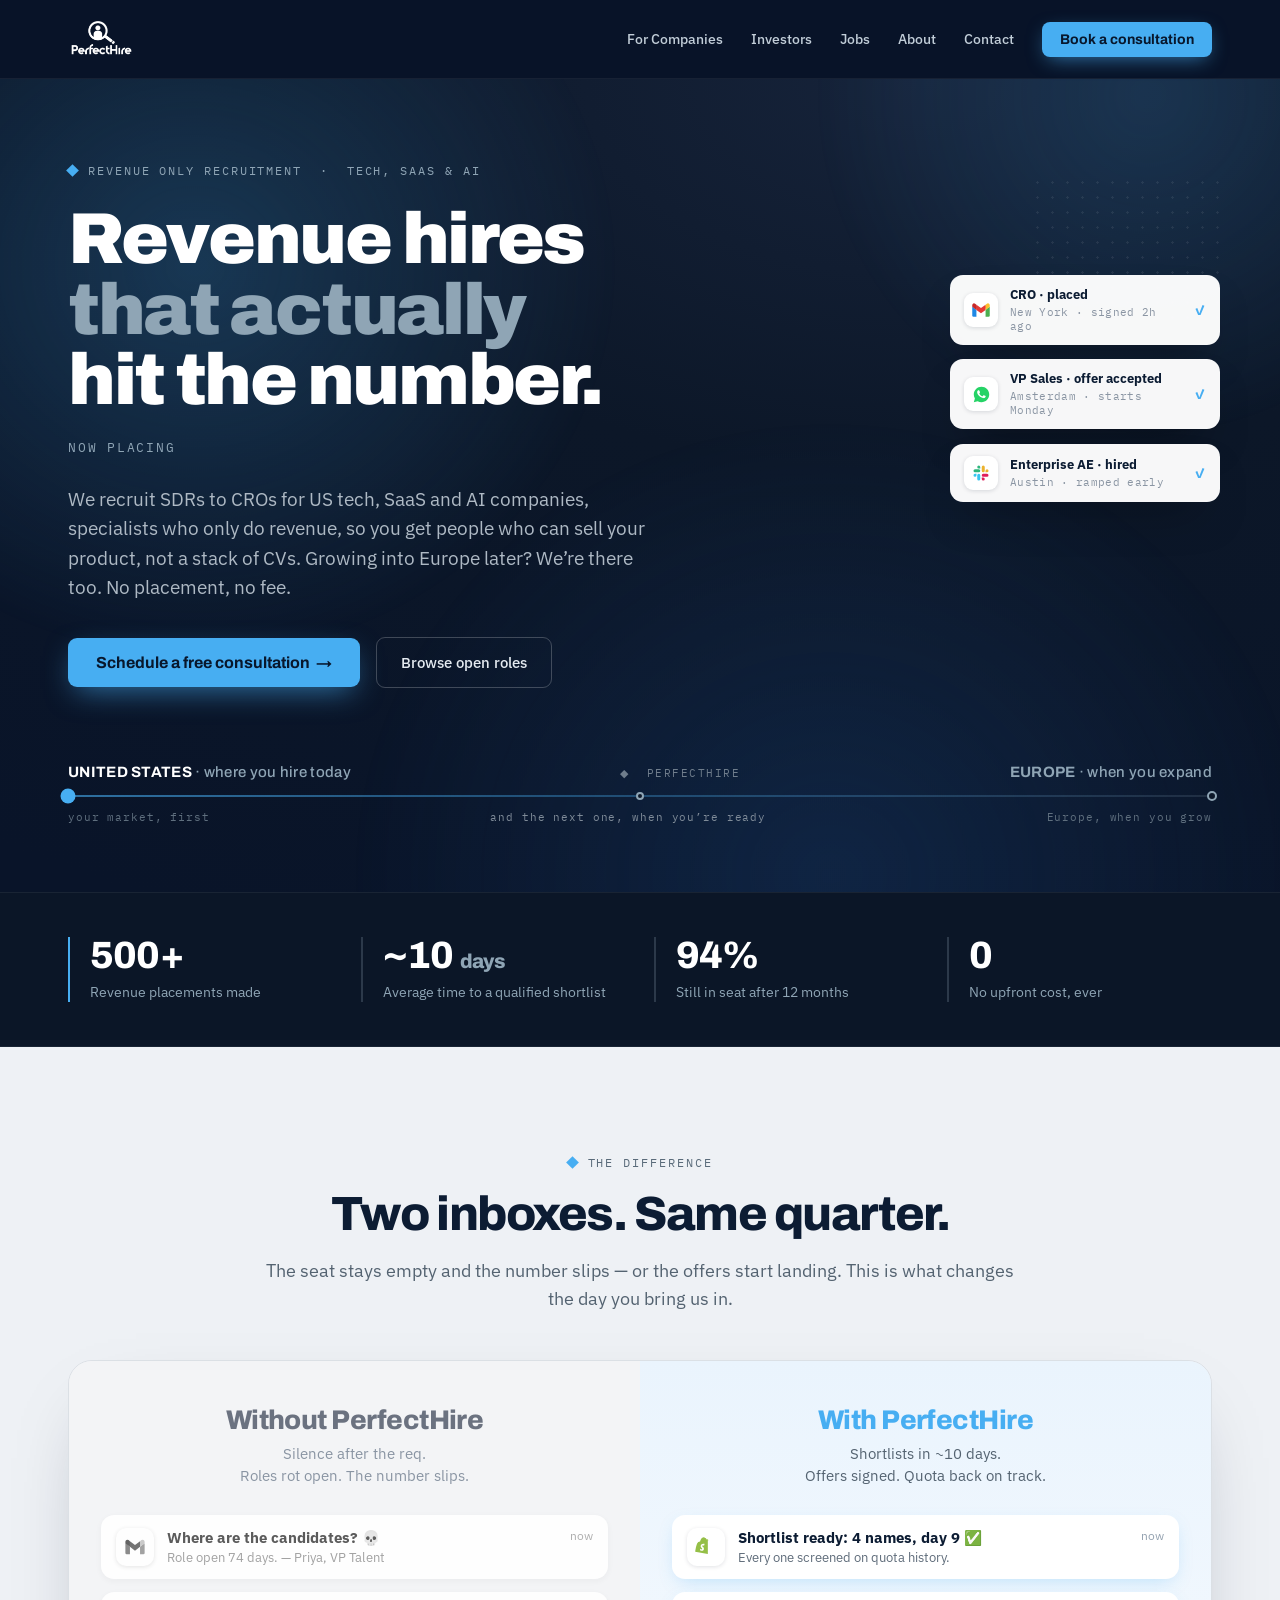
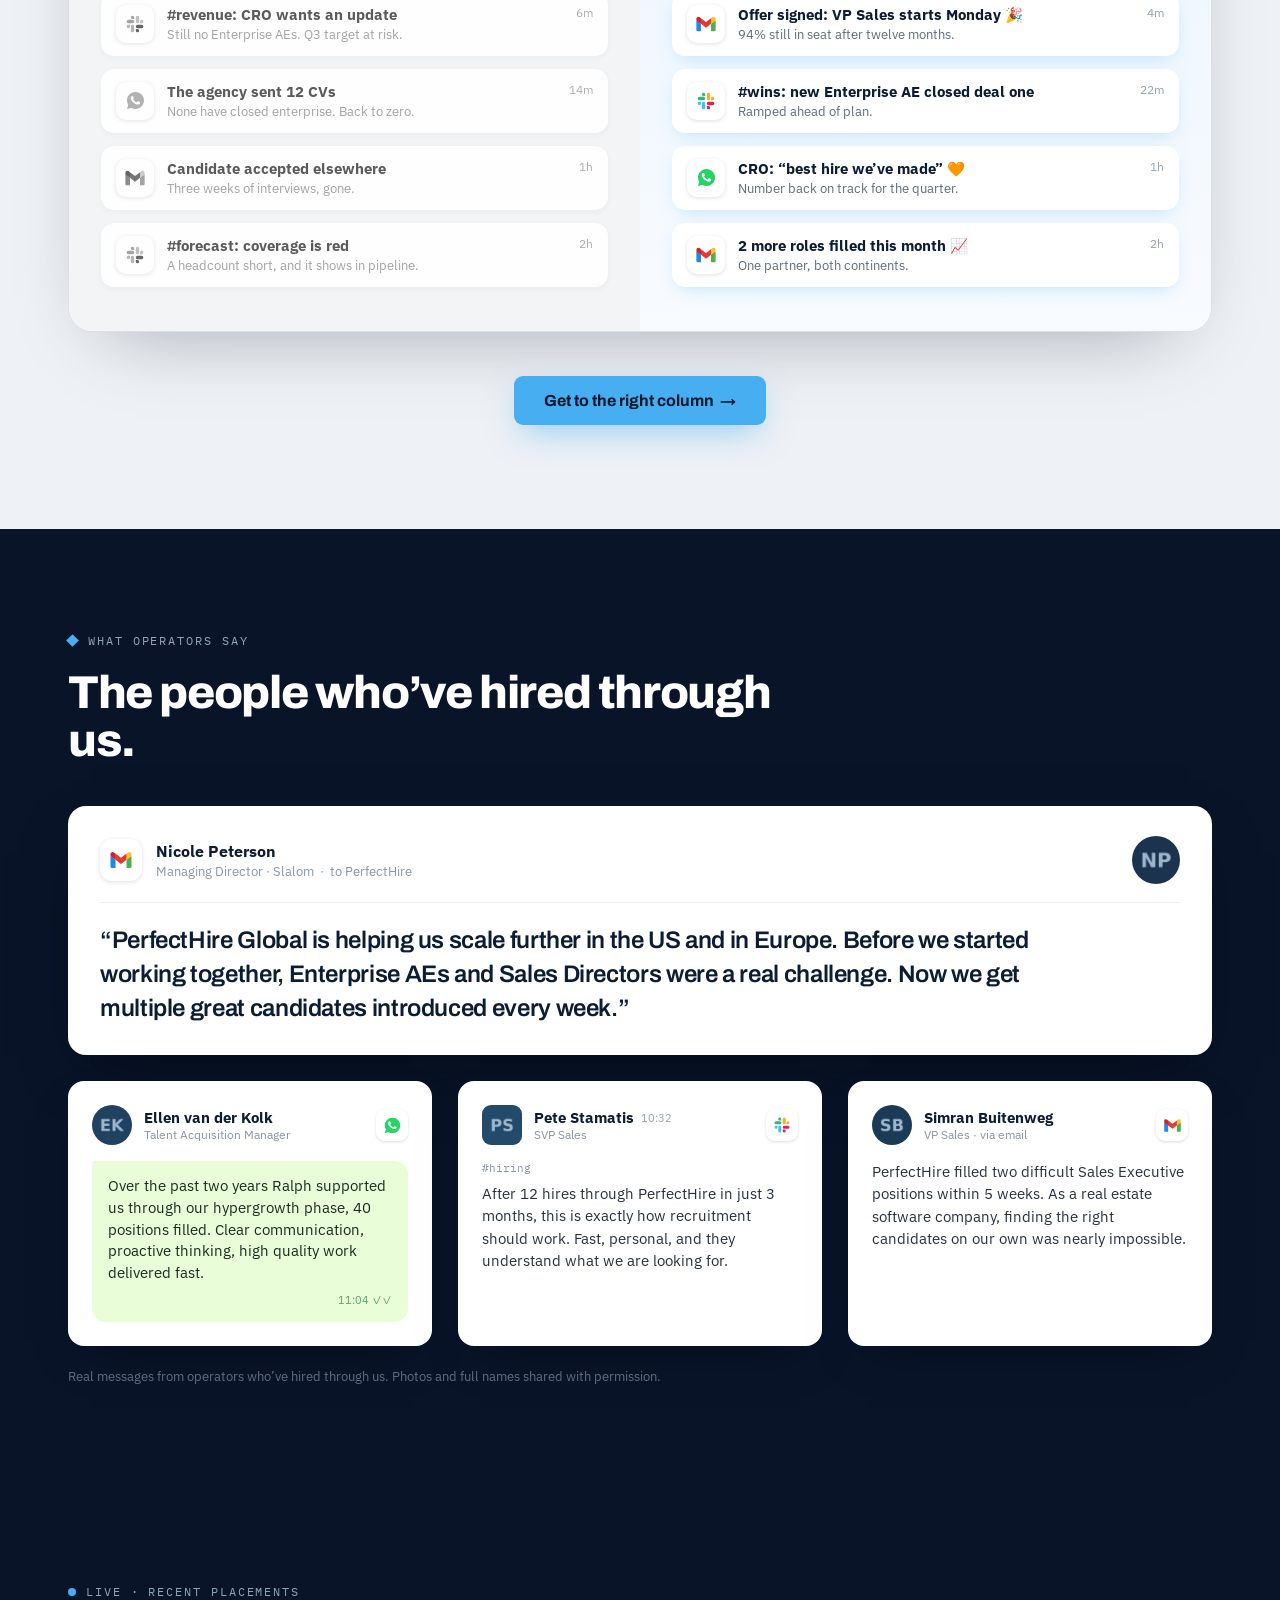
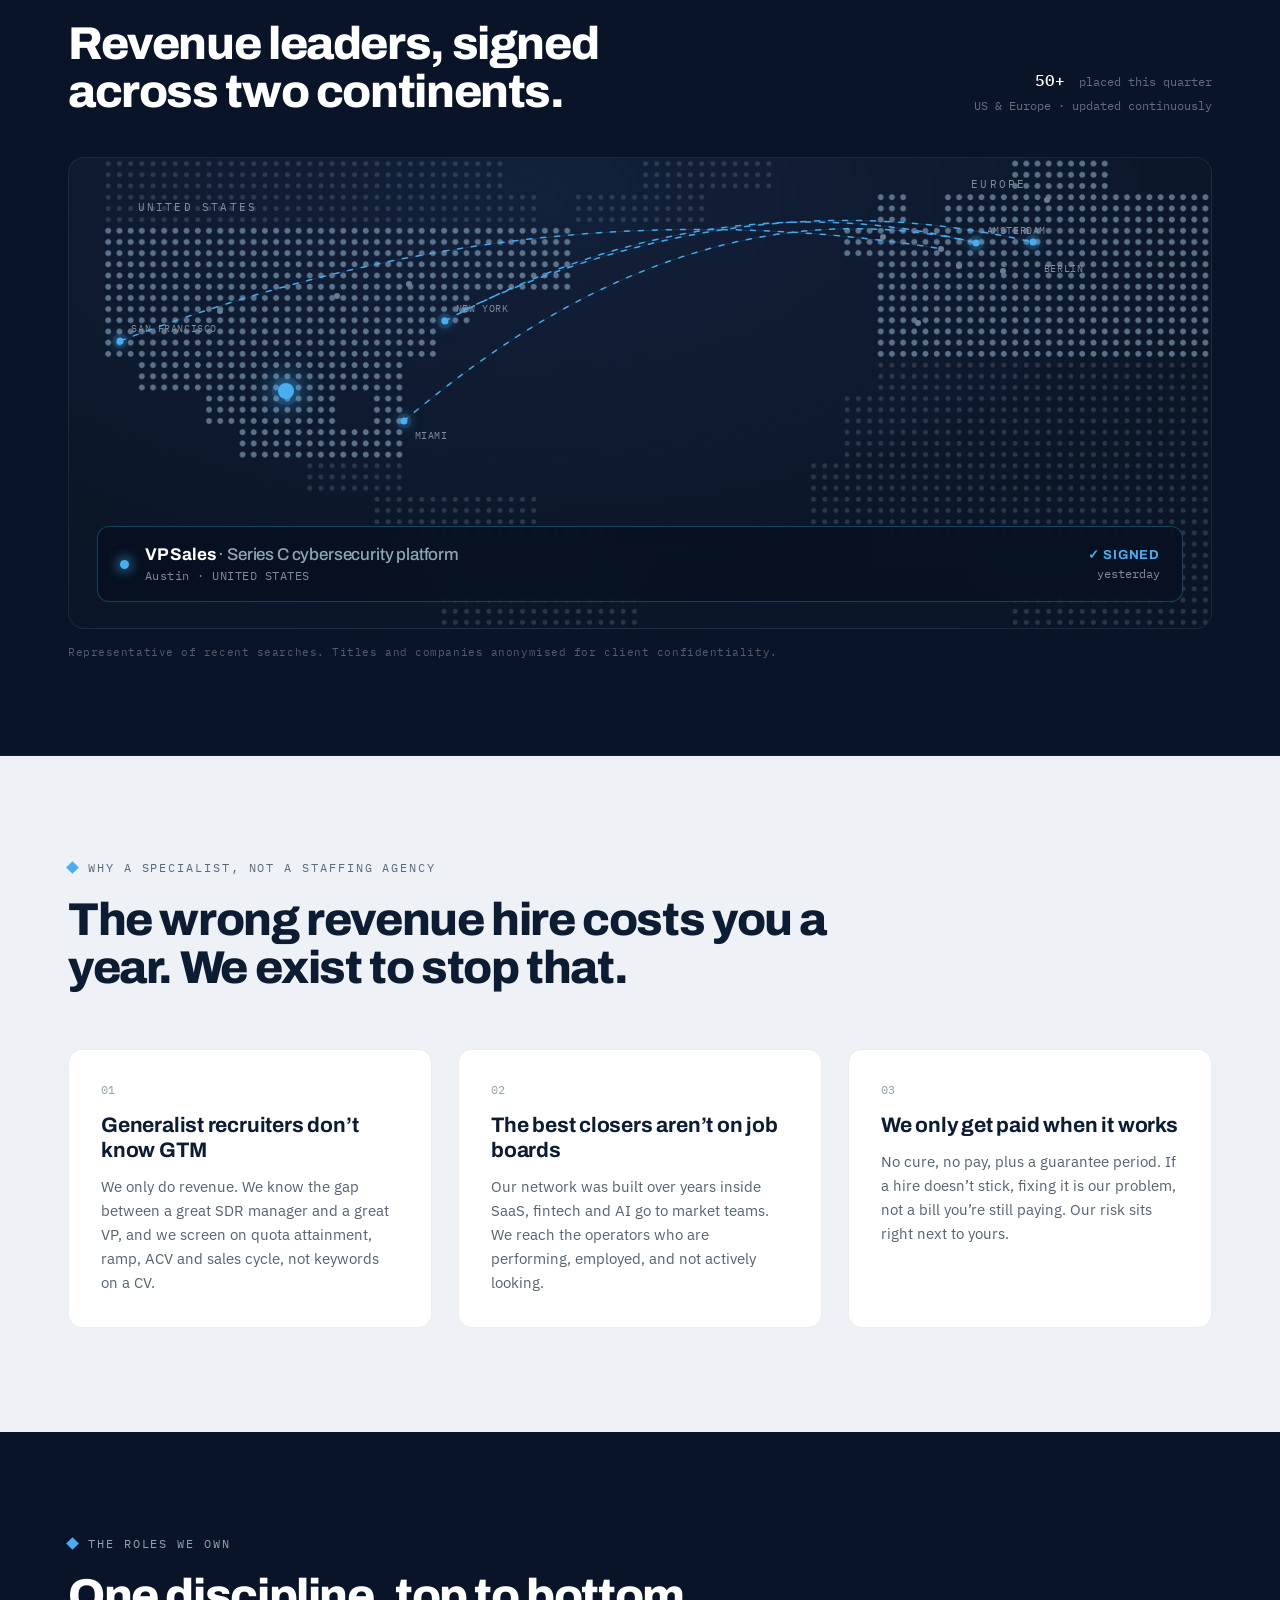
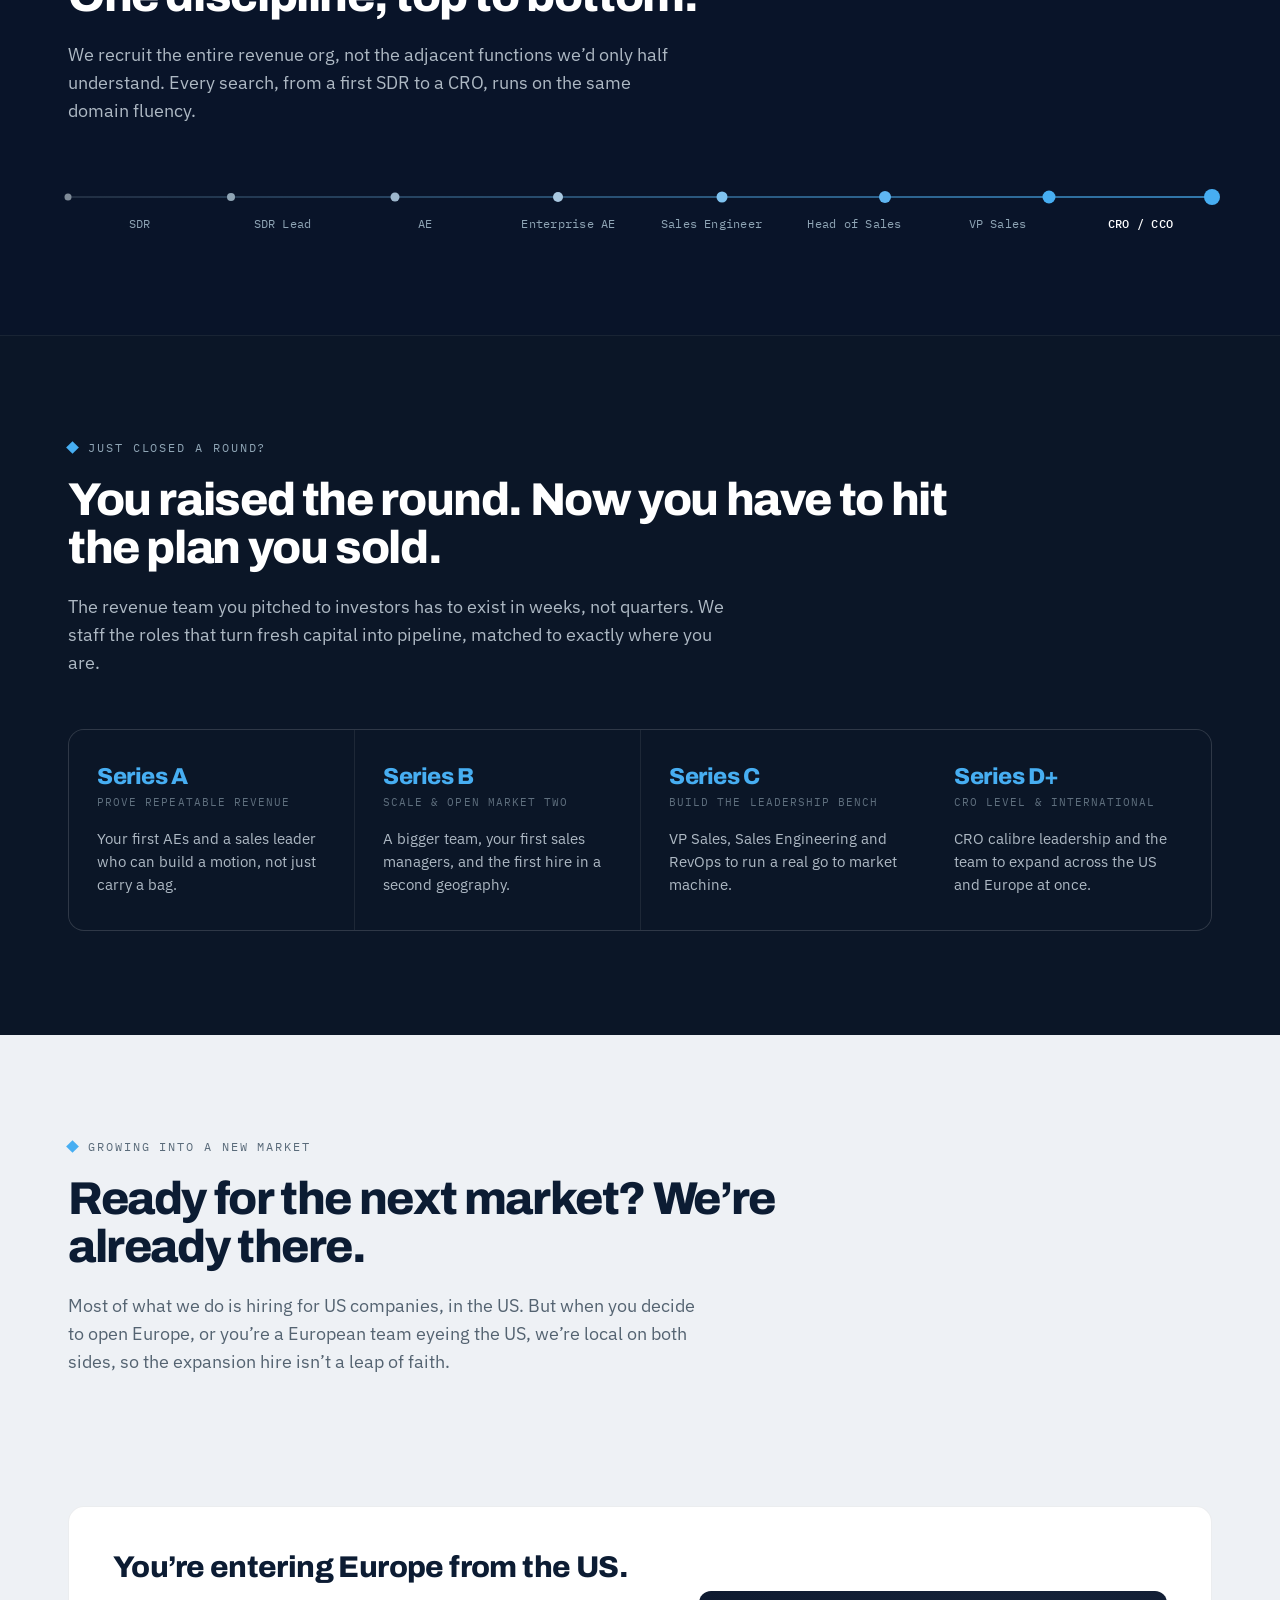
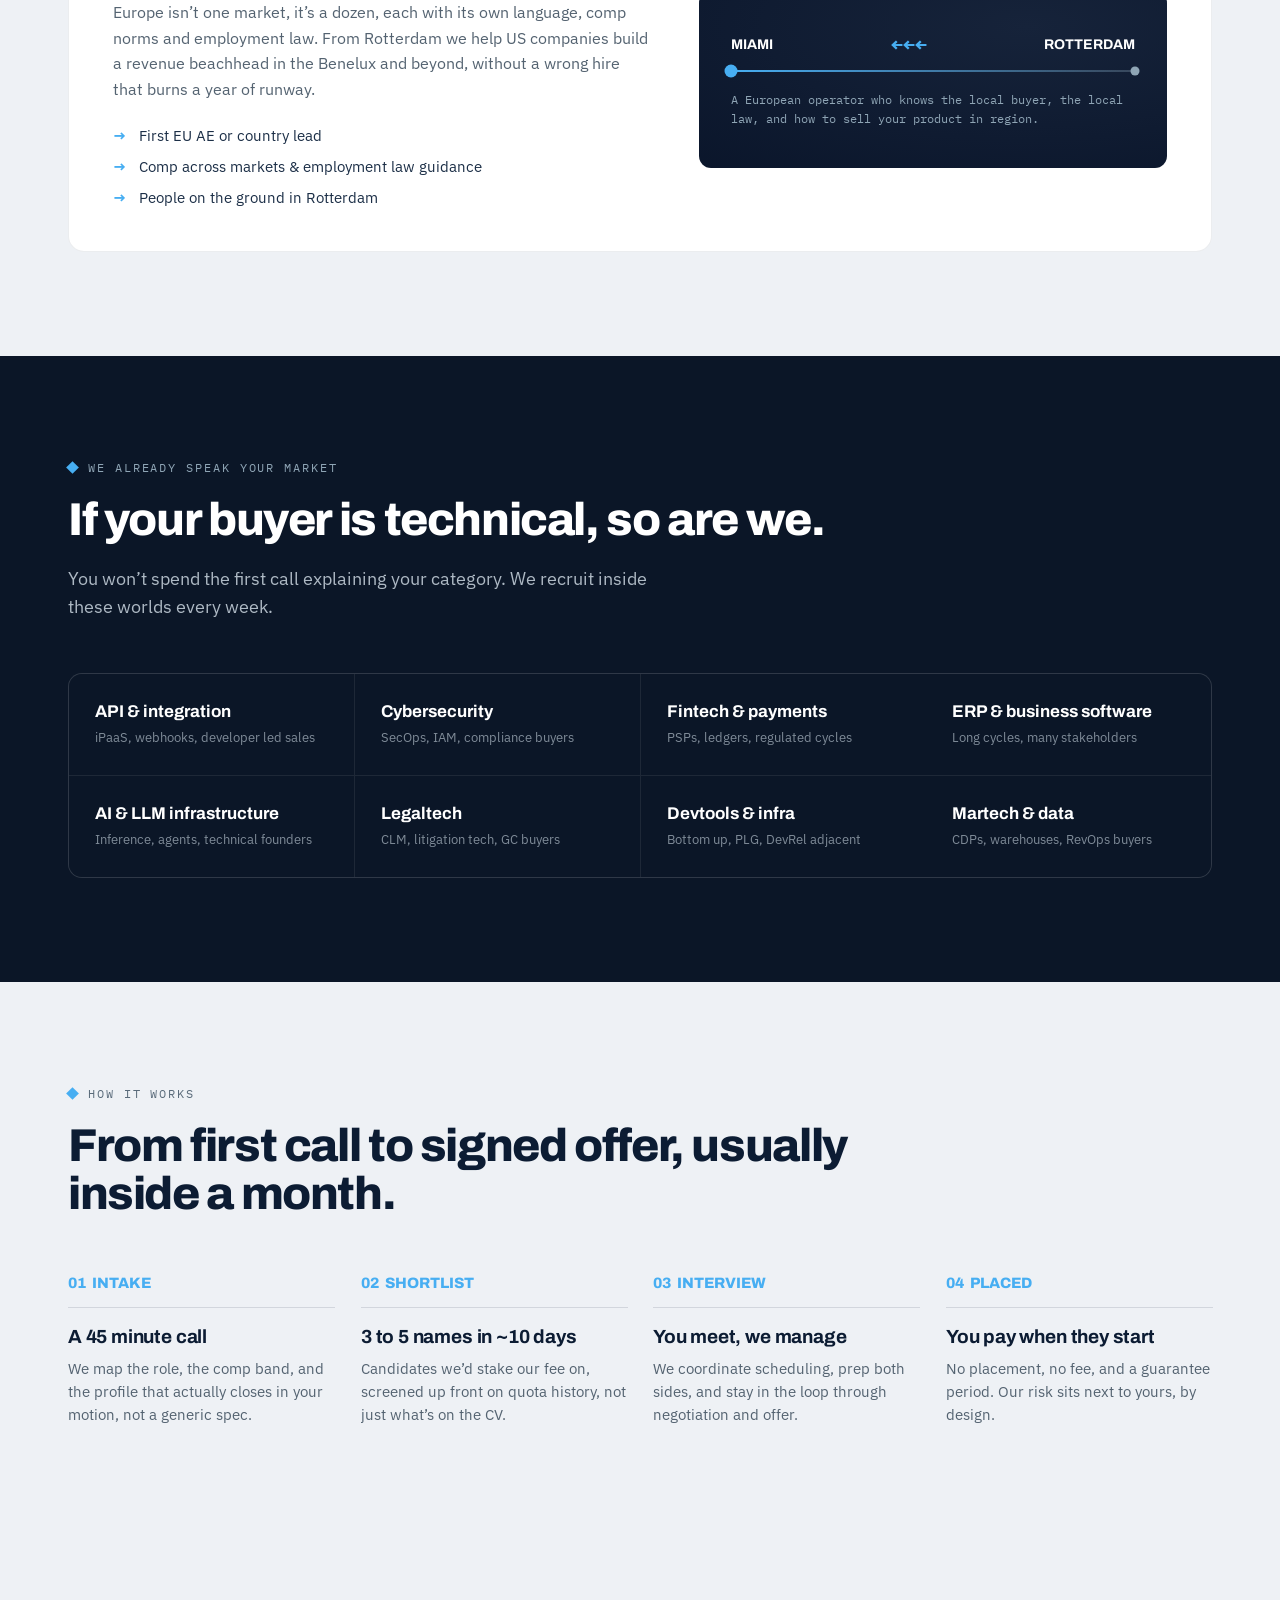
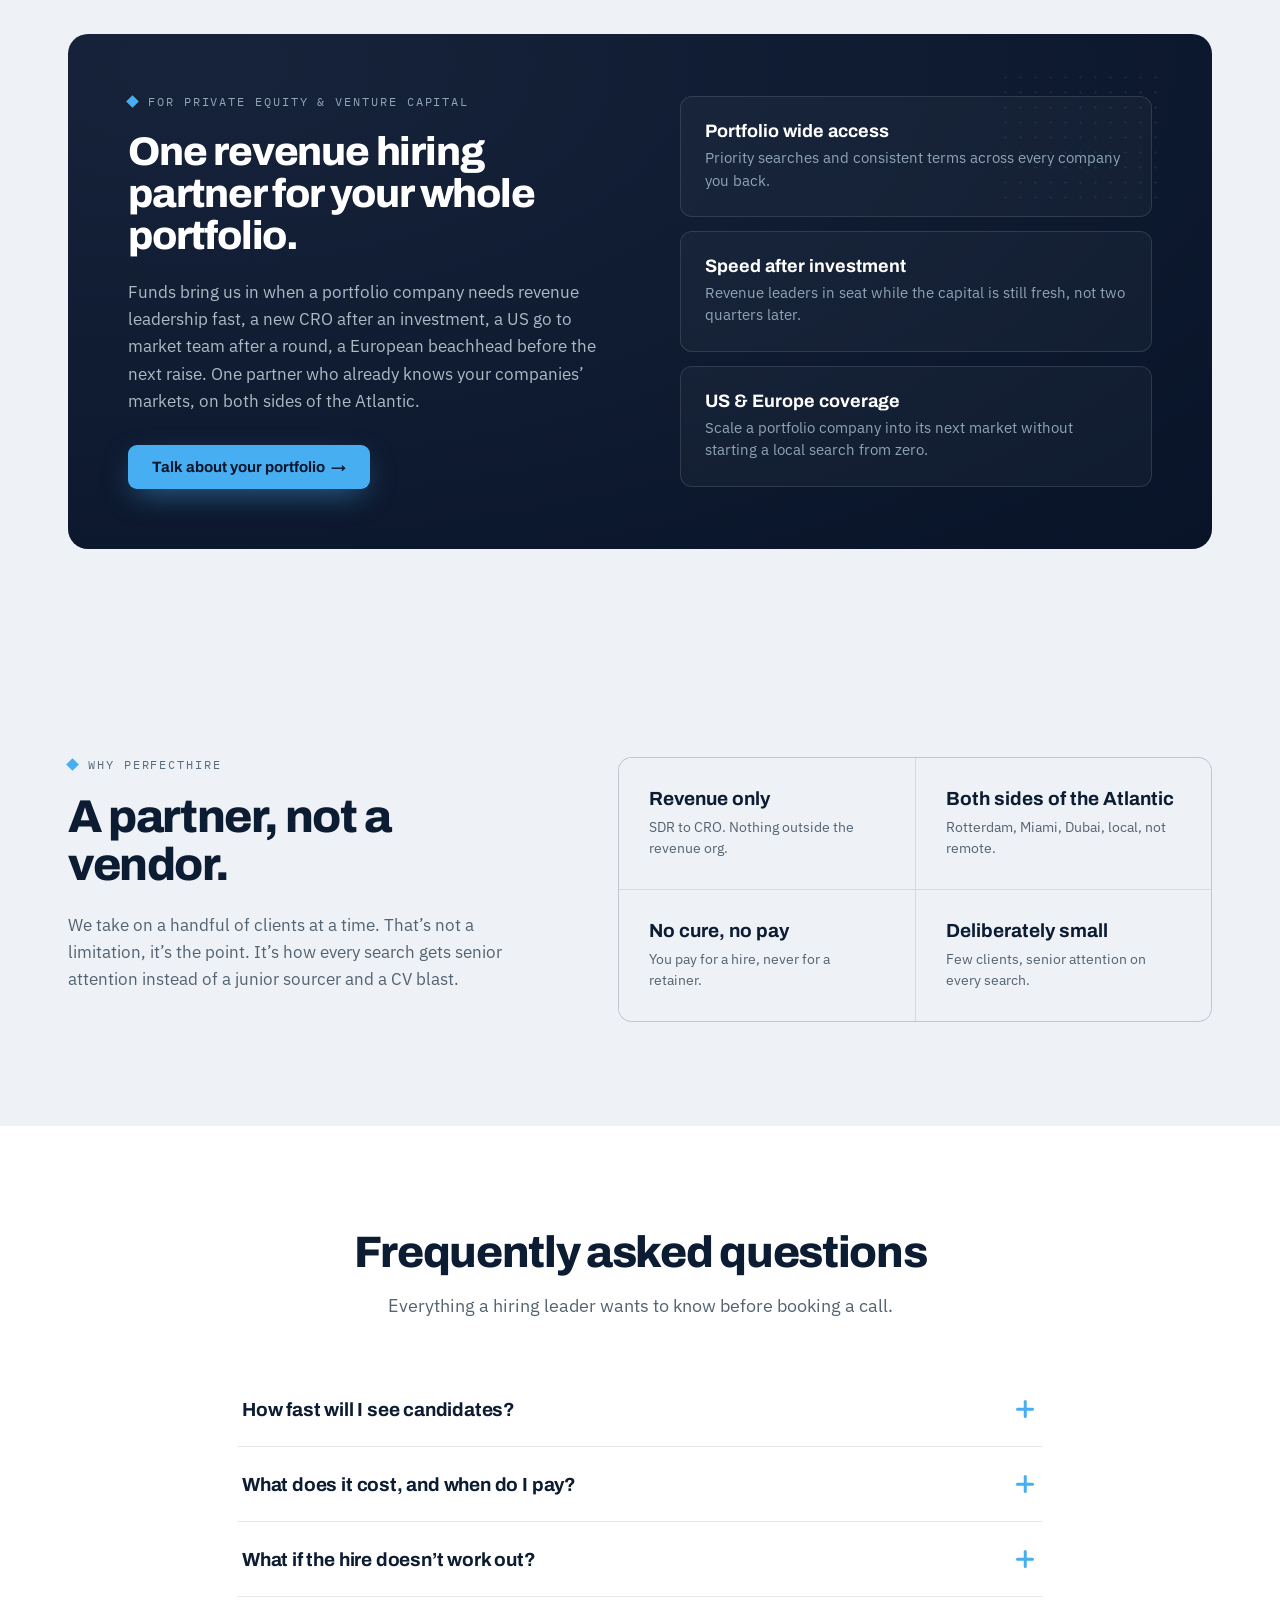
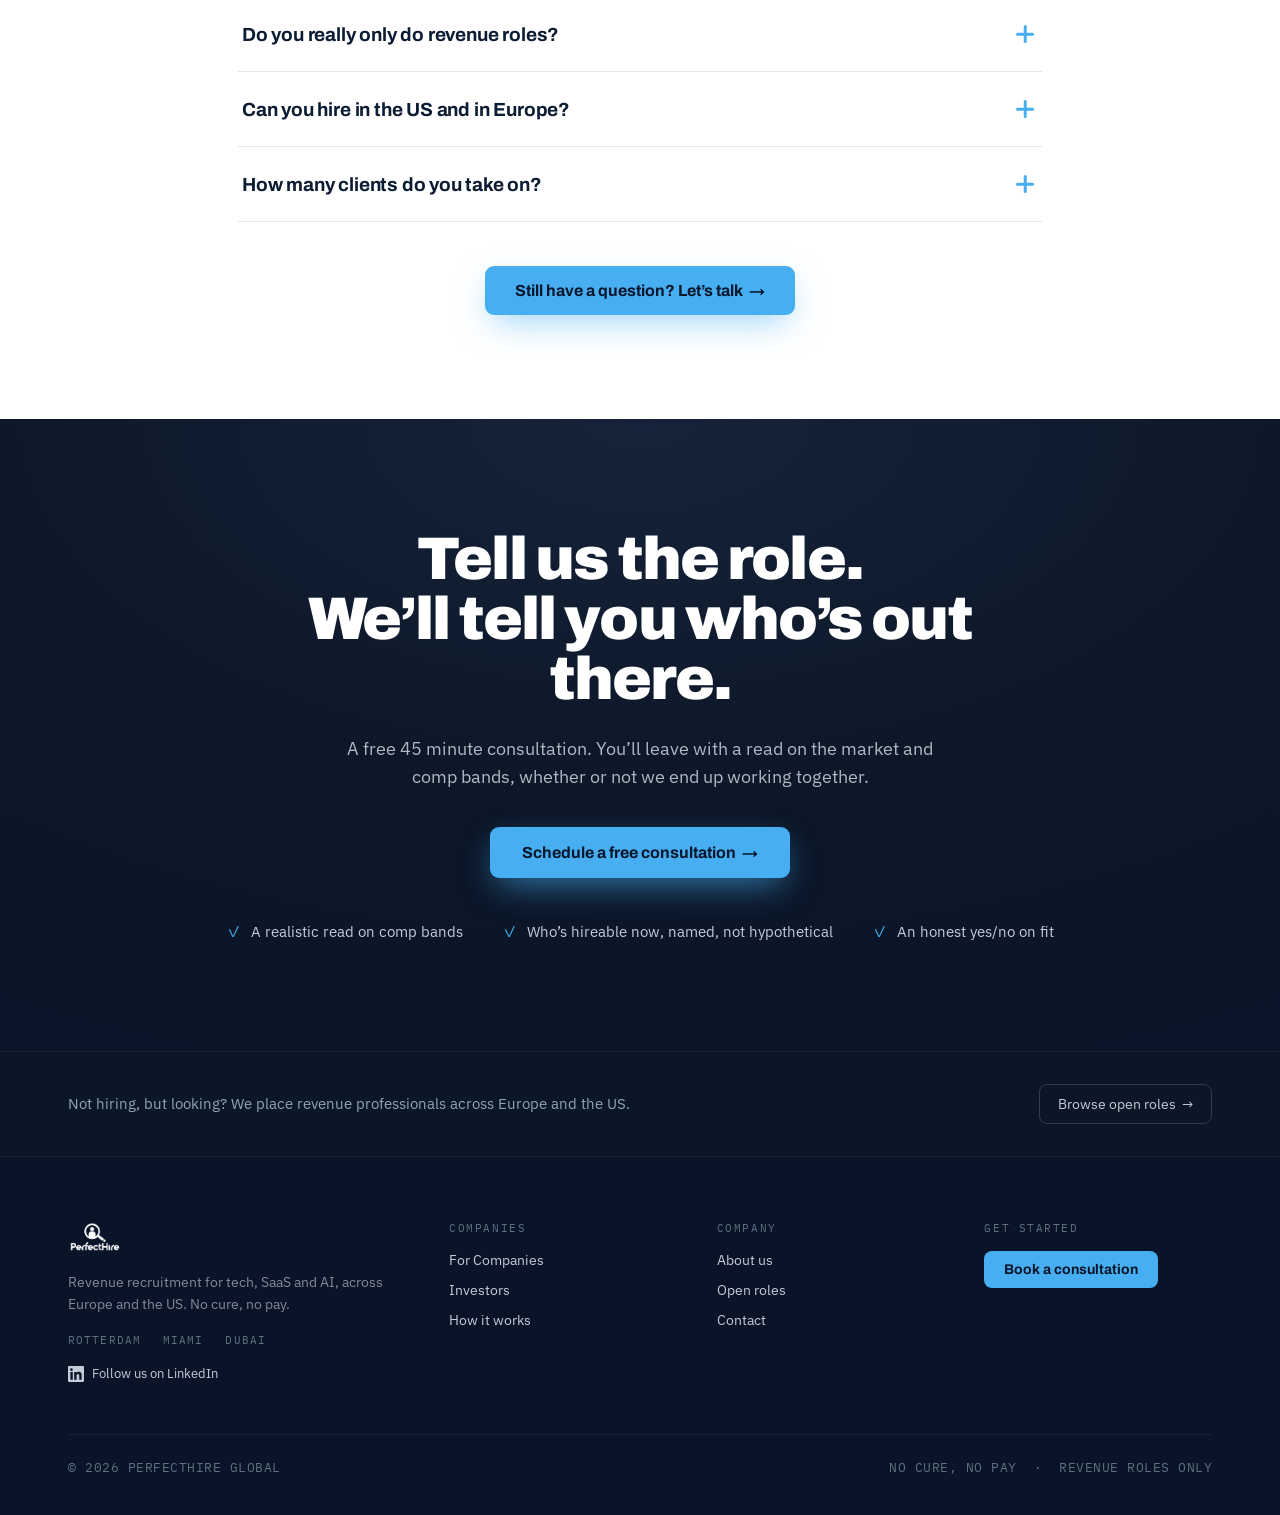
==== commit 4815e62b: "Add files via upload" ====
--- a/index.html
+++ b/index.html
@@ -22,17 +22,136 @@
 <script type="application/ld+json">
 {
   "@context": "https://schema.org",
-  "@type": "Organization",
-  "name": "PerfectHire Global",
-  "url": "https://perfecthireglobal.com/",
-  "logo": "https://perfecthireglobal.com/assets/logo-navy.png",
-  "description": "Revenue-only recruitment for tech, SaaS and AI companies across the US and Europe. No cure, no pay.",
-  "founder": { "@type": "Person", "name": "Ralph Kazen" },
-  "areaServed": ["US", "EU", "AE"],
-  "address": [
-    { "@type": "PostalAddress", "addressLocality": "Rotterdam", "addressCountry": "NL" },
-    { "@type": "PostalAddress", "addressLocality": "Miami", "addressRegion": "FL", "addressCountry": "US" },
-    { "@type": "PostalAddress", "addressLocality": "Dubai", "addressCountry": "AE" }
+  "@graph": [
+    {
+      "@type": [
+        "Organization",
+        "EmploymentAgency"
+      ],
+      "@id": "https://perfecthireglobal.com/#org",
+      "name": "PerfectHire Global",
+      "url": "https://perfecthireglobal.com/",
+      "logo": "https://perfecthireglobal.com/assets/logo-navy.png",
+      "image": "https://perfecthireglobal.com/assets/brand-social.png",
+      "description": "Revenue-only recruitment for tech, SaaS and AI companies across the US and Europe. We place SDRs to CROs. No cure, no pay.",
+      "slogan": "Revenue hires that actually hit the number.",
+      "email": "info@perfecthireglobal.com",
+      "knowsAbout": [
+        "SaaS sales recruitment",
+        "Revenue recruitment",
+        "Enterprise Account Executive hiring",
+        "Chief Revenue Officer search",
+        "VP Sales recruitment",
+        "Tech sales headhunting",
+        "Go-to-market hiring"
+      ],
+      "founder": {
+        "@type": "Person",
+        "name": "Ralph Kazen",
+        "url": "https://www.linkedin.com/in/ralphkazen/"
+      },
+      "sameAs": [
+        "https://www.linkedin.com/company/perfecthire-1/",
+        "https://www.linkedin.com/in/ralphkazen/"
+      ],
+      "areaServed": [
+        {
+          "@type": "Country",
+          "name": "United States"
+        },
+        {
+          "@type": "Country",
+          "name": "Netherlands"
+        },
+        {
+          "@type": "Country",
+          "name": "United Arab Emirates"
+        },
+        "Europe"
+      ],
+      "address": [
+        {
+          "@type": "PostalAddress",
+          "addressLocality": "Rotterdam",
+          "addressCountry": "NL"
+        },
+        {
+          "@type": "PostalAddress",
+          "addressLocality": "Miami",
+          "addressRegion": "FL",
+          "addressCountry": "US"
+        },
+        {
+          "@type": "PostalAddress",
+          "addressLocality": "Dubai",
+          "addressCountry": "AE"
+        }
+      ]
+    },
+    {
+      "@type": "WebSite",
+      "@id": "https://perfecthireglobal.com/#website",
+      "url": "https://perfecthireglobal.com/",
+      "name": "PerfectHire Global",
+      "publisher": {
+        "@id": "https://perfecthireglobal.com/#org"
+      },
+      "inLanguage": "en"
+    },
+    {
+      "@type": "FAQPage",
+      "@id": "https://perfecthireglobal.com/#faq",
+      "mainEntity": [
+        {
+          "@type": "Question",
+          "name": "How fast will I see candidates?",
+          "acceptedAnswer": {
+            "@type": "Answer",
+            "text": "A first shortlist of 3 to 5 names typically lands in about ten working days. Most searches go from intake call to signed offer inside a month."
+          }
+        },
+        {
+          "@type": "Question",
+          "name": "What does it cost, and when do I pay?",
+          "acceptedAnswer": {
+            "@type": "Answer",
+            "text": "A percentage of first year on target earnings, invoiced only when your hire actually starts. No retainer, no upfront fee, no invoice for effort. We walk you through the exact number on the first call."
+          }
+        },
+        {
+          "@type": "Question",
+          "name": "What if the hire doesn't work out?",
+          "acceptedAnswer": {
+            "@type": "Answer",
+            "text": "Every placement carries a guarantee period. If someone leaves or is let go inside that window, we run the search again at no additional fee. Our risk sits right next to yours."
+          }
+        },
+        {
+          "@type": "Question",
+          "name": "Do you really only do revenue roles?",
+          "acceptedAnswer": {
+            "@type": "Answer",
+            "text": "Yes. SDR through CRO, and nothing outside the revenue org. That focus is why we screen on quota attainment, ramp, ACV and sales cycle instead of keywords, and why our shortlists are short."
+          }
+        },
+        {
+          "@type": "Question",
+          "name": "Can you hire in the US and in Europe?",
+          "acceptedAnswer": {
+            "@type": "Answer",
+            "text": "Most of our work is hiring for US companies, in the US. But with people on the ground in Rotterdam, Miami and Dubai we can open a new market when you are ready to expand, without a wrong first hire that burns a year of runway."
+          }
+        },
+        {
+          "@type": "Question",
+          "name": "How many clients do you take on?",
+          "acceptedAnswer": {
+            "@type": "Answer",
+            "text": "Deliberately few at a time. It is the only way every search gets senior attention instead of a junior sourcer and a CV blast. When a spot opens, it tends to go quickly."
+          }
+        }
+      ]
+    }
   ]
 }
 </script>
@@ -42,7 +161,11 @@
 <link href="https://fonts.googleapis.com/css2?family=Archivo:wght@500;600;700;800;900&family=IBM+Plex+Sans:wght@400;500;600&family=IBM+Plex+Mono:wght@400;500&display=swap" rel="stylesheet">
 <link rel="stylesheet" href="css/styles.css">
 </head>
-<body>
+<body class="has-mcta">
+<div class="ph-mcta">
+  <a class="primary" href="https://calendly.com/perfecthire/introduction-call-perfecthireglobal" target="_blank" rel="noopener">Book a free call &rarr;</a>
+  <a class="ghost" href="contact.html">Contact</a>
+</div>
 
 <div style="--accent:#47AEF2;width:100%;background:#091429;color:#fff;font-family:'IBM Plex Sans',sans-serif;">
 
@@ -52,7 +175,8 @@
       <a href="index.html" style="display:flex;align-items:center;gap:10px;text-decoration:none;">
         <img src="assets/logo-white.png" alt="PerfectHire" style="height:42px;width:auto;display:block;">
       </a>
-      <div style="display:flex;gap:28px;align-items:center;font-size:14px;color:#c1cdd8;font-weight:500;">
+      <button class="ph-nav-toggle" aria-label="Open menu"><span></span><span></span><span></span></button>
+      <div class="ph-nav-links" style="display:flex;gap:28px;align-items:center;font-size:14px;color:#c1cdd8;font-weight:500;">
         <a href="for-companies.html" style="color:#c1cdd8;text-decoration:none;">For Companies</a>
         <a href="investors.html" style="color:#c1cdd8;text-decoration:none;">Investors</a>
         <a href="jobs.html" style="color:#c1cdd8;text-decoration:none;">Jobs</a>
@@ -65,7 +189,13 @@
 
   <!-- ===================== HERO ===================== -->
   <section style="position:relative;overflow:hidden;background:radial-gradient(125% 115% at 72% 0%, #16233a 0%, #0c1728 42%, #091429 100%);padding:84px 0 68px;">
+    <div class="hero-aurora"></div>
     <div style="position:absolute;top:96px;right:calc(50% - 620px + 40px);width:190px;height:150px;background-image:radial-gradient(circle, rgba(255,255,255,.14) 1.1px, transparent 1.2px);background-size:15px 15px;opacity:.5;pointer-events:none;"></div>
+    <div class="hero-cards" aria-hidden="true">
+      <div class="hero-card"><span class="ic"><svg width="20" height="20" viewBox="0 0 48 48"><path fill="#4caf50" d="M45 16.2l-5 2.75-5 4.75V40h7a3 3 0 0 0 3-3z"/><path fill="#1e88e5" d="M3 16.2l3.6 1.71L13 23.7V40H6a3 3 0 0 1-3-3z"/><path fill="#e53935" d="M35 11.2L24 19.45 13 11.2 12 17l1 6.7 11 8.25 11-8.25 1-6.7z"/><path fill="#c62828" d="M3 12.3v3.9l10 7.5V11.2L9.9 8.9A4.3 4.3 0 0 0 3 12.3z"/><path fill="#fbc02d" d="M45 12.3v3.9l-10 7.5V11.2l3.1-2.3A4.3 4.3 0 0 1 45 12.3z"/></svg></span><div style="min-width:0;"><div class="t">CRO &middot; placed</div><div class="s">New York &middot; signed 2h ago</div></div><span class="chk">&#10003;</span></div>
+      <div class="hero-card"><span class="ic"><svg width="19" height="19" viewBox="0 0 32 32"><path fill="#25D366" d="M16 3C8.8 3 3 8.8 3 16c0 2.4.7 4.7 1.9 6.7L3 29l6.5-1.7c1.9 1 4.1 1.6 6.5 1.6 7.2 0 13-5.8 13-13S23.2 3 16 3z"/><path fill="#fff" d="M12.3 9.6c-.3-.6-.5-.6-.8-.6h-.7c-.2 0-.6.1-.9.4s-1.2 1.2-1.2 2.9 1.2 3.4 1.4 3.6 2.4 3.9 6 5.3c3 1.2 3.6.9 4.3.9s2.1-.9 2.4-1.7.3-1.6.2-1.7l-.7-.4c-.3-.2-2.1-1-2.4-1.1s-.6-.2-.8.2l-1.1 1.4c-.2.2-.4.2-.7.1s-1.5-.6-2.9-1.8c-1.1-1-1.8-2.2-2-2.5s0-.5.2-.7l.5-.6c.1-.2.2-.4.3-.6s0-.5 0-.7-.8-2-1.1-2.6z"/></svg></span><div style="min-width:0;"><div class="t">VP Sales &middot; offer accepted</div><div class="s">Amsterdam &middot; starts Monday</div></div><span class="chk">&#10003;</span></div>
+      <div class="hero-card"><span class="ic"><svg width="18" height="18" viewBox="0 0 24 24"><path fill="#36C5F0" d="M6 15a2 2 0 1 1-2-2h2zm1 0a2 2 0 0 1 4 0v5a2 2 0 1 1-4 0z"/><path fill="#2EB67D" d="M9 6a2 2 0 1 1 2-2v2zm0 1a2 2 0 0 1 0 4H4a2 2 0 1 1 0-4z"/><path fill="#ECB22E" d="M18 9a2 2 0 1 1 2 2h-2zm-1 0a2 2 0 0 1-4 0V4a2 2 0 1 1 4 0z"/><path fill="#E01E5A" d="M15 18a2 2 0 1 1-2 2v-2zm0-1a2 2 0 0 1 0-4h5a2 2 0 1 1 0 4z"/></svg></span><div style="min-width:0;"><div class="t">Enterprise AE &middot; hired</div><div class="s">Austin &middot; ramped early</div></div><span class="chk">&#10003;</span></div>
+    </div>
     <div style="max-width:1240px;margin:0 auto;padding:0 48px;position:relative;z-index:2;">
       <div style="display:flex;align-items:center;gap:11px;font-family:'IBM Plex Mono',monospace;font-size:12px;letter-spacing:.16em;color:#8fa5b5;margin-bottom:26px;">
         <span style="width:9px;height:9px;background:var(--accent,#47AEF2);display:inline-block;transform:rotate(45deg);"></span>
@@ -74,6 +204,7 @@
       <h1 style="font-family:'Archivo',sans-serif;font-weight:900;font-size:72px;line-height:.98;letter-spacing:-.032em;margin:0;max-width:960px;">
         Revenue hires<br><span style="color:#8fa5b5;">that actually</span><br>hit the number.
       </h1>
+      <div class="ph-rotator">Now placing&nbsp; <span class="ph-rotate-box"><span class="ph-rotate-word" data-words="VP Sales|Chief Revenue Officers|Enterprise AEs|Country Managers|Sales Directors|SDR &amp; BDR teams">VP Sales</span></span></div>
       <p style="font-size:19px;line-height:1.55;color:#aeb9c4;max-width:600px;margin:28px 0 0;">
         We recruit SDRs to CROs for US tech, SaaS and AI companies, specialists who only do revenue, so you get people who can sell your product, not a stack of CVs. Growing into Europe later? We&rsquo;re there too. No placement, no fee.
       </p>
@@ -107,19 +238,19 @@
   <section style="background:#0b1627;border-top:1px solid rgba(255,255,255,.06);border-bottom:1px solid rgba(255,255,255,.06);">
     <div style="max-width:1240px;margin:0 auto;padding:44px 48px;display:grid;grid-template-columns:repeat(4,1fr);gap:28px;">
       <div style="border-left:2px solid var(--accent,#47AEF2);padding-left:20px;">
-        <div style="font-family:'Archivo',sans-serif;font-weight:800;font-size:38px;line-height:1;letter-spacing:-.02em;">500+</div>
+        <div style="font-family:'Archivo',sans-serif;font-weight:800;font-size:38px;line-height:1;letter-spacing:-.02em;"><span class="ph-count" data-to="500" data-suffix="+">500+</span></div>
         <div style="font-size:13.5px;color:#8fa5b5;margin-top:8px;line-height:1.4;">Revenue placements made</div>
       </div>
       <div style="border-left:2px solid rgba(143,165,181,.25);padding-left:20px;">
-        <div style="font-family:'Archivo',sans-serif;font-weight:800;font-size:38px;line-height:1;letter-spacing:-.02em;">~10 <span style="font-size:20px;color:#8fa5b5;">days</span></div>
+        <div style="font-family:'Archivo',sans-serif;font-weight:800;font-size:38px;line-height:1;letter-spacing:-.02em;"><span class="ph-count" data-to="10" data-prefix="~">~10</span> <span style="font-size:20px;color:#8fa5b5;">days</span></div>
         <div style="font-size:13.5px;color:#8fa5b5;margin-top:8px;line-height:1.4;">Average time to a qualified shortlist</div>
       </div>
       <div style="border-left:2px solid rgba(143,165,181,.25);padding-left:20px;">
-        <div style="font-family:'Archivo',sans-serif;font-weight:800;font-size:38px;line-height:1;letter-spacing:-.02em;">94%</div>
+        <div style="font-family:'Archivo',sans-serif;font-weight:800;font-size:38px;line-height:1;letter-spacing:-.02em;"><span class="ph-count" data-to="94" data-suffix="%">94%</span></div>
         <div style="font-size:13.5px;color:#8fa5b5;margin-top:8px;line-height:1.4;">Still in seat after 12 months</div>
       </div>
       <div style="border-left:2px solid rgba(143,165,181,.25);padding-left:20px;">
-        <div style="font-family:'Archivo',sans-serif;font-weight:800;font-size:38px;line-height:1;letter-spacing:-.02em;">0</div>
+        <div style="font-family:'Archivo',sans-serif;font-weight:800;font-size:38px;line-height:1;letter-spacing:-.02em;"><span class="ph-count" data-to="0">0</span></div>
         <div style="font-size:13.5px;color:#8fa5b5;margin-top:8px;line-height:1.4;">No upfront cost, ever</div>
       </div>
     </div>
@@ -260,24 +391,30 @@
       </div>
 
       <div style="position:relative;border:1px solid rgba(255,255,255,.08);border-radius:16px;overflow:hidden;background:radial-gradient(120% 150% at 40% 8%, #12203a 0%, #0b1627 55%, #091429 100%);">
-        <img src="assets/world-map-dots.png" alt="" style="display:block;width:100%;height:auto;opacity:.92;">
+        <img src="assets/world-map-dots.png" alt="World map of PerfectHire Global revenue placements across the US and Europe" style="display:block;width:100%;height:auto;opacity:.92;">
+        <svg class="map-arcs" viewBox="0 0 100 100" preserveAspectRatio="none" aria-hidden="true">
+          <path class="arc-base" d="M32.9 34.7 Q56.15 4 79.4 18"/><path class="arc" d="M32.9 34.7 Q56.15 4 79.4 18"/>
+          <path class="arc-base" d="M4.5 38.9 Q40.45 5.3 76.4 19.3"/><path class="arc" d="M4.5 38.9 Q40.45 5.3 76.4 19.3"/>
+          <path class="arc-base" d="M29.3 56 Q54.35 4 79.4 18"/><path class="arc" d="M29.3 56 Q54.35 4 79.4 18"/>
+          <path class="arc-base" d="M34.6 32.3 Q59.5 3.9 84.4 17.9"/><path class="arc" d="M34.6 32.3 Q59.5 3.9 84.4 17.9"/>
+        </svg>
         <div style="position:absolute;left:6%;top:9%;font-family:'IBM Plex Mono',monospace;font-size:11px;letter-spacing:.2em;color:#7c8ea0;">UNITED STATES</div>
         <div style="position:absolute;left:79%;top:4%;font-family:'IBM Plex Mono',monospace;font-size:11px;letter-spacing:.2em;color:#7c8ea0;">EUROPE</div>
 
         <!-- dim city pins (geo-positioned) -->
-        <div style="position:absolute;left:4.5%;top:38.9%;transform:translate(-50%,-50%);width:6px;height:6px;border-radius:50%;background:#6a7d90;"></div>
+        <div style="position:absolute;left:4.5%;top:38.9%;transform:translate(-50%,-50%);width:7px;height:7px;border-radius:50%;background:var(--accent,#47AEF2);box-shadow:0 0 0 4px rgba(71,174,242,.14),0 0 12px 2px rgba(71,174,242,.5);animation:phPulse 2.6s ease-in-out infinite;"></div>
         <div style="position:absolute;left:13.2%;top:32.6%;transform:translate(-50%,-50%);width:6px;height:6px;border-radius:50%;background:#6a7d90;"></div>
         <div style="position:absolute;left:23.5%;top:29.4%;transform:translate(-50%,-50%);width:6px;height:6px;border-radius:50%;background:#6a7d90;"></div>
         <div style="position:absolute;left:19%;top:49.6%;transform:translate(-50%,-50%);width:6px;height:6px;border-radius:50%;background:#6a7d90;"></div>
         <div style="position:absolute;left:29.8%;top:26.9%;transform:translate(-50%,-50%);width:6px;height:6px;border-radius:50%;background:#6a7d90;"></div>
-        <div style="position:absolute;left:32.9%;top:34.7%;transform:translate(-50%,-50%);width:6px;height:6px;border-radius:50%;background:#6a7d90;"></div>
+        <div style="position:absolute;left:32.9%;top:34.7%;transform:translate(-50%,-50%);width:7px;height:7px;border-radius:50%;background:var(--accent,#47AEF2);box-shadow:0 0 0 4px rgba(71,174,242,.14),0 0 12px 2px rgba(71,174,242,.5);animation:phPulse 2.6s ease-in-out infinite;"></div>
         <div style="position:absolute;left:34.6%;top:32.3%;transform:translate(-50%,-50%);width:6px;height:6px;border-radius:50%;background:#6a7d90;"></div>
-        <div style="position:absolute;left:29.3%;top:56%;transform:translate(-50%,-50%);width:6px;height:6px;border-radius:50%;background:#6a7d90;"></div>
+        <div style="position:absolute;left:29.3%;top:56%;transform:translate(-50%,-50%);width:7px;height:7px;border-radius:50%;background:var(--accent,#47AEF2);box-shadow:0 0 0 4px rgba(71,174,242,.14),0 0 12px 2px rgba(71,174,242,.5);animation:phPulse 2.6s ease-in-out infinite;"></div>
         <div style="position:absolute;left:71.3%;top:16.7%;transform:translate(-50%,-50%);width:6px;height:6px;border-radius:50%;background:#6a7d90;"></div>
         <div style="position:absolute;left:76.4%;top:19.3%;transform:translate(-50%,-50%);width:6px;height:6px;border-radius:50%;background:#6a7d90;"></div>
-        <div style="position:absolute;left:79.4%;top:18%;transform:translate(-50%,-50%);width:6px;height:6px;border-radius:50%;background:#6a7d90;"></div>
+        <div style="position:absolute;left:79.4%;top:18%;transform:translate(-50%,-50%);width:7px;height:7px;border-radius:50%;background:var(--accent,#47AEF2);box-shadow:0 0 0 4px rgba(71,174,242,.14),0 0 12px 2px rgba(71,174,242,.5);animation:phPulse 2.6s ease-in-out infinite;"></div>
         <div style="position:absolute;left:77.9%;top:23%;transform:translate(-50%,-50%);width:6px;height:6px;border-radius:50%;background:#6a7d90;"></div>
-        <div style="position:absolute;left:84.4%;top:17.9%;transform:translate(-50%,-50%);width:6px;height:6px;border-radius:50%;background:#6a7d90;"></div>
+        <div style="position:absolute;left:84.4%;top:17.9%;transform:translate(-50%,-50%);width:7px;height:7px;border-radius:50%;background:var(--accent,#47AEF2);box-shadow:0 0 0 4px rgba(71,174,242,.14),0 0 12px 2px rgba(71,174,242,.5);animation:phPulse 2.6s ease-in-out infinite;"></div>
         <div style="position:absolute;left:81.8%;top:24.1%;transform:translate(-50%,-50%);width:6px;height:6px;border-radius:50%;background:#6a7d90;"></div>
         <div style="position:absolute;left:74.3%;top:35.1%;transform:translate(-50%,-50%);width:6px;height:6px;border-radius:50%;background:#6a7d90;"></div>
         <div style="position:absolute;left:85.6%;top:8.9%;transform:translate(-50%,-50%);width:6px;height:6px;border-radius:50%;background:#6a7d90;"></div>
--- a/css/styles.css
+++ b/css/styles.css
@@ -1,7 +1,25 @@
 *{box-sizing:border-box}
 html{scroll-behavior:smooth}
-body{margin:0;background:#091429;font-family:'IBM Plex Sans',system-ui,sans-serif;-webkit-font-smoothing:antialiased}
+body{margin:0;background:#091429;font-family:'IBM Plex Sans',system-ui,sans-serif;-webkit-font-smoothing:antialiased;overflow-x:clip}
 a{cursor:pointer}
+img{max-width:100%}
+
+/* ===== Mobile navigation (hamburger) ===== */
+.ph-nav-toggle{display:none;background:none;border:0;cursor:pointer;padding:10px;margin:-10px -8px -10px 0;}
+.ph-nav-toggle span{display:block;width:24px;height:2px;background:#fff;margin:5px 0;border-radius:2px;}
+@media (max-width:900px){
+  .ph-nav-toggle{display:block;}
+  .ph-nav-links{
+    display:none !important;
+    position:absolute;left:0;right:0;top:100%;
+    flex-direction:column !important;align-items:stretch !important;gap:2px !important;
+    background:#0b1627;border-top:1px solid rgba(255,255,255,.06);border-bottom:1px solid rgba(255,255,255,.08);
+    padding:10px 20px 18px !important;box-shadow:0 22px 44px -20px rgba(0,0,0,.6);
+  }
+  .ph-nav-links.open{display:flex !important;}
+  .ph-nav-links a{padding:12px 2px;}
+  .ph-nav-links a[target="_blank"][rel="noopener"]{display:inline-block;text-align:center;margin-top:10px;}
+}
 
 @keyframes phPulse{
   0%,100%{box-shadow:0 0 0 4px rgba(71,174,242,.12),0 0 12px 2px rgba(71,174,242,.4)}
@@ -35,3 +53,120 @@
 .faq--dark{border-bottom-color:rgba(255,255,255,.1);}
 .faq--dark .faq-q{color:#fff;}
 .faq--dark .faq-a-inner{color:#aeb9c4;}
+
+/* ===== Responsive layout (retrofits the inline-styled sections) ===== */
+
+/* Tablet: 3 and 4 column grids drop to 2 columns */
+@media (max-width:1024px){
+  [style*="grid-template-columns:repeat(4,1fr)"],
+  [style*="grid-template-columns:1.5fr 1fr 1fr 1fr"],
+  [style*="grid-template-columns:repeat(3,1fr)"]{grid-template-columns:repeat(2,1fr) !important;}
+}
+
+/* Phone: everything stacks to a single column */
+@media (max-width:820px){
+  [style*="grid-template-columns"]{grid-template-columns:1fr !important;}
+
+  /* tighten side gutters on the section containers + nav */
+  [style*="margin:0 auto"][style*="padding:"]{padding-left:20px !important;padding-right:20px !important;}
+
+  /* scale down display headings so they never overflow */
+  [style*="font-size:72px"]{font-size:38px !important;}
+  [style*="font-size:66px"]{font-size:36px !important;}
+  [style*="font-size:64px"]{font-size:35px !important;}
+  [style*="font-size:60px"]{font-size:34px !important;}
+  [style*="font-size:56px"]{font-size:32px !important;}
+  [style*="font-size:54px"]{font-size:31px !important;}
+  [style*="font-size:52px"]{font-size:30px !important;}
+  [style*="font-size:48px"]{font-size:30px !important;}
+  [style*="font-size:46px"]{font-size:29px !important;}
+  [style*="font-size:44px"]{font-size:28px !important;}
+  [style*="font-size:40px"]{font-size:27px !important;}
+  [style*="font-size:38px"]{font-size:26px !important;}
+  [style*="font-size:36px"]{font-size:25px !important;}
+  [style*="font-size:34px"]{font-size:25px !important;}
+  [style*="font-size:30px"]{font-size:23px !important;}
+  [style*="font-size:27px"]{font-size:21px !important;}
+
+  /* smaller body copy on hero paragraphs */
+  [style*="font-size:19px"]{font-size:16.5px !important;}
+  [style*="font-size:18px"]{font-size:16px !important;}
+
+  /* the SDR->CRO role ladder labels: let them wrap instead of overflowing */
+  [style*="letter-spacing:.02em;color:#8fa5b5;text-align:center"]{flex-wrap:wrap !important;justify-content:center !important;gap:6px 14px !important;}
+  [style*="letter-spacing:.02em;color:#8fa5b5;text-align:center"] > span{flex:0 0 auto !important;}
+}
+
+/* ===== Scroll reveal (added by js/main.js; no-JS keeps everything visible) ===== */
+.reveal{opacity:0;transform:translateY(24px);transition:opacity .6s cubic-bezier(.16,.7,.3,1),transform .6s cubic-bezier(.16,.7,.3,1);will-change:opacity,transform;}
+.reveal.in{opacity:1;transform:none;}
+@media (prefers-reduced-motion: reduce){
+  .reveal{opacity:1 !important;transform:none !important;transition:none !important;}
+}
+
+/* ===== Hero motion: aurora, rotating word, floating cards, map arcs ===== */
+
+/* D. Drifting aurora glow behind the hero */
+.hero-aurora{position:absolute;inset:-25% -12%;z-index:0;pointer-events:none;
+  background:
+    radial-gradient(38% 46% at 22% 32%, rgba(71,174,242,.22), transparent 70%),
+    radial-gradient(30% 40% at 82% 18%, rgba(71,174,242,.15), transparent 70%),
+    radial-gradient(42% 52% at 62% 82%, rgba(43,110,190,.18), transparent 72%);
+  filter:blur(6px);
+  animation:heroAurora 20s ease-in-out infinite alternate;}
+@keyframes heroAurora{
+  0%{transform:translate3d(-3%,-2%,0) scale(1);}
+  50%{transform:translate3d(3%,2%,0) scale(1.08);}
+  100%{transform:translate3d(-2%,3%,0) scale(1.03);}
+}
+
+/* A. Rotating role word under the headline */
+.ph-rotator{display:inline-flex;flex-wrap:wrap;align-items:center;gap:6px 12px;margin:22px 0 0;
+  font-family:'IBM Plex Mono',monospace;font-size:12.5px;letter-spacing:.14em;color:#8fa5b5;text-transform:uppercase;}
+.ph-rotate-box{position:relative;display:inline-block;min-width:230px;height:1.55em;overflow:hidden;vertical-align:middle;}
+.ph-rotate-word{position:absolute;left:0;top:0;white-space:nowrap;
+  font-family:'Archivo',sans-serif;font-weight:800;font-size:15px;letter-spacing:.005em;color:var(--accent,#47AEF2);text-transform:none;
+  opacity:0;transform:translateY(120%);
+  transition:opacity .5s ease,transform .5s cubic-bezier(.16,.7,.3,1);}
+.ph-rotate-word.in{opacity:1;transform:translateY(0);}
+.ph-rotate-word.out{opacity:0;transform:translateY(-120%);}
+@media (max-width:520px){.ph-rotate-box{min-width:180px;} .ph-rotator{font-size:11px;}}
+
+/* E. Floating notification cards in the hero (desktop only) */
+.hero-cards{position:absolute;top:196px;right:calc(50% - 620px + 40px);width:270px;z-index:1;pointer-events:none;display:flex;flex-direction:column;gap:14px;}
+.hero-card{display:flex;align-items:center;gap:12px;background:rgba(255,255,255,.97);border-radius:13px;padding:12px 14px;
+  box-shadow:0 22px 46px -22px rgba(0,0,0,.6);color:#0c1c33;will-change:transform;animation:heroFloat 6s ease-in-out infinite;}
+.hero-card:nth-child(2){animation-delay:-2s;}
+.hero-card:nth-child(3){animation-delay:-4s;}
+@keyframes heroFloat{0%,100%{transform:translateY(0);}50%{transform:translateY(-10px);}}
+.hero-card .ic{width:34px;height:34px;border-radius:9px;background:#fff;box-shadow:0 1px 4px rgba(9,20,41,.14);display:inline-flex;align-items:center;justify-content:center;flex:none;}
+.hero-card .t{font-weight:700;font-size:13px;line-height:1.25;}
+.hero-card .s{font-size:11px;color:#8a95a3;margin-top:2px;font-family:'IBM Plex Mono',monospace;letter-spacing:.03em;}
+.hero-card .chk{margin-left:auto;color:var(--accent,#47AEF2);font-weight:700;font-size:13px;flex:none;}
+@media (max-width:1180px){.hero-cards{display:none;}}
+
+/* B. Animated transatlantic arcs over the placements map */
+.map-arcs{position:absolute;inset:0;width:100%;height:100%;pointer-events:none;z-index:2;}
+.map-arcs .arc-base{fill:none;stroke:rgba(71,174,242,.16);stroke-width:1;vector-effect:non-scaling-stroke;}
+.map-arcs .arc{fill:none;stroke:rgba(71,174,242,.95);stroke-width:1.5;vector-effect:non-scaling-stroke;stroke-linecap:round;
+  stroke-dasharray:5 9;animation:arcFlow 3s linear infinite;}
+.map-arcs .arc:nth-of-type(4){animation-delay:-.6s;}
+.map-arcs .arc:nth-of-type(6){animation-delay:-1.2s;}
+.map-arcs .arc:nth-of-type(8){animation-delay:-1.8s;}
+@keyframes arcFlow{to{stroke-dashoffset:-14;}}
+
+/* Sticky mobile call-to-action bar (lead capture on phones) */
+.ph-mcta{display:none;}
+@media (max-width:820px){
+  .ph-mcta{display:flex;position:fixed;left:0;right:0;bottom:0;z-index:60;gap:10px;padding:10px 14px calc(10px + env(safe-area-inset-bottom));
+    background:rgba(9,20,41,.92);backdrop-filter:blur(12px);border-top:1px solid rgba(71,174,242,.28);}
+  .ph-mcta a{flex:1;text-align:center;font-family:'Archivo',sans-serif;font-weight:700;font-size:14.5px;padding:13px 10px;border-radius:9px;text-decoration:none;}
+  .ph-mcta .primary{background:var(--accent,#47AEF2);color:#08172c;box-shadow:0 8px 22px -8px rgba(71,174,242,.7);}
+  .ph-mcta .ghost{background:rgba(255,255,255,.06);color:#e4eaf0;border:1px solid rgba(255,255,255,.2);}
+  body.has-mcta{padding-bottom:72px;}
+}
+
+@media (prefers-reduced-motion: reduce){
+  .hero-aurora,.hero-card,.map-arcs .arc{animation:none !important;}
+  .ph-rotate-word{transition:none !important;}
+}
